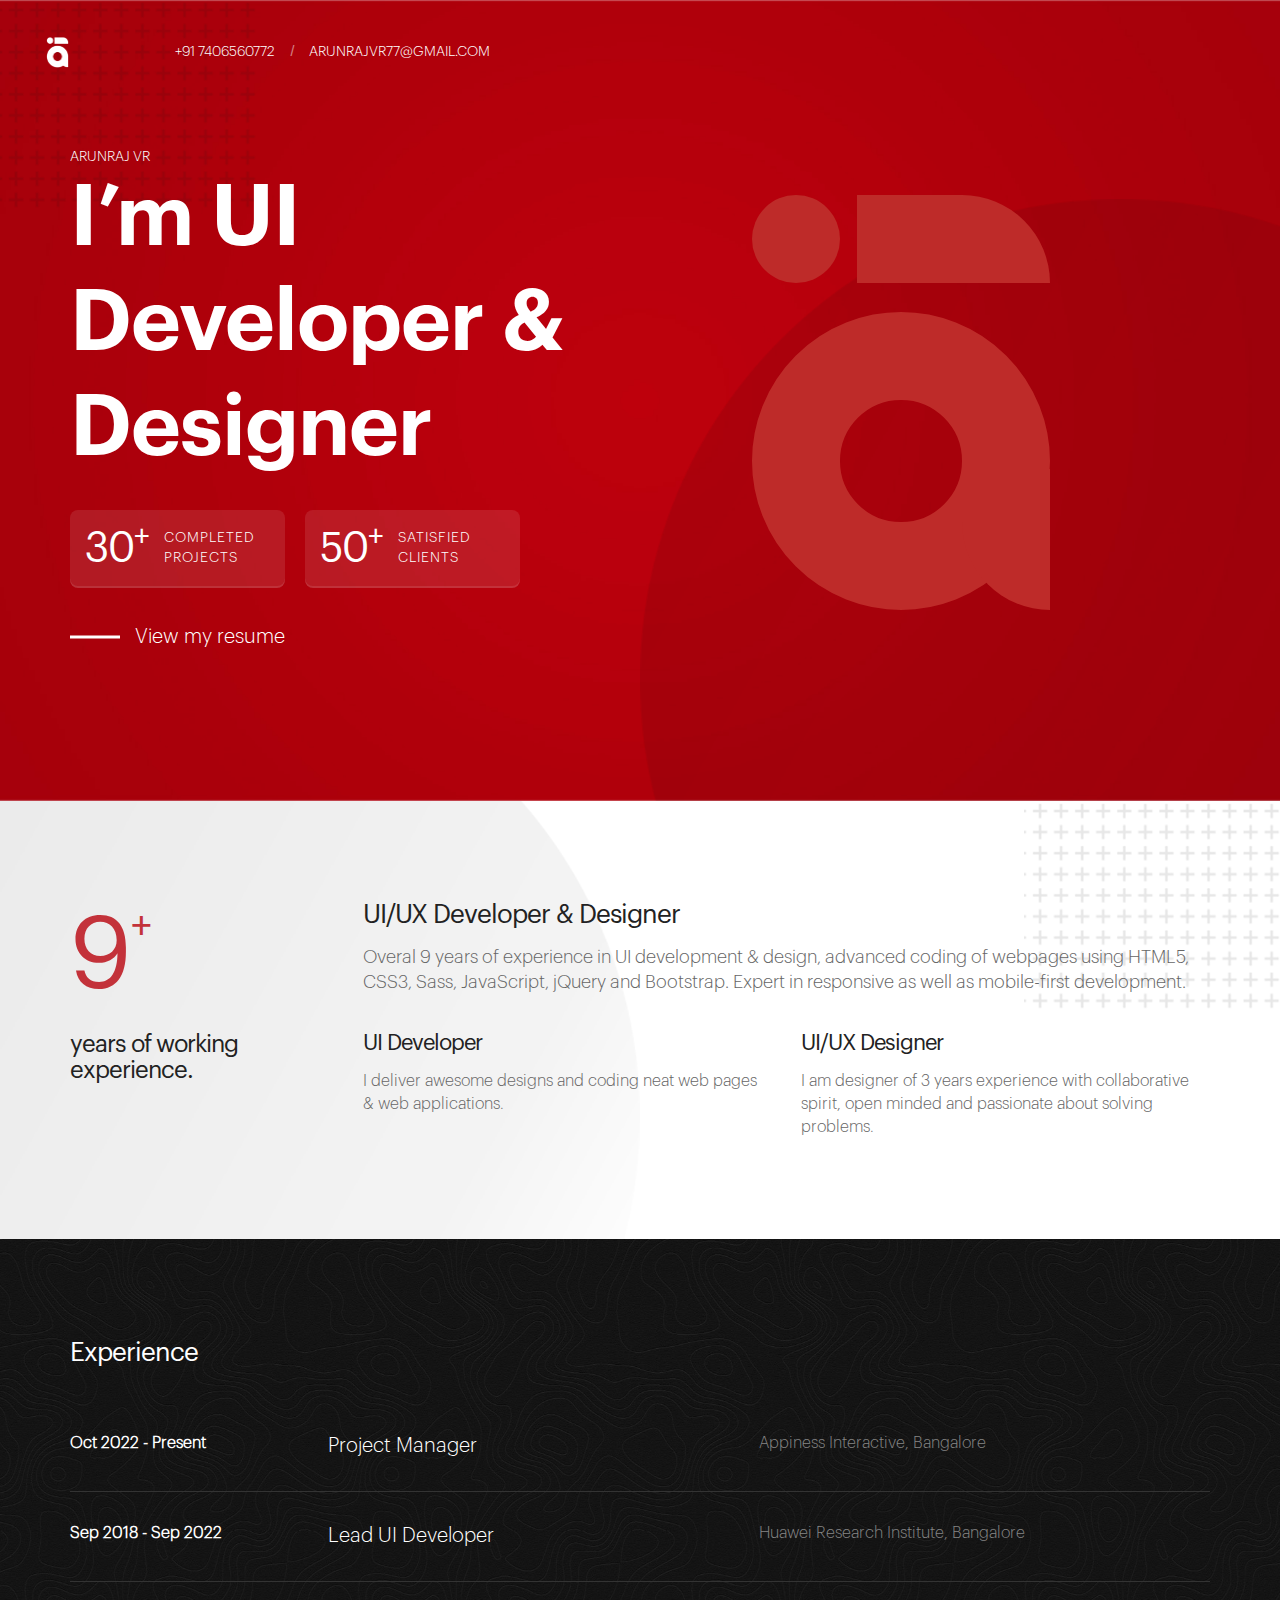
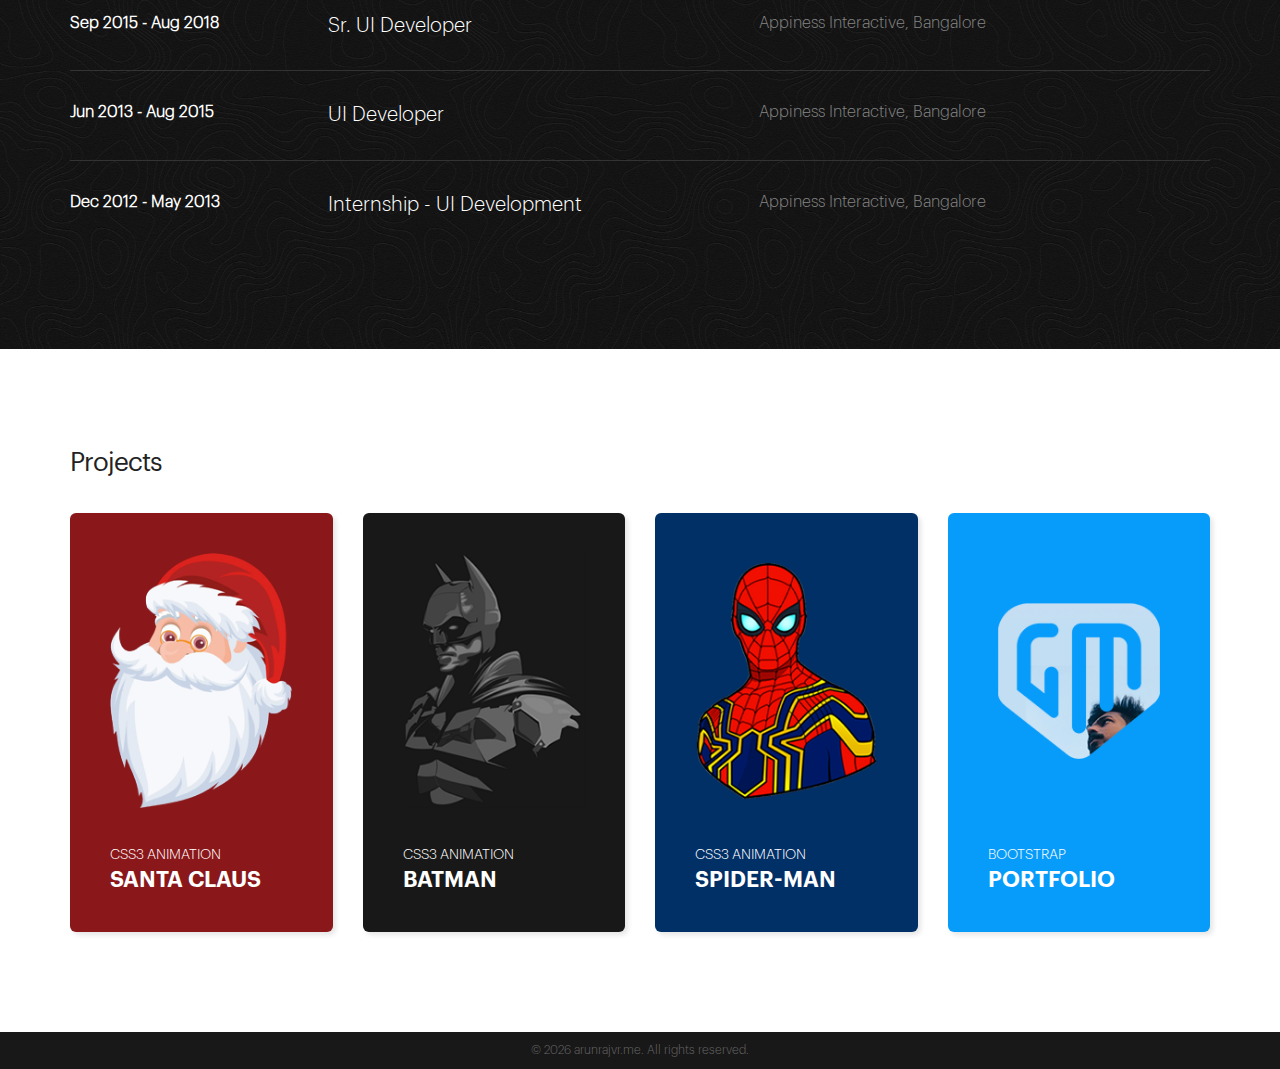
==== index.html @ 7324276c "Update index.html" ====
<!doctype html>
<html>

<head>
    <meta charset="utf-8">
    <title>i'm arunraj.</title>
    <meta name="viewport" content="width=device-width, initial-scale=1, user-scalable=no">
    <link href='css/master.css' rel='stylesheet' type='text/css'>
    <meta name="theme-color" content="#222" />
    <!-- Favicons-->
    <link rel="apple-touch-icon-precomposed" href="images/favicon.png">
    <link rel="icon" href="images/favicon.png" sizes="32x32">
</head>

<body data-anm=".anm">
    <header>
        <div class="aj-navbar">
            <div class="logo">
                <img src="images/logo-white.png" alt="">
            </div>
            <div class="aj-contact">
                <ul>
                    <li><a href="tel:+91 7406560772">+91 7406560772</a></li>
                    <li class="sep">/</li>
                    <li><a href="mailto:arunrajvr77@gmail.com">arunrajvr77@gmail.com</a></li>
                </ul>
            </div>
            <div class="aj-burger"></div>
        </div>
    </header>
    <div class="main-banner">
        <div class="pattern wow slideInLeft"></div>
        <div class="circle-pattern wow slideInRight"></div>
        <div class="container">
            <div class="row">
                <div class="col-lg-7 col-md-7 col-sm-12 col-xs-12">
                    <div class="banner-content">
                        <h5>Arunraj VR</h5>
                        <h1>I’m UI Developer & Designer</h1>
                    </div>
                    <div class="banner-project-details">
                        <div class="count-holder">
                            <span class="count">30<sup>+</sup></span>
                            <span class="count-label">Completed Projects</span>
                        </div>
                        <div class="count-holder">
                            <span class="count">50<sup>+</sup></span>
                            <span class="count-label">Satisfied Clients</span>
                        </div>
                    </div>
                    <div class="download-resume">
                        <a class="transition-fast" target="_blank" href="./images/Arunraj_UI-Developer.pdf">View my resume</a>
                    </div>
                </div>
                <div class="col-lg-5 col-md-5 col-sm-12 col-xs-12">
                    <div class="a-logo-holder anm" data-speed-x="-1" data-speed-y="1" data-speed-scale="1" data-speed-rotate="5">
                        <div class="j">
                          <div class="j-line"></div>
                          <div class="dot"></div>
                        </div>
                        <div class="a">
                          <div class="circle"></div>
                          <div class="a-line"></div>
                        </div>
                      </div>
                </div>
            </div>
        </div>
    </div>
    <section class="common-section bg-white">
        <div class="pattern wow slideInRight right"></div>
        <div class="circle-pattern wow slideInLeft left"></div>
        <div class="container">
            <div class="row">
                <div class="col-lg-3 col-md-3 col-sm-12 col-xs-12">
                    <div class="aj-experiance-holder">
                        <h3><span class="years-count">9<sup>+</sup></span> years of working experience.</h3>
                    </div>
                </div>
                <div class="col-lg-9 col-md-9 col-sm-12 col-xs-12">
                    <div class="aj-experiance-details">
                        <div class="content-holder">
                            <div class="section-title">
                                <h2>UI/UX Developer & Designer</h2>
                                <p>Overal 9 years of experience in UI development & design, advanced coding of webpages
                                    using HTML5, CSS3, Sass, JavaScript, jQuery and Bootstrap. Expert in responsive as
                                    well as mobile-first development.</p>
                            </div>
                            <div class="row">
                                <div class="col-lg-6 col-md-6 col-sm-12 col-xs-12 hidden-sm hidden-xs">
                                    <div class="sub-section">
                                        <div class="title">
                                            <h3>UI Developer</h3>
                                            <p>I deliver awesome designs and coding neat web pages & web applications.</p>
                                        </div>
                                    </div>
                                </div>
                                <div class="col-lg-6 col-md-6 col-sm-12 col-xs-12 hidden-sm hidden-xs">
                                    <div class="sub-section">
                                        <div class="title">
                                            <h3>UI/UX Designer</h3>
                                            <p>I am designer of 3 years experience with collaborative spirit, open
                                                minded and passionate about solving problems.</p>
                                        </div>
                                    </div>
                                </div>
                            </div>
                        </div>
                    </div>
                </div>
            </div>
        </div>
    </section>
    <section class="common-section bg-black">
        <div class="container">
            <div class="content-holder">
                <div class="section-title">
                    <h2>Experience</h2>
                </div>
                <div class="experience-table-holder">
                    <table class="table">
                        <tbody>
                            <tr>
                                <th class="year">Oct 2022 - Present</th>
                                <td class="role">Project Manager</td>
                                <td class="company">Appiness Interactive, Bangalore</td>
                            </tr>
                            <tr>
                                <th class="year">Sep 2018 - Sep 2022</th>
                                <td class="role">Lead UI Developer</td>
                                <td class="company">Huawei Research Institute, Bangalore</td>
                            </tr>
                            <tr>
                                <th class="year">Sep 2015 - Aug 2018</th>
                                <td class="role">Sr. UI Developer</td>
                                <td class="company">Appiness Interactive, Bangalore</td>
                            </tr>
                            <tr>
                                <th class="year">Jun 2013 - Aug 2015</th>
                                <td class="role">UI Developer</td>
                                <td class="company">Appiness Interactive, Bangalore</td>
                            </tr>
                            <tr>
                                <th class="year">Dec 2012 - May 2013</th>
                                <td class="role">Internship - UI Development</td>
                                <td class="company">Appiness Interactive, Bangalore</td>
                            </tr>
                        </tbody>
                    </table>
                </div>
            </div>
        </div>
    </section>
    <section class="common-section bg-white">
        <div class="pattern wow slideInLeft left"></div>
        <div class="circle-pattern wow slideInRight right"></div>
        <div class="container">
            <div class="aj-project-details">
                <div class="content-holder">
                    <div class="section-title">
                        <h2>Projects</h2>
                    </div>
                    <div class="row">
                        <div class="col-lg-3 col-md-3 col-sm-12 col-xs-12">
                            <a href="projects/santa/index.html" target="_blank">
                                <div class="project-card bg-dark-red transition-fast">
                                    <div class="project-image">
                                        <img src="images/santa.png" alt="">
                                    </div>
                                    <div class="content">
                                        <h6>CSS3 Animation</h6>
                                        <h3>Santa Claus</h3>
                                    </div>
                                </div>
                            </a>
                        </div>
                        <div class="col-lg-3 col-md-3 col-sm-12 col-xs-12">
                                <a href="projects/batman/index.html" target="_blank">
                            <div class="project-card bg-dark-grey transition-fast">
                                <div class="project-image">
                                    <img src="images/batman.png" alt="">
                                </div>
                                <div class="content">
                                    <h6>CSS3 Animation</h6>
                                    <h3>Batman</h3>
                                </div>
                            </div>
                                </a>
                        </div>
                        <div class="col-lg-3 col-md-3 col-sm-12 col-xs-12">
                                <a href="projects/spiderman/index.html" target="_blank">
                            <div class="project-card bg-dark-blue transition-fast">
                                <div class="project-image">
                                    <img src="images/spider-man.png" alt="">
                                </div>
                                <div class="content">
                                    <h6>CSS3 Animation</h6>
                                    <h3>Spider-Man</h3>
                                </div>
                            </div>
                                </a>
                        </div>
                        <div class="col-lg-3 col-md-3 col-sm-12 col-xs-12">
                                <a href="projects/MG/index.html" target="_blank">
                            <div class="project-card bg-indigo transition-fast">
                                <div class="project-image">
                                    <img src="images/mg.png" alt="">
                                </div>
                                <div class="content">
                                    <h6>Bootstrap</h6>
                                    <h3>Portfolio</h3>
                                </div>
                            </div>
                                </a>
                        </div>
                    </div>
                </div>
            </div>
        </div>
    </section>
    <footer>
        <div class="copyright-holder">
            <p>© <script type="text/javascript">
                document.write((new Date()).getFullYear());
            </script> arunrajvr.me. All rights reserved.</p>
        </div>
    </footer>
</body>
<script src="https://ajax.googleapis.com/ajax/libs/jquery/2.1.3/jquery.min.js"></script>
<script src="plugin/bootstrap/javascripts/bootstrap.min.js"></script>
<script src="plugin/animate/js/wow.min.js"></script>
<script>
    $(window).load(function () {
        var viewportWidth = $(window).width();
        if (viewportWidth > 767) {
            new WOW().init();
        }
    });

    !function(){"use strict";function g(){}function i(a){var b={};return b.x=a.clientX-window.innerWidth/2||0,b.y=a.clientY-window.innerHeight/2||0,b.fi=Math.atan(0===b.x?1/0:-b.y/b.x)+(b.x<0?Math.PI:-b.y<0?2*Math.PI:0),b.s=45*Math.sin(2*b.fi)/100,b.x/=100,b.y/=100,b.r=2*(Math.sqrt(Math.pow(b.x,2)+Math.pow(b.y,2))/Math.sqrt(Math.pow(window.innerWidth,2)+Math.pow(window.innerHeight,2))),b}function j(a){for(var b={},c=0;c<e.length;c++)b[e[c]]=+a.getAttribute("data-speed-"+e[c])||0;return b}function k(a,b){var c={};return c.x=a.x*b.x+"px",c.y=a.y*b.y+"px",c.scale=1+a.r*b.scale,c.opacity=1-a.r*Math.abs(b.opacity),c.rotate=100*-a.s*a.r*b.rotate+"deg",c}function l(a,c){if(b)a.style.marginLeft=c.x,a.style.marginTop=c.y;else{for(var d in f)f.hasOwnProperty(d)&&(a.style[d]=[f[d],"(",c.x+","+c.y,"translate"===f[d]?"":",0",") scale(",c.scale,") rotate(",c.rotate,")"].join(""));a.style.opacity=c.opacity,a.style.MozOpacity=c.opacity}}function m(a){if(!d){a="touchmove"===a.type?a.changedTouches[0]:a;for(var b,c,g,e=i(a),f=0;f<h.length;f++)g=h[f],b=j(g),c=k(e,b),l(g,c)}}var a=document.body.getAttribute("data-anm");if(a){var d,b=/MSIE.\d+\./gi.test(navigator.userAgent)&&+navigator.userAgent.replace(/.*MSIE.(\d+)\..*/gi,"$1")<9,c="ontouchstart"in window||"onmsgesturechange"in window?"touchmove":"mousemove",e=["x","y","scale","opacity","rotate"],f={webkitTransform:"translate3d",MozTransform:"translate3d",msTransform:"translate3d",OTransform:"translate",transform:"translate3d"},h=g.elements=document.querySelectorAll(a);g.on=function(){d=!1},g.off=function(){d=!0},g.toggle=function(){d=!d},m({}),window.addEventListener?window.addEventListener(c,m,!1):window.attachEvent("onmousemove",function(){m.call(window,window.event)}),"function"==typeof define&&define.amd?define([],function(){return g}):"undefined"!=typeof module&&module.exports?module.exports=g:this.anm=g}}.call(this);
</script>

</html>

</html>
---- css/master.css ----
@charset "UTF-8";
/* MG sass Document */
/*!
 * Bootstrap v3.3.7 (http://getbootstrap.com)
 * Copyright 2011-2016 Twitter, Inc.
 * Licensed under MIT (https://github.com/twbs/bootstrap/blob/master/LICENSE)
 */
/*! normalize.css v3.0.3 | MIT License | github.com/necolas/normalize.css */
@import url(../plugin/animate/css/animate.css);
@import url(../fonts/circular-font/stylesheet.css);
@import url(../plugin/owl-carosel/css/owl.carousel.min.css);
@import url(../plugin/owl-carosel/css/owl.theme.default.min.css);
html {
  font-family: sans-serif;
  -ms-text-size-adjust: 100%;
  -webkit-text-size-adjust: 100%; }

body {
  margin: 0; }

article,
aside,
details,
figcaption,
figure,
footer,
header,
hgroup,
main,
menu,
nav,
section,
summary {
  display: block; }

audio,
canvas,
progress,
video {
  display: inline-block;
  vertical-align: baseline; }

audio:not([controls]) {
  display: none;
  height: 0; }

[hidden],
template {
  display: none; }

a {
  background-color: transparent; }

a:active,
a:hover {
  outline: 0; }

abbr[title] {
  border-bottom: 1px dotted; }

b,
strong {
  font-weight: bold; }

dfn {
  font-style: italic; }

h1 {
  font-size: 2em;
  margin: 0.67em 0; }

mark {
  background: #ff0;
  color: #000; }

small {
  font-size: 80%; }

sub,
sup {
  font-size: 75%;
  line-height: 0;
  position: relative;
  vertical-align: baseline; }

sup {
  top: -0.5em; }

sub {
  bottom: -0.25em; }

img {
  border: 0; }

svg:not(:root) {
  overflow: hidden; }

figure {
  margin: 1em 40px; }

hr {
  box-sizing: content-box;
  height: 0; }

pre {
  overflow: auto; }

code,
kbd,
pre,
samp {
  font-family: monospace, monospace;
  font-size: 1em; }

button,
input,
optgroup,
select,
textarea {
  color: inherit;
  font: inherit;
  margin: 0; }

button {
  overflow: visible; }

button,
select {
  text-transform: none; }

button,
html input[type="button"],
input[type="reset"],
input[type="submit"] {
  -webkit-appearance: button;
  cursor: pointer; }

button[disabled],
html input[disabled] {
  cursor: default; }

button::-moz-focus-inner,
input::-moz-focus-inner {
  border: 0;
  padding: 0; }

input {
  line-height: normal; }

input[type="checkbox"],
input[type="radio"] {
  box-sizing: border-box;
  padding: 0; }

input[type="number"]::-webkit-inner-spin-button,
input[type="number"]::-webkit-outer-spin-button {
  height: auto; }

input[type="search"] {
  -webkit-appearance: textfield;
  box-sizing: content-box; }

input[type="search"]::-webkit-search-cancel-button,
input[type="search"]::-webkit-search-decoration {
  -webkit-appearance: none; }

fieldset {
  border: 1px solid #c0c0c0;
  margin: 0 2px;
  padding: 0.35em 0.625em 0.75em; }

legend {
  border: 0;
  padding: 0; }

textarea {
  overflow: auto; }

optgroup {
  font-weight: bold; }

table {
  border-collapse: collapse;
  border-spacing: 0; }

td,
th {
  padding: 0; }

/*! Source: https://github.com/h5bp/html5-boilerplate/blob/master/src/css/main.css */
@media print {
  *,
  *:before,
  *:after {
    background: transparent !important;
    color: #000 !important;
    box-shadow: none !important;
    text-shadow: none !important; }

  a,
  a:visited {
    text-decoration: underline; }

  a[href]:after {
    content: " (" attr(href) ")"; }

  abbr[title]:after {
    content: " (" attr(title) ")"; }

  a[href^="#"]:after,
  a[href^="javascript:"]:after {
    content: ""; }

  pre,
  blockquote {
    border: 1px solid #999;
    page-break-inside: avoid; }

  thead {
    display: table-header-group; }

  tr,
  img {
    page-break-inside: avoid; }

  img {
    max-width: 100% !important; }

  p,
  h2,
  h3 {
    orphans: 3;
    widows: 3; }

  h2,
  h3 {
    page-break-after: avoid; }

  .navbar {
    display: none; }

  .btn > .caret,
  .dropup > .btn > .caret {
    border-top-color: #000 !important; }

  .label {
    border: 1px solid #000; }

  .table {
    border-collapse: collapse !important; }
    .table td,
    .table th {
      background-color: #fff !important; }

  .table-bordered th,
  .table-bordered td {
    border: 1px solid #ddd !important; } }
@font-face {
  font-family: 'Glyphicons Halflings';
  src: url("../fonts/bootstrap/glyphicons-halflings-regular.eot");
  src: url("../fonts/bootstrap/glyphicons-halflings-regular.eot?#iefix") format("embedded-opentype"), url("../fonts/bootstrap/glyphicons-halflings-regular.woff2") format("woff2"), url("../fonts/bootstrap/glyphicons-halflings-regular.woff") format("woff"), url("../fonts/bootstrap/glyphicons-halflings-regular.ttf") format("truetype"), url("../fonts/bootstrap/glyphicons-halflings-regular.svg#glyphicons_halflingsregular") format("svg"); }
.glyphicon {
  position: relative;
  top: 1px;
  display: inline-block;
  font-family: 'Glyphicons Halflings';
  font-style: normal;
  font-weight: normal;
  line-height: 1;
  -webkit-font-smoothing: antialiased;
  -moz-osx-font-smoothing: grayscale; }

.glyphicon-asterisk:before {
  content: "\002a"; }

.glyphicon-plus:before {
  content: "\002b"; }

.glyphicon-euro:before,
.glyphicon-eur:before {
  content: "\20ac"; }

.glyphicon-minus:before {
  content: "\2212"; }

.glyphicon-cloud:before {
  content: "\2601"; }

.glyphicon-envelope:before {
  content: "\2709"; }

.glyphicon-pencil:before {
  content: "\270f"; }

.glyphicon-glass:before {
  content: "\e001"; }

.glyphicon-music:before {
  content: "\e002"; }

.glyphicon-search:before {
  content: "\e003"; }

.glyphicon-heart:before {
  content: "\e005"; }

.glyphicon-star:before {
  content: "\e006"; }

.glyphicon-star-empty:before {
  content: "\e007"; }

.glyphicon-user:before {
  content: "\e008"; }

.glyphicon-film:before {
  content: "\e009"; }

.glyphicon-th-large:before {
  content: "\e010"; }

.glyphicon-th:before {
  content: "\e011"; }

.glyphicon-th-list:before {
  content: "\e012"; }

.glyphicon-ok:before {
  content: "\e013"; }

.glyphicon-remove:before {
  content: "\e014"; }

.glyphicon-zoom-in:before {
  content: "\e015"; }

.glyphicon-zoom-out:before {
  content: "\e016"; }

.glyphicon-off:before {
  content: "\e017"; }

.glyphicon-signal:before {
  content: "\e018"; }

.glyphicon-cog:before {
  content: "\e019"; }

.glyphicon-trash:before {
  content: "\e020"; }

.glyphicon-home:before {
  content: "\e021"; }

.glyphicon-file:before {
  content: "\e022"; }

.glyphicon-time:before {
  content: "\e023"; }

.glyphicon-road:before {
  content: "\e024"; }

.glyphicon-download-alt:before {
  content: "\e025"; }

.glyphicon-download:before {
  content: "\e026"; }

.glyphicon-upload:before {
  content: "\e027"; }

.glyphicon-inbox:before {
  content: "\e028"; }

.glyphicon-play-circle:before {
  content: "\e029"; }

.glyphicon-repeat:before {
  content: "\e030"; }

.glyphicon-refresh:before {
  content: "\e031"; }

.glyphicon-list-alt:before {
  content: "\e032"; }

.glyphicon-lock:before {
  content: "\e033"; }

.glyphicon-flag:before {
  content: "\e034"; }

.glyphicon-headphones:before {
  content: "\e035"; }

.glyphicon-volume-off:before {
  content: "\e036"; }

.glyphicon-volume-down:before {
  content: "\e037"; }

.glyphicon-volume-up:before {
  content: "\e038"; }

.glyphicon-qrcode:before {
  content: "\e039"; }

.glyphicon-barcode:before {
  content: "\e040"; }

.glyphicon-tag:before {
  content: "\e041"; }

.glyphicon-tags:before {
  content: "\e042"; }

.glyphicon-book:before {
  content: "\e043"; }

.glyphicon-bookmark:before {
  content: "\e044"; }

.glyphicon-print:before {
  content: "\e045"; }

.glyphicon-camera:before {
  content: "\e046"; }

.glyphicon-font:before {
  content: "\e047"; }

.glyphicon-bold:before {
  content: "\e048"; }

.glyphicon-italic:before {
  content: "\e049"; }

.glyphicon-text-height:before {
  content: "\e050"; }

.glyphicon-text-width:before {
  content: "\e051"; }

.glyphicon-align-left:before {
  content: "\e052"; }

.glyphicon-align-center:before {
  content: "\e053"; }

.glyphicon-align-right:before {
  content: "\e054"; }

.glyphicon-align-justify:before {
  content: "\e055"; }

.glyphicon-list:before {
  content: "\e056"; }

.glyphicon-indent-left:before {
  content: "\e057"; }

.glyphicon-indent-right:before {
  content: "\e058"; }

.glyphicon-facetime-video:before {
  content: "\e059"; }

.glyphicon-picture:before {
  content: "\e060"; }

.glyphicon-map-marker:before {
  content: "\e062"; }

.glyphicon-adjust:before {
  content: "\e063"; }

.glyphicon-tint:before {
  content: "\e064"; }

.glyphicon-edit:before {
  content: "\e065"; }

.glyphicon-share:before {
  content: "\e066"; }

.glyphicon-check:before {
  content: "\e067"; }

.glyphicon-move:before {
  content: "\e068"; }

.glyphicon-step-backward:before {
  content: "\e069"; }

.glyphicon-fast-backward:before {
  content: "\e070"; }

.glyphicon-backward:before {
  content: "\e071"; }

.glyphicon-play:before {
  content: "\e072"; }

.glyphicon-pause:before {
  content: "\e073"; }

.glyphicon-stop:before {
  content: "\e074"; }

.glyphicon-forward:before {
  content: "\e075"; }

.glyphicon-fast-forward:before {
  content: "\e076"; }

.glyphicon-step-forward:before {
  content: "\e077"; }

.glyphicon-eject:before {
  content: "\e078"; }

.glyphicon-chevron-left:before {
  content: "\e079"; }

.glyphicon-chevron-right:before {
  content: "\e080"; }

.glyphicon-plus-sign:before {
  content: "\e081"; }

.glyphicon-minus-sign:before {
  content: "\e082"; }

.glyphicon-remove-sign:before {
  content: "\e083"; }

.glyphicon-ok-sign:before {
  content: "\e084"; }

.glyphicon-question-sign:before {
  content: "\e085"; }

.glyphicon-info-sign:before {
  content: "\e086"; }

.glyphicon-screenshot:before {
  content: "\e087"; }

.glyphicon-remove-circle:before {
  content: "\e088"; }

.glyphicon-ok-circle:before {
  content: "\e089"; }

.glyphicon-ban-circle:before {
  content: "\e090"; }

.glyphicon-arrow-left:before {
  content: "\e091"; }

.glyphicon-arrow-right:before {
  content: "\e092"; }

.glyphicon-arrow-up:before {
  content: "\e093"; }

.glyphicon-arrow-down:before {
  content: "\e094"; }

.glyphicon-share-alt:before {
  content: "\e095"; }

.glyphicon-resize-full:before {
  content: "\e096"; }

.glyphicon-resize-small:before {
  content: "\e097"; }

.glyphicon-exclamation-sign:before {
  content: "\e101"; }

.glyphicon-gift:before {
  content: "\e102"; }

.glyphicon-leaf:before {
  content: "\e103"; }

.glyphicon-fire:before {
  content: "\e104"; }

.glyphicon-eye-open:before {
  content: "\e105"; }

.glyphicon-eye-close:before {
  content: "\e106"; }

.glyphicon-warning-sign:before {
  content: "\e107"; }

.glyphicon-plane:before {
  content: "\e108"; }

.glyphicon-calendar:before {
  content: "\e109"; }

.glyphicon-random:before {
  content: "\e110"; }

.glyphicon-comment:before {
  content: "\e111"; }

.glyphicon-magnet:before {
  content: "\e112"; }

.glyphicon-chevron-up:before {
  content: "\e113"; }

.glyphicon-chevron-down:before {
  content: "\e114"; }

.glyphicon-retweet:before {
  content: "\e115"; }

.glyphicon-shopping-cart:before {
  content: "\e116"; }

.glyphicon-folder-close:before {
  content: "\e117"; }

.glyphicon-folder-open:before {
  content: "\e118"; }

.glyphicon-resize-vertical:before {
  content: "\e119"; }

.glyphicon-resize-horizontal:before {
  content: "\e120"; }

.glyphicon-hdd:before {
  content: "\e121"; }

.glyphicon-bullhorn:before {
  content: "\e122"; }

.glyphicon-bell:before {
  content: "\e123"; }

.glyphicon-certificate:before {
  content: "\e124"; }

.glyphicon-thumbs-up:before {
  content: "\e125"; }

.glyphicon-thumbs-down:before {
  content: "\e126"; }

.glyphicon-hand-right:before {
  content: "\e127"; }

.glyphicon-hand-left:before {
  content: "\e128"; }

.glyphicon-hand-up:before {
  content: "\e129"; }

.glyphicon-hand-down:before {
  content: "\e130"; }

.glyphicon-circle-arrow-right:before {
  content: "\e131"; }

.glyphicon-circle-arrow-left:before {
  content: "\e132"; }

.glyphicon-circle-arrow-up:before {
  content: "\e133"; }

.glyphicon-circle-arrow-down:before {
  content: "\e134"; }

.glyphicon-globe:before {
  content: "\e135"; }

.glyphicon-wrench:before {
  content: "\e136"; }

.glyphicon-tasks:before {
  content: "\e137"; }

.glyphicon-filter:before {
  content: "\e138"; }

.glyphicon-briefcase:before {
  content: "\e139"; }

.glyphicon-fullscreen:before {
  content: "\e140"; }

.glyphicon-dashboard:before {
  content: "\e141"; }

.glyphicon-paperclip:before {
  content: "\e142"; }

.glyphicon-heart-empty:before {
  content: "\e143"; }

.glyphicon-link:before {
  content: "\e144"; }

.glyphicon-phone:before {
  content: "\e145"; }

.glyphicon-pushpin:before {
  content: "\e146"; }

.glyphicon-usd:before {
  content: "\e148"; }

.glyphicon-gbp:before {
  content: "\e149"; }

.glyphicon-sort:before {
  content: "\e150"; }

.glyphicon-sort-by-alphabet:before {
  content: "\e151"; }

.glyphicon-sort-by-alphabet-alt:before {
  content: "\e152"; }

.glyphicon-sort-by-order:before {
  content: "\e153"; }

.glyphicon-sort-by-order-alt:before {
  content: "\e154"; }

.glyphicon-sort-by-attributes:before {
  content: "\e155"; }

.glyphicon-sort-by-attributes-alt:before {
  content: "\e156"; }

.glyphicon-unchecked:before {
  content: "\e157"; }

.glyphicon-expand:before {
  content: "\e158"; }

.glyphicon-collapse-down:before {
  content: "\e159"; }

.glyphicon-collapse-up:before {
  content: "\e160"; }

.glyphicon-log-in:before {
  content: "\e161"; }

.glyphicon-flash:before {
  content: "\e162"; }

.glyphicon-log-out:before {
  content: "\e163"; }

.glyphicon-new-window:before {
  content: "\e164"; }

.glyphicon-record:before {
  content: "\e165"; }

.glyphicon-save:before {
  content: "\e166"; }

.glyphicon-open:before {
  content: "\e167"; }

.glyphicon-saved:before {
  content: "\e168"; }

.glyphicon-import:before {
  content: "\e169"; }

.glyphicon-export:before {
  content: "\e170"; }

.glyphicon-send:before {
  content: "\e171"; }

.glyphicon-floppy-disk:before {
  content: "\e172"; }

.glyphicon-floppy-saved:before {
  content: "\e173"; }

.glyphicon-floppy-remove:before {
  content: "\e174"; }

.glyphicon-floppy-save:before {
  content: "\e175"; }

.glyphicon-floppy-open:before {
  content: "\e176"; }

.glyphicon-credit-card:before {
  content: "\e177"; }

.glyphicon-transfer:before {
  content: "\e178"; }

.glyphicon-cutlery:before {
  content: "\e179"; }

.glyphicon-header:before {
  content: "\e180"; }

.glyphicon-compressed:before {
  content: "\e181"; }

.glyphicon-earphone:before {
  content: "\e182"; }

.glyphicon-phone-alt:before {
  content: "\e183"; }

.glyphicon-tower:before {
  content: "\e184"; }

.glyphicon-stats:before {
  content: "\e185"; }

.glyphicon-sd-video:before {
  content: "\e186"; }

.glyphicon-hd-video:before {
  content: "\e187"; }

.glyphicon-subtitles:before {
  content: "\e188"; }

.glyphicon-sound-stereo:before {
  content: "\e189"; }

.glyphicon-sound-dolby:before {
  content: "\e190"; }

.glyphicon-sound-5-1:before {
  content: "\e191"; }

.glyphicon-sound-6-1:before {
  content: "\e192"; }

.glyphicon-sound-7-1:before {
  content: "\e193"; }

.glyphicon-copyright-mark:before {
  content: "\e194"; }

.glyphicon-registration-mark:before {
  content: "\e195"; }

.glyphicon-cloud-download:before {
  content: "\e197"; }

.glyphicon-cloud-upload:before {
  content: "\e198"; }

.glyphicon-tree-conifer:before {
  content: "\e199"; }

.glyphicon-tree-deciduous:before {
  content: "\e200"; }

.glyphicon-cd:before {
  content: "\e201"; }

.glyphicon-save-file:before {
  content: "\e202"; }

.glyphicon-open-file:before {
  content: "\e203"; }

.glyphicon-level-up:before {
  content: "\e204"; }

.glyphicon-copy:before {
  content: "\e205"; }

.glyphicon-paste:before {
  content: "\e206"; }

.glyphicon-alert:before {
  content: "\e209"; }

.glyphicon-equalizer:before {
  content: "\e210"; }

.glyphicon-king:before {
  content: "\e211"; }

.glyphicon-queen:before {
  content: "\e212"; }

.glyphicon-pawn:before {
  content: "\e213"; }

.glyphicon-bishop:before {
  content: "\e214"; }

.glyphicon-knight:before {
  content: "\e215"; }

.glyphicon-baby-formula:before {
  content: "\e216"; }

.glyphicon-tent:before {
  content: "\26fa"; }

.glyphicon-blackboard:before {
  content: "\e218"; }

.glyphicon-bed:before {
  content: "\e219"; }

.glyphicon-apple:before {
  content: "\f8ff"; }

.glyphicon-erase:before {
  content: "\e221"; }

.glyphicon-hourglass:before {
  content: "\231b"; }

.glyphicon-lamp:before {
  content: "\e223"; }

.glyphicon-duplicate:before {
  content: "\e224"; }

.glyphicon-piggy-bank:before {
  content: "\e225"; }

.glyphicon-scissors:before {
  content: "\e226"; }

.glyphicon-bitcoin:before {
  content: "\e227"; }

.glyphicon-btc:before {
  content: "\e227"; }

.glyphicon-xbt:before {
  content: "\e227"; }

.glyphicon-yen:before {
  content: "\00a5"; }

.glyphicon-jpy:before {
  content: "\00a5"; }

.glyphicon-ruble:before {
  content: "\20bd"; }

.glyphicon-rub:before {
  content: "\20bd"; }

.glyphicon-scale:before {
  content: "\e230"; }

.glyphicon-ice-lolly:before {
  content: "\e231"; }

.glyphicon-ice-lolly-tasted:before {
  content: "\e232"; }

.glyphicon-education:before {
  content: "\e233"; }

.glyphicon-option-horizontal:before {
  content: "\e234"; }

.glyphicon-option-vertical:before {
  content: "\e235"; }

.glyphicon-menu-hamburger:before {
  content: "\e236"; }

.glyphicon-modal-window:before {
  content: "\e237"; }

.glyphicon-oil:before {
  content: "\e238"; }

.glyphicon-grain:before {
  content: "\e239"; }

.glyphicon-sunglasses:before {
  content: "\e240"; }

.glyphicon-text-size:before {
  content: "\e241"; }

.glyphicon-text-color:before {
  content: "\e242"; }

.glyphicon-text-background:before {
  content: "\e243"; }

.glyphicon-object-align-top:before {
  content: "\e244"; }

.glyphicon-object-align-bottom:before {
  content: "\e245"; }

.glyphicon-object-align-horizontal:before {
  content: "\e246"; }

.glyphicon-object-align-left:before {
  content: "\e247"; }

.glyphicon-object-align-vertical:before {
  content: "\e248"; }

.glyphicon-object-align-right:before {
  content: "\e249"; }

.glyphicon-triangle-right:before {
  content: "\e250"; }

.glyphicon-triangle-left:before {
  content: "\e251"; }

.glyphicon-triangle-bottom:before {
  content: "\e252"; }

.glyphicon-triangle-top:before {
  content: "\e253"; }

.glyphicon-console:before {
  content: "\e254"; }

.glyphicon-superscript:before {
  content: "\e255"; }

.glyphicon-subscript:before {
  content: "\e256"; }

.glyphicon-menu-left:before {
  content: "\e257"; }

.glyphicon-menu-right:before {
  content: "\e258"; }

.glyphicon-menu-down:before {
  content: "\e259"; }

.glyphicon-menu-up:before {
  content: "\e260"; }

* {
  -webkit-box-sizing: border-box;
  -moz-box-sizing: border-box;
  box-sizing: border-box; }

*:before,
*:after {
  -webkit-box-sizing: border-box;
  -moz-box-sizing: border-box;
  box-sizing: border-box; }

html {
  font-size: 10px;
  -webkit-tap-highlight-color: transparent; }

body {
  font-family: "Helvetica Neue", Helvetica, Arial, sans-serif;
  font-size: 14px;
  line-height: 1.42857;
  color: #333333;
  background-color: #fff; }

input,
button,
select,
textarea {
  font-family: inherit;
  font-size: inherit;
  line-height: inherit; }

a {
  color: #337ab7;
  text-decoration: none; }
  a:hover, a:focus {
    color: #23527c;
    text-decoration: underline; }
  a:focus {
    outline: 5px auto -webkit-focus-ring-color;
    outline-offset: -2px; }

figure {
  margin: 0; }

img {
  vertical-align: middle; }

.img-responsive {
  display: block;
  max-width: 100%;
  height: auto; }

.img-rounded {
  border-radius: 6px; }

.img-thumbnail {
  padding: 4px;
  line-height: 1.42857;
  background-color: #fff;
  border: 1px solid #ddd;
  border-radius: 4px;
  -webkit-transition: all 0.2s ease-in-out;
  -o-transition: all 0.2s ease-in-out;
  transition: all 0.2s ease-in-out;
  display: inline-block;
  max-width: 100%;
  height: auto; }

.img-circle {
  border-radius: 50%; }

hr {
  margin-top: 20px;
  margin-bottom: 20px;
  border: 0;
  border-top: 1px solid #eeeeee; }

.sr-only {
  position: absolute;
  width: 1px;
  height: 1px;
  margin: -1px;
  padding: 0;
  overflow: hidden;
  clip: rect(0, 0, 0, 0);
  border: 0; }

.sr-only-focusable:active, .sr-only-focusable:focus {
  position: static;
  width: auto;
  height: auto;
  margin: 0;
  overflow: visible;
  clip: auto; }

[role="button"] {
  cursor: pointer; }

h1, h2, h3, h4, h5, h6,
.h1, .h2, .h3, .h4, .h5, .h6 {
  font-family: inherit;
  font-weight: 500;
  line-height: 1.1;
  color: inherit; }
  h1 small,
  h1 .small, h2 small,
  h2 .small, h3 small,
  h3 .small, h4 small,
  h4 .small, h5 small,
  h5 .small, h6 small,
  h6 .small,
  .h1 small,
  .h1 .small, .h2 small,
  .h2 .small, .h3 small,
  .h3 .small, .h4 small,
  .h4 .small, .h5 small,
  .h5 .small, .h6 small,
  .h6 .small {
    font-weight: normal;
    line-height: 1;
    color: #777777; }

h1, .h1,
h2, .h2,
h3, .h3 {
  margin-top: 20px;
  margin-bottom: 10px; }
  h1 small,
  h1 .small, .h1 small,
  .h1 .small,
  h2 small,
  h2 .small, .h2 small,
  .h2 .small,
  h3 small,
  h3 .small, .h3 small,
  .h3 .small {
    font-size: 65%; }

h4, .h4,
h5, .h5,
h6, .h6 {
  margin-top: 10px;
  margin-bottom: 10px; }
  h4 small,
  h4 .small, .h4 small,
  .h4 .small,
  h5 small,
  h5 .small, .h5 small,
  .h5 .small,
  h6 small,
  h6 .small, .h6 small,
  .h6 .small {
    font-size: 75%; }

h1, .h1 {
  font-size: 36px; }

h2, .h2 {
  font-size: 30px; }

h3, .h3 {
  font-size: 24px; }

h4, .h4 {
  font-size: 18px; }

h5, .h5 {
  font-size: 14px; }

h6, .h6 {
  font-size: 12px; }

p {
  margin: 0 0 10px; }

.lead {
  margin-bottom: 20px;
  font-size: 16px;
  font-weight: 300;
  line-height: 1.4; }
  @media (min-width: 768px) {
    .lead {
      font-size: 21px; } }

small,
.small {
  font-size: 85%; }

mark,
.mark {
  background-color: #fcf8e3;
  padding: .2em; }

.text-left {
  text-align: left; }

.text-right {
  text-align: right; }

.text-center {
  text-align: center; }

.text-justify {
  text-align: justify; }

.text-nowrap {
  white-space: nowrap; }

.text-lowercase {
  text-transform: lowercase; }

.text-uppercase, .initialism {
  text-transform: uppercase; }

.text-capitalize {
  text-transform: capitalize; }

.text-muted {
  color: #777777; }

.text-primary {
  color: #337ab7; }

a.text-primary:hover,
a.text-primary:focus {
  color: #286090; }

.text-success {
  color: #3c763d; }

a.text-success:hover,
a.text-success:focus {
  color: #2b542c; }

.text-info {
  color: #31708f; }

a.text-info:hover,
a.text-info:focus {
  color: #245269; }

.text-warning {
  color: #8a6d3b; }

a.text-warning:hover,
a.text-warning:focus {
  color: #66512c; }

.text-danger {
  color: #a94442; }

a.text-danger:hover,
a.text-danger:focus {
  color: #843534; }

.bg-primary {
  color: #fff; }

.bg-primary {
  background-color: #337ab7; }

a.bg-primary:hover,
a.bg-primary:focus {
  background-color: #286090; }

.bg-success {
  background-color: #dff0d8; }

a.bg-success:hover,
a.bg-success:focus {
  background-color: #c1e2b3; }

.bg-info {
  background-color: #d9edf7; }

a.bg-info:hover,
a.bg-info:focus {
  background-color: #afd9ee; }

.bg-warning {
  background-color: #fcf8e3; }

a.bg-warning:hover,
a.bg-warning:focus {
  background-color: #f7ecb5; }

.bg-danger {
  background-color: #f2dede; }

a.bg-danger:hover,
a.bg-danger:focus {
  background-color: #e4b9b9; }

.page-header {
  padding-bottom: 9px;
  margin: 40px 0 20px;
  border-bottom: 1px solid #eeeeee; }

ul,
ol {
  margin-top: 0;
  margin-bottom: 10px; }
  ul ul,
  ul ol,
  ol ul,
  ol ol {
    margin-bottom: 0; }

.list-unstyled {
  padding-left: 0;
  list-style: none; }

.list-inline {
  padding-left: 0;
  list-style: none;
  margin-left: -5px; }
  .list-inline > li {
    display: inline-block;
    padding-left: 5px;
    padding-right: 5px; }

dl {
  margin-top: 0;
  margin-bottom: 20px; }

dt,
dd {
  line-height: 1.42857; }

dt {
  font-weight: bold; }

dd {
  margin-left: 0; }

.dl-horizontal dd:before, .dl-horizontal dd:after {
  content: " ";
  display: table; }
.dl-horizontal dd:after {
  clear: both; }
@media (min-width: 768px) {
  .dl-horizontal dt {
    float: left;
    width: 160px;
    clear: left;
    text-align: right;
    overflow: hidden;
    text-overflow: ellipsis;
    white-space: nowrap; }
  .dl-horizontal dd {
    margin-left: 180px; } }

abbr[title],
abbr[data-original-title] {
  cursor: help;
  border-bottom: 1px dotted #777777; }

.initialism {
  font-size: 90%; }

blockquote {
  padding: 10px 20px;
  margin: 0 0 20px;
  font-size: 17.5px;
  border-left: 5px solid #eeeeee; }
  blockquote p:last-child,
  blockquote ul:last-child,
  blockquote ol:last-child {
    margin-bottom: 0; }
  blockquote footer,
  blockquote small,
  blockquote .small {
    display: block;
    font-size: 80%;
    line-height: 1.42857;
    color: #777777; }
    blockquote footer:before,
    blockquote small:before,
    blockquote .small:before {
      content: '\2014 \00A0'; }

.blockquote-reverse,
blockquote.pull-right {
  padding-right: 15px;
  padding-left: 0;
  border-right: 5px solid #eeeeee;
  border-left: 0;
  text-align: right; }
  .blockquote-reverse footer:before,
  .blockquote-reverse small:before,
  .blockquote-reverse .small:before,
  blockquote.pull-right footer:before,
  blockquote.pull-right small:before,
  blockquote.pull-right .small:before {
    content: ''; }
  .blockquote-reverse footer:after,
  .blockquote-reverse small:after,
  .blockquote-reverse .small:after,
  blockquote.pull-right footer:after,
  blockquote.pull-right small:after,
  blockquote.pull-right .small:after {
    content: '\00A0 \2014'; }

address {
  margin-bottom: 20px;
  font-style: normal;
  line-height: 1.42857; }

code,
kbd,
pre,
samp {
  font-family: Menlo, Monaco, Consolas, "Courier New", monospace; }

code {
  padding: 2px 4px;
  font-size: 90%;
  color: #c7254e;
  background-color: #f9f2f4;
  border-radius: 4px; }

kbd {
  padding: 2px 4px;
  font-size: 90%;
  color: #fff;
  background-color: #333;
  border-radius: 3px;
  box-shadow: inset 0 -1px 0 rgba(0, 0, 0, 0.25); }
  kbd kbd {
    padding: 0;
    font-size: 100%;
    font-weight: bold;
    box-shadow: none; }

pre {
  display: block;
  padding: 9.5px;
  margin: 0 0 10px;
  font-size: 13px;
  line-height: 1.42857;
  word-break: break-all;
  word-wrap: break-word;
  color: #333333;
  background-color: #f5f5f5;
  border: 1px solid #ccc;
  border-radius: 4px; }
  pre code {
    padding: 0;
    font-size: inherit;
    color: inherit;
    white-space: pre-wrap;
    background-color: transparent;
    border-radius: 0; }

.pre-scrollable {
  max-height: 340px;
  overflow-y: scroll; }

.container {
  margin-right: auto;
  margin-left: auto;
  padding-left: 15px;
  padding-right: 15px; }
  .container:before, .container:after {
    content: " ";
    display: table; }
  .container:after {
    clear: both; }
  @media (min-width: 768px) {
    .container {
      width: 750px; } }
  @media (min-width: 992px) {
    .container {
      width: 970px; } }
  @media (min-width: 1200px) {
    .container {
      width: 1170px; } }

.container-fluid {
  margin-right: auto;
  margin-left: auto;
  padding-left: 15px;
  padding-right: 15px; }
  .container-fluid:before, .container-fluid:after {
    content: " ";
    display: table; }
  .container-fluid:after {
    clear: both; }

.row {
  margin-left: -15px;
  margin-right: -15px; }
  .row:before, .row:after {
    content: " ";
    display: table; }
  .row:after {
    clear: both; }

.col-xs-1, .col-sm-1, .col-md-1, .col-lg-1, .col-xs-2, .col-sm-2, .col-md-2, .col-lg-2, .col-xs-3, .col-sm-3, .col-md-3, .col-lg-3, .col-xs-4, .col-sm-4, .col-md-4, .col-lg-4, .col-xs-5, .col-sm-5, .col-md-5, .col-lg-5, .col-xs-6, .col-sm-6, .col-md-6, .col-lg-6, .col-xs-7, .col-sm-7, .col-md-7, .col-lg-7, .col-xs-8, .col-sm-8, .col-md-8, .col-lg-8, .col-xs-9, .col-sm-9, .col-md-9, .col-lg-9, .col-xs-10, .col-sm-10, .col-md-10, .col-lg-10, .col-xs-11, .col-sm-11, .col-md-11, .col-lg-11, .col-xs-12, .col-sm-12, .col-md-12, .col-lg-12 {
  position: relative;
  min-height: 1px;
  padding-left: 15px;
  padding-right: 15px; }

.col-xs-1, .col-xs-2, .col-xs-3, .col-xs-4, .col-xs-5, .col-xs-6, .col-xs-7, .col-xs-8, .col-xs-9, .col-xs-10, .col-xs-11, .col-xs-12 {
  float: left; }

.col-xs-1 {
  width: 8.33333%; }

.col-xs-2 {
  width: 16.66667%; }

.col-xs-3 {
  width: 25%; }

.col-xs-4 {
  width: 33.33333%; }

.col-xs-5 {
  width: 41.66667%; }

.col-xs-6 {
  width: 50%; }

.col-xs-7 {
  width: 58.33333%; }

.col-xs-8 {
  width: 66.66667%; }

.col-xs-9 {
  width: 75%; }

.col-xs-10 {
  width: 83.33333%; }

.col-xs-11 {
  width: 91.66667%; }

.col-xs-12 {
  width: 100%; }

.col-xs-pull-0 {
  right: auto; }

.col-xs-pull-1 {
  right: 8.33333%; }

.col-xs-pull-2 {
  right: 16.66667%; }

.col-xs-pull-3 {
  right: 25%; }

.col-xs-pull-4 {
  right: 33.33333%; }

.col-xs-pull-5 {
  right: 41.66667%; }

.col-xs-pull-6 {
  right: 50%; }

.col-xs-pull-7 {
  right: 58.33333%; }

.col-xs-pull-8 {
  right: 66.66667%; }

.col-xs-pull-9 {
  right: 75%; }

.col-xs-pull-10 {
  right: 83.33333%; }

.col-xs-pull-11 {
  right: 91.66667%; }

.col-xs-pull-12 {
  right: 100%; }

.col-xs-push-0 {
  left: auto; }

.col-xs-push-1 {
  left: 8.33333%; }

.col-xs-push-2 {
  left: 16.66667%; }

.col-xs-push-3 {
  left: 25%; }

.col-xs-push-4 {
  left: 33.33333%; }

.col-xs-push-5 {
  left: 41.66667%; }

.col-xs-push-6 {
  left: 50%; }

.col-xs-push-7 {
  left: 58.33333%; }

.col-xs-push-8 {
  left: 66.66667%; }

.col-xs-push-9 {
  left: 75%; }

.col-xs-push-10 {
  left: 83.33333%; }

.col-xs-push-11 {
  left: 91.66667%; }

.col-xs-push-12 {
  left: 100%; }

.col-xs-offset-0 {
  margin-left: 0%; }

.col-xs-offset-1 {
  margin-left: 8.33333%; }

.col-xs-offset-2 {
  margin-left: 16.66667%; }

.col-xs-offset-3 {
  margin-left: 25%; }

.col-xs-offset-4 {
  margin-left: 33.33333%; }

.col-xs-offset-5 {
  margin-left: 41.66667%; }

.col-xs-offset-6 {
  margin-left: 50%; }

.col-xs-offset-7 {
  margin-left: 58.33333%; }

.col-xs-offset-8 {
  margin-left: 66.66667%; }

.col-xs-offset-9 {
  margin-left: 75%; }

.col-xs-offset-10 {
  margin-left: 83.33333%; }

.col-xs-offset-11 {
  margin-left: 91.66667%; }

.col-xs-offset-12 {
  margin-left: 100%; }

@media (min-width: 768px) {
  .col-sm-1, .col-sm-2, .col-sm-3, .col-sm-4, .col-sm-5, .col-sm-6, .col-sm-7, .col-sm-8, .col-sm-9, .col-sm-10, .col-sm-11, .col-sm-12 {
    float: left; }

  .col-sm-1 {
    width: 8.33333%; }

  .col-sm-2 {
    width: 16.66667%; }

  .col-sm-3 {
    width: 25%; }

  .col-sm-4 {
    width: 33.33333%; }

  .col-sm-5 {
    width: 41.66667%; }

  .col-sm-6 {
    width: 50%; }

  .col-sm-7 {
    width: 58.33333%; }

  .col-sm-8 {
    width: 66.66667%; }

  .col-sm-9 {
    width: 75%; }

  .col-sm-10 {
    width: 83.33333%; }

  .col-sm-11 {
    width: 91.66667%; }

  .col-sm-12 {
    width: 100%; }

  .col-sm-pull-0 {
    right: auto; }

  .col-sm-pull-1 {
    right: 8.33333%; }

  .col-sm-pull-2 {
    right: 16.66667%; }

  .col-sm-pull-3 {
    right: 25%; }

  .col-sm-pull-4 {
    right: 33.33333%; }

  .col-sm-pull-5 {
    right: 41.66667%; }

  .col-sm-pull-6 {
    right: 50%; }

  .col-sm-pull-7 {
    right: 58.33333%; }

  .col-sm-pull-8 {
    right: 66.66667%; }

  .col-sm-pull-9 {
    right: 75%; }

  .col-sm-pull-10 {
    right: 83.33333%; }

  .col-sm-pull-11 {
    right: 91.66667%; }

  .col-sm-pull-12 {
    right: 100%; }

  .col-sm-push-0 {
    left: auto; }

  .col-sm-push-1 {
    left: 8.33333%; }

  .col-sm-push-2 {
    left: 16.66667%; }

  .col-sm-push-3 {
    left: 25%; }

  .col-sm-push-4 {
    left: 33.33333%; }

  .col-sm-push-5 {
    left: 41.66667%; }

  .col-sm-push-6 {
    left: 50%; }

  .col-sm-push-7 {
    left: 58.33333%; }

  .col-sm-push-8 {
    left: 66.66667%; }

  .col-sm-push-9 {
    left: 75%; }

  .col-sm-push-10 {
    left: 83.33333%; }

  .col-sm-push-11 {
    left: 91.66667%; }

  .col-sm-push-12 {
    left: 100%; }

  .col-sm-offset-0 {
    margin-left: 0%; }

  .col-sm-offset-1 {
    margin-left: 8.33333%; }

  .col-sm-offset-2 {
    margin-left: 16.66667%; }

  .col-sm-offset-3 {
    margin-left: 25%; }

  .col-sm-offset-4 {
    margin-left: 33.33333%; }

  .col-sm-offset-5 {
    margin-left: 41.66667%; }

  .col-sm-offset-6 {
    margin-left: 50%; }

  .col-sm-offset-7 {
    margin-left: 58.33333%; }

  .col-sm-offset-8 {
    margin-left: 66.66667%; }

  .col-sm-offset-9 {
    margin-left: 75%; }

  .col-sm-offset-10 {
    margin-left: 83.33333%; }

  .col-sm-offset-11 {
    margin-left: 91.66667%; }

  .col-sm-offset-12 {
    margin-left: 100%; } }
@media (min-width: 992px) {
  .col-md-1, .col-md-2, .col-md-3, .col-md-4, .col-md-5, .col-md-6, .col-md-7, .col-md-8, .col-md-9, .col-md-10, .col-md-11, .col-md-12 {
    float: left; }

  .col-md-1 {
    width: 8.33333%; }

  .col-md-2 {
    width: 16.66667%; }

  .col-md-3 {
    width: 25%; }

  .col-md-4 {
    width: 33.33333%; }

  .col-md-5 {
    width: 41.66667%; }

  .col-md-6 {
    width: 50%; }

  .col-md-7 {
    width: 58.33333%; }

  .col-md-8 {
    width: 66.66667%; }

  .col-md-9 {
    width: 75%; }

  .col-md-10 {
    width: 83.33333%; }

  .col-md-11 {
    width: 91.66667%; }

  .col-md-12 {
    width: 100%; }

  .col-md-pull-0 {
    right: auto; }

  .col-md-pull-1 {
    right: 8.33333%; }

  .col-md-pull-2 {
    right: 16.66667%; }

  .col-md-pull-3 {
    right: 25%; }

  .col-md-pull-4 {
    right: 33.33333%; }

  .col-md-pull-5 {
    right: 41.66667%; }

  .col-md-pull-6 {
    right: 50%; }

  .col-md-pull-7 {
    right: 58.33333%; }

  .col-md-pull-8 {
    right: 66.66667%; }

  .col-md-pull-9 {
    right: 75%; }

  .col-md-pull-10 {
    right: 83.33333%; }

  .col-md-pull-11 {
    right: 91.66667%; }

  .col-md-pull-12 {
    right: 100%; }

  .col-md-push-0 {
    left: auto; }

  .col-md-push-1 {
    left: 8.33333%; }

  .col-md-push-2 {
    left: 16.66667%; }

  .col-md-push-3 {
    left: 25%; }

  .col-md-push-4 {
    left: 33.33333%; }

  .col-md-push-5 {
    left: 41.66667%; }

  .col-md-push-6 {
    left: 50%; }

  .col-md-push-7 {
    left: 58.33333%; }

  .col-md-push-8 {
    left: 66.66667%; }

  .col-md-push-9 {
    left: 75%; }

  .col-md-push-10 {
    left: 83.33333%; }

  .col-md-push-11 {
    left: 91.66667%; }

  .col-md-push-12 {
    left: 100%; }

  .col-md-offset-0 {
    margin-left: 0%; }

  .col-md-offset-1 {
    margin-left: 8.33333%; }

  .col-md-offset-2 {
    margin-left: 16.66667%; }

  .col-md-offset-3 {
    margin-left: 25%; }

  .col-md-offset-4 {
    margin-left: 33.33333%; }

  .col-md-offset-5 {
    margin-left: 41.66667%; }

  .col-md-offset-6 {
    margin-left: 50%; }

  .col-md-offset-7 {
    margin-left: 58.33333%; }

  .col-md-offset-8 {
    margin-left: 66.66667%; }

  .col-md-offset-9 {
    margin-left: 75%; }

  .col-md-offset-10 {
    margin-left: 83.33333%; }

  .col-md-offset-11 {
    margin-left: 91.66667%; }

  .col-md-offset-12 {
    margin-left: 100%; } }
@media (min-width: 1200px) {
  .col-lg-1, .col-lg-2, .col-lg-3, .col-lg-4, .col-lg-5, .col-lg-6, .col-lg-7, .col-lg-8, .col-lg-9, .col-lg-10, .col-lg-11, .col-lg-12 {
    float: left; }

  .col-lg-1 {
    width: 8.33333%; }

  .col-lg-2 {
    width: 16.66667%; }

  .col-lg-3 {
    width: 25%; }

  .col-lg-4 {
    width: 33.33333%; }

  .col-lg-5 {
    width: 41.66667%; }

  .col-lg-6 {
    width: 50%; }

  .col-lg-7 {
    width: 58.33333%; }

  .col-lg-8 {
    width: 66.66667%; }

  .col-lg-9 {
    width: 75%; }

  .col-lg-10 {
    width: 83.33333%; }

  .col-lg-11 {
    width: 91.66667%; }

  .col-lg-12 {
    width: 100%; }

  .col-lg-pull-0 {
    right: auto; }

  .col-lg-pull-1 {
    right: 8.33333%; }

  .col-lg-pull-2 {
    right: 16.66667%; }

  .col-lg-pull-3 {
    right: 25%; }

  .col-lg-pull-4 {
    right: 33.33333%; }

  .col-lg-pull-5 {
    right: 41.66667%; }

  .col-lg-pull-6 {
    right: 50%; }

  .col-lg-pull-7 {
    right: 58.33333%; }

  .col-lg-pull-8 {
    right: 66.66667%; }

  .col-lg-pull-9 {
    right: 75%; }

  .col-lg-pull-10 {
    right: 83.33333%; }

  .col-lg-pull-11 {
    right: 91.66667%; }

  .col-lg-pull-12 {
    right: 100%; }

  .col-lg-push-0 {
    left: auto; }

  .col-lg-push-1 {
    left: 8.33333%; }

  .col-lg-push-2 {
    left: 16.66667%; }

  .col-lg-push-3 {
    left: 25%; }

  .col-lg-push-4 {
    left: 33.33333%; }

  .col-lg-push-5 {
    left: 41.66667%; }

  .col-lg-push-6 {
    left: 50%; }

  .col-lg-push-7 {
    left: 58.33333%; }

  .col-lg-push-8 {
    left: 66.66667%; }

  .col-lg-push-9 {
    left: 75%; }

  .col-lg-push-10 {
    left: 83.33333%; }

  .col-lg-push-11 {
    left: 91.66667%; }

  .col-lg-push-12 {
    left: 100%; }

  .col-lg-offset-0 {
    margin-left: 0%; }

  .col-lg-offset-1 {
    margin-left: 8.33333%; }

  .col-lg-offset-2 {
    margin-left: 16.66667%; }

  .col-lg-offset-3 {
    margin-left: 25%; }

  .col-lg-offset-4 {
    margin-left: 33.33333%; }

  .col-lg-offset-5 {
    margin-left: 41.66667%; }

  .col-lg-offset-6 {
    margin-left: 50%; }

  .col-lg-offset-7 {
    margin-left: 58.33333%; }

  .col-lg-offset-8 {
    margin-left: 66.66667%; }

  .col-lg-offset-9 {
    margin-left: 75%; }

  .col-lg-offset-10 {
    margin-left: 83.33333%; }

  .col-lg-offset-11 {
    margin-left: 91.66667%; }

  .col-lg-offset-12 {
    margin-left: 100%; } }
table {
  background-color: transparent; }

caption {
  padding-top: 8px;
  padding-bottom: 8px;
  color: #777777;
  text-align: left; }

th {
  text-align: left; }

.table {
  width: 100%;
  max-width: 100%;
  margin-bottom: 20px; }
  .table > thead > tr > th,
  .table > thead > tr > td,
  .table > tbody > tr > th,
  .table > tbody > tr > td,
  .table > tfoot > tr > th,
  .table > tfoot > tr > td {
    padding: 8px;
    line-height: 1.42857;
    vertical-align: top;
    border-top: 1px solid #ddd; }
  .table > thead > tr > th {
    vertical-align: bottom;
    border-bottom: 2px solid #ddd; }
  .table > caption + thead > tr:first-child > th,
  .table > caption + thead > tr:first-child > td,
  .table > colgroup + thead > tr:first-child > th,
  .table > colgroup + thead > tr:first-child > td,
  .table > thead:first-child > tr:first-child > th,
  .table > thead:first-child > tr:first-child > td {
    border-top: 0; }
  .table > tbody + tbody {
    border-top: 2px solid #ddd; }
  .table .table {
    background-color: #fff; }

.table-condensed > thead > tr > th,
.table-condensed > thead > tr > td,
.table-condensed > tbody > tr > th,
.table-condensed > tbody > tr > td,
.table-condensed > tfoot > tr > th,
.table-condensed > tfoot > tr > td {
  padding: 5px; }

.table-bordered {
  border: 1px solid #ddd; }
  .table-bordered > thead > tr > th,
  .table-bordered > thead > tr > td,
  .table-bordered > tbody > tr > th,
  .table-bordered > tbody > tr > td,
  .table-bordered > tfoot > tr > th,
  .table-bordered > tfoot > tr > td {
    border: 1px solid #ddd; }
  .table-bordered > thead > tr > th,
  .table-bordered > thead > tr > td {
    border-bottom-width: 2px; }

.table-striped > tbody > tr:nth-of-type(odd) {
  background-color: #f9f9f9; }

.table-hover > tbody > tr:hover {
  background-color: #f5f5f5; }

table col[class*="col-"] {
  position: static;
  float: none;
  display: table-column; }

table td[class*="col-"],
table th[class*="col-"] {
  position: static;
  float: none;
  display: table-cell; }

.table > thead > tr > td.active,
.table > thead > tr > th.active, .table > thead > tr.active > td, .table > thead > tr.active > th,
.table > tbody > tr > td.active,
.table > tbody > tr > th.active,
.table > tbody > tr.active > td,
.table > tbody > tr.active > th,
.table > tfoot > tr > td.active,
.table > tfoot > tr > th.active,
.table > tfoot > tr.active > td,
.table > tfoot > tr.active > th {
  background-color: #f5f5f5; }

.table-hover > tbody > tr > td.active:hover,
.table-hover > tbody > tr > th.active:hover, .table-hover > tbody > tr.active:hover > td, .table-hover > tbody > tr:hover > .active, .table-hover > tbody > tr.active:hover > th {
  background-color: #e8e8e8; }

.table > thead > tr > td.success,
.table > thead > tr > th.success, .table > thead > tr.success > td, .table > thead > tr.success > th,
.table > tbody > tr > td.success,
.table > tbody > tr > th.success,
.table > tbody > tr.success > td,
.table > tbody > tr.success > th,
.table > tfoot > tr > td.success,
.table > tfoot > tr > th.success,
.table > tfoot > tr.success > td,
.table > tfoot > tr.success > th {
  background-color: #dff0d8; }

.table-hover > tbody > tr > td.success:hover,
.table-hover > tbody > tr > th.success:hover, .table-hover > tbody > tr.success:hover > td, .table-hover > tbody > tr:hover > .success, .table-hover > tbody > tr.success:hover > th {
  background-color: #d0e9c6; }

.table > thead > tr > td.info,
.table > thead > tr > th.info, .table > thead > tr.info > td, .table > thead > tr.info > th,
.table > tbody > tr > td.info,
.table > tbody > tr > th.info,
.table > tbody > tr.info > td,
.table > tbody > tr.info > th,
.table > tfoot > tr > td.info,
.table > tfoot > tr > th.info,
.table > tfoot > tr.info > td,
.table > tfoot > tr.info > th {
  background-color: #d9edf7; }

.table-hover > tbody > tr > td.info:hover,
.table-hover > tbody > tr > th.info:hover, .table-hover > tbody > tr.info:hover > td, .table-hover > tbody > tr:hover > .info, .table-hover > tbody > tr.info:hover > th {
  background-color: #c4e3f3; }

.table > thead > tr > td.warning,
.table > thead > tr > th.warning, .table > thead > tr.warning > td, .table > thead > tr.warning > th,
.table > tbody > tr > td.warning,
.table > tbody > tr > th.warning,
.table > tbody > tr.warning > td,
.table > tbody > tr.warning > th,
.table > tfoot > tr > td.warning,
.table > tfoot > tr > th.warning,
.table > tfoot > tr.warning > td,
.table > tfoot > tr.warning > th {
  background-color: #fcf8e3; }

.table-hover > tbody > tr > td.warning:hover,
.table-hover > tbody > tr > th.warning:hover, .table-hover > tbody > tr.warning:hover > td, .table-hover > tbody > tr:hover > .warning, .table-hover > tbody > tr.warning:hover > th {
  background-color: #faf2cc; }

.table > thead > tr > td.danger,
.table > thead > tr > th.danger, .table > thead > tr.danger > td, .table > thead > tr.danger > th,
.table > tbody > tr > td.danger,
.table > tbody > tr > th.danger,
.table > tbody > tr.danger > td,
.table > tbody > tr.danger > th,
.table > tfoot > tr > td.danger,
.table > tfoot > tr > th.danger,
.table > tfoot > tr.danger > td,
.table > tfoot > tr.danger > th {
  background-color: #f2dede; }

.table-hover > tbody > tr > td.danger:hover,
.table-hover > tbody > tr > th.danger:hover, .table-hover > tbody > tr.danger:hover > td, .table-hover > tbody > tr:hover > .danger, .table-hover > tbody > tr.danger:hover > th {
  background-color: #ebcccc; }

.table-responsive {
  overflow-x: auto;
  min-height: 0.01%; }
  @media screen and (max-width: 767px) {
    .table-responsive {
      width: 100%;
      margin-bottom: 15px;
      overflow-y: hidden;
      -ms-overflow-style: -ms-autohiding-scrollbar;
      border: 1px solid #ddd; }
      .table-responsive > .table {
        margin-bottom: 0; }
        .table-responsive > .table > thead > tr > th,
        .table-responsive > .table > thead > tr > td,
        .table-responsive > .table > tbody > tr > th,
        .table-responsive > .table > tbody > tr > td,
        .table-responsive > .table > tfoot > tr > th,
        .table-responsive > .table > tfoot > tr > td {
          white-space: nowrap; }
      .table-responsive > .table-bordered {
        border: 0; }
        .table-responsive > .table-bordered > thead > tr > th:first-child,
        .table-responsive > .table-bordered > thead > tr > td:first-child,
        .table-responsive > .table-bordered > tbody > tr > th:first-child,
        .table-responsive > .table-bordered > tbody > tr > td:first-child,
        .table-responsive > .table-bordered > tfoot > tr > th:first-child,
        .table-responsive > .table-bordered > tfoot > tr > td:first-child {
          border-left: 0; }
        .table-responsive > .table-bordered > thead > tr > th:last-child,
        .table-responsive > .table-bordered > thead > tr > td:last-child,
        .table-responsive > .table-bordered > tbody > tr > th:last-child,
        .table-responsive > .table-bordered > tbody > tr > td:last-child,
        .table-responsive > .table-bordered > tfoot > tr > th:last-child,
        .table-responsive > .table-bordered > tfoot > tr > td:last-child {
          border-right: 0; }
        .table-responsive > .table-bordered > tbody > tr:last-child > th,
        .table-responsive > .table-bordered > tbody > tr:last-child > td,
        .table-responsive > .table-bordered > tfoot > tr:last-child > th,
        .table-responsive > .table-bordered > tfoot > tr:last-child > td {
          border-bottom: 0; } }

fieldset {
  padding: 0;
  margin: 0;
  border: 0;
  min-width: 0; }

legend {
  display: block;
  width: 100%;
  padding: 0;
  margin-bottom: 20px;
  font-size: 21px;
  line-height: inherit;
  color: #333333;
  border: 0;
  border-bottom: 1px solid #e5e5e5; }

label {
  display: inline-block;
  max-width: 100%;
  margin-bottom: 5px;
  font-weight: bold; }

input[type="search"] {
  -webkit-box-sizing: border-box;
  -moz-box-sizing: border-box;
  box-sizing: border-box; }

input[type="radio"],
input[type="checkbox"] {
  margin: 4px 0 0;
  margin-top: 1px \9;
  line-height: normal; }

input[type="file"] {
  display: block; }

input[type="range"] {
  display: block;
  width: 100%; }

select[multiple],
select[size] {
  height: auto; }

input[type="file"]:focus,
input[type="radio"]:focus,
input[type="checkbox"]:focus {
  outline: 5px auto -webkit-focus-ring-color;
  outline-offset: -2px; }

output {
  display: block;
  padding-top: 7px;
  font-size: 14px;
  line-height: 1.42857;
  color: #555555; }

.form-control {
  display: block;
  width: 100%;
  height: 34px;
  padding: 6px 12px;
  font-size: 14px;
  line-height: 1.42857;
  color: #555555;
  background-color: #fff;
  background-image: none;
  border: 1px solid #ccc;
  border-radius: 4px;
  -webkit-box-shadow: inset 0 1px 1px rgba(0, 0, 0, 0.075);
  box-shadow: inset 0 1px 1px rgba(0, 0, 0, 0.075);
  -webkit-transition: border-color ease-in-out 0.15s, box-shadow ease-in-out 0.15s;
  -o-transition: border-color ease-in-out 0.15s, box-shadow ease-in-out 0.15s;
  transition: border-color ease-in-out 0.15s, box-shadow ease-in-out 0.15s; }
  .form-control:focus {
    border-color: #66afe9;
    outline: 0;
    -webkit-box-shadow: inset 0 1px 1px rgba(0, 0, 0, 0.075), 0 0 8px rgba(102, 175, 233, 0.6);
    box-shadow: inset 0 1px 1px rgba(0, 0, 0, 0.075), 0 0 8px rgba(102, 175, 233, 0.6); }
  .form-control::-moz-placeholder {
    color: #999;
    opacity: 1; }
  .form-control:-ms-input-placeholder {
    color: #999; }
  .form-control::-webkit-input-placeholder {
    color: #999; }
  .form-control::-ms-expand {
    border: 0;
    background-color: transparent; }
  .form-control[disabled], .form-control[readonly], fieldset[disabled] .form-control {
    background-color: #eeeeee;
    opacity: 1; }
  .form-control[disabled], fieldset[disabled] .form-control {
    cursor: not-allowed; }

textarea.form-control {
  height: auto; }

input[type="search"] {
  -webkit-appearance: none; }

@media screen and (-webkit-min-device-pixel-ratio: 0) {
  input[type="date"].form-control,
  input[type="time"].form-control,
  input[type="datetime-local"].form-control,
  input[type="month"].form-control {
    line-height: 34px; }
  input[type="date"].input-sm, .input-group-sm > input[type="date"].form-control,
  .input-group-sm > input[type="date"].input-group-addon,
  .input-group-sm > .input-group-btn > input[type="date"].btn, .input-group-sm input[type="date"],
  input[type="time"].input-sm,
  .input-group-sm > input[type="time"].form-control,
  .input-group-sm > input[type="time"].input-group-addon,
  .input-group-sm > .input-group-btn > input[type="time"].btn, .input-group-sm
  input[type="time"],
  input[type="datetime-local"].input-sm,
  .input-group-sm > input[type="datetime-local"].form-control,
  .input-group-sm > input[type="datetime-local"].input-group-addon,
  .input-group-sm > .input-group-btn > input[type="datetime-local"].btn, .input-group-sm
  input[type="datetime-local"],
  input[type="month"].input-sm,
  .input-group-sm > input[type="month"].form-control,
  .input-group-sm > input[type="month"].input-group-addon,
  .input-group-sm > .input-group-btn > input[type="month"].btn, .input-group-sm
  input[type="month"] {
    line-height: 30px; }
  input[type="date"].input-lg, .input-group-lg > input[type="date"].form-control,
  .input-group-lg > input[type="date"].input-group-addon,
  .input-group-lg > .input-group-btn > input[type="date"].btn, .input-group-lg input[type="date"],
  input[type="time"].input-lg,
  .input-group-lg > input[type="time"].form-control,
  .input-group-lg > input[type="time"].input-group-addon,
  .input-group-lg > .input-group-btn > input[type="time"].btn, .input-group-lg
  input[type="time"],
  input[type="datetime-local"].input-lg,
  .input-group-lg > input[type="datetime-local"].form-control,
  .input-group-lg > input[type="datetime-local"].input-group-addon,
  .input-group-lg > .input-group-btn > input[type="datetime-local"].btn, .input-group-lg
  input[type="datetime-local"],
  input[type="month"].input-lg,
  .input-group-lg > input[type="month"].form-control,
  .input-group-lg > input[type="month"].input-group-addon,
  .input-group-lg > .input-group-btn > input[type="month"].btn, .input-group-lg
  input[type="month"] {
    line-height: 46px; } }
.form-group {
  margin-bottom: 15px; }

.radio,
.checkbox {
  position: relative;
  display: block;
  margin-top: 10px;
  margin-bottom: 10px; }
  .radio label,
  .checkbox label {
    min-height: 20px;
    padding-left: 20px;
    margin-bottom: 0;
    font-weight: normal;
    cursor: pointer; }

.radio input[type="radio"],
.radio-inline input[type="radio"],
.checkbox input[type="checkbox"],
.checkbox-inline input[type="checkbox"] {
  position: absolute;
  margin-left: -20px;
  margin-top: 4px \9; }

.radio + .radio,
.checkbox + .checkbox {
  margin-top: -5px; }

.radio-inline,
.checkbox-inline {
  position: relative;
  display: inline-block;
  padding-left: 20px;
  margin-bottom: 0;
  vertical-align: middle;
  font-weight: normal;
  cursor: pointer; }

.radio-inline + .radio-inline,
.checkbox-inline + .checkbox-inline {
  margin-top: 0;
  margin-left: 10px; }

input[type="radio"][disabled], input[type="radio"].disabled, fieldset[disabled] input[type="radio"],
input[type="checkbox"][disabled],
input[type="checkbox"].disabled, fieldset[disabled]
input[type="checkbox"] {
  cursor: not-allowed; }

.radio-inline.disabled, fieldset[disabled] .radio-inline,
.checkbox-inline.disabled, fieldset[disabled]
.checkbox-inline {
  cursor: not-allowed; }

.radio.disabled label, fieldset[disabled] .radio label,
.checkbox.disabled label, fieldset[disabled]
.checkbox label {
  cursor: not-allowed; }

.form-control-static {
  padding-top: 7px;
  padding-bottom: 7px;
  margin-bottom: 0;
  min-height: 34px; }
  .form-control-static.input-lg, .input-group-lg > .form-control-static.form-control,
  .input-group-lg > .form-control-static.input-group-addon,
  .input-group-lg > .input-group-btn > .form-control-static.btn, .form-control-static.input-sm, .input-group-sm > .form-control-static.form-control,
  .input-group-sm > .form-control-static.input-group-addon,
  .input-group-sm > .input-group-btn > .form-control-static.btn {
    padding-left: 0;
    padding-right: 0; }

.input-sm, .input-group-sm > .form-control,
.input-group-sm > .input-group-addon,
.input-group-sm > .input-group-btn > .btn {
  height: 30px;
  padding: 5px 10px;
  font-size: 12px;
  line-height: 1.5;
  border-radius: 3px; }

select.input-sm, .input-group-sm > select.form-control,
.input-group-sm > select.input-group-addon,
.input-group-sm > .input-group-btn > select.btn {
  height: 30px;
  line-height: 30px; }

textarea.input-sm, .input-group-sm > textarea.form-control,
.input-group-sm > textarea.input-group-addon,
.input-group-sm > .input-group-btn > textarea.btn,
select[multiple].input-sm,
.input-group-sm > select[multiple].form-control,
.input-group-sm > select[multiple].input-group-addon,
.input-group-sm > .input-group-btn > select[multiple].btn {
  height: auto; }

.form-group-sm .form-control {
  height: 30px;
  padding: 5px 10px;
  font-size: 12px;
  line-height: 1.5;
  border-radius: 3px; }
.form-group-sm select.form-control {
  height: 30px;
  line-height: 30px; }
.form-group-sm textarea.form-control,
.form-group-sm select[multiple].form-control {
  height: auto; }
.form-group-sm .form-control-static {
  height: 30px;
  min-height: 32px;
  padding: 6px 10px;
  font-size: 12px;
  line-height: 1.5; }

.input-lg, .input-group-lg > .form-control,
.input-group-lg > .input-group-addon,
.input-group-lg > .input-group-btn > .btn {
  height: 46px;
  padding: 10px 16px;
  font-size: 18px;
  line-height: 1.33333;
  border-radius: 6px; }

select.input-lg, .input-group-lg > select.form-control,
.input-group-lg > select.input-group-addon,
.input-group-lg > .input-group-btn > select.btn {
  height: 46px;
  line-height: 46px; }

textarea.input-lg, .input-group-lg > textarea.form-control,
.input-group-lg > textarea.input-group-addon,
.input-group-lg > .input-group-btn > textarea.btn,
select[multiple].input-lg,
.input-group-lg > select[multiple].form-control,
.input-group-lg > select[multiple].input-group-addon,
.input-group-lg > .input-group-btn > select[multiple].btn {
  height: auto; }

.form-group-lg .form-control {
  height: 46px;
  padding: 10px 16px;
  font-size: 18px;
  line-height: 1.33333;
  border-radius: 6px; }
.form-group-lg select.form-control {
  height: 46px;
  line-height: 46px; }
.form-group-lg textarea.form-control,
.form-group-lg select[multiple].form-control {
  height: auto; }
.form-group-lg .form-control-static {
  height: 46px;
  min-height: 38px;
  padding: 11px 16px;
  font-size: 18px;
  line-height: 1.33333; }

.has-feedback {
  position: relative; }
  .has-feedback .form-control {
    padding-right: 42.5px; }

.form-control-feedback {
  position: absolute;
  top: 0;
  right: 0;
  z-index: 2;
  display: block;
  width: 34px;
  height: 34px;
  line-height: 34px;
  text-align: center;
  pointer-events: none; }

.input-lg + .form-control-feedback, .input-group-lg > .form-control + .form-control-feedback,
.input-group-lg > .input-group-addon + .form-control-feedback,
.input-group-lg > .input-group-btn > .btn + .form-control-feedback,
.input-group-lg + .form-control-feedback,
.form-group-lg .form-control + .form-control-feedback {
  width: 46px;
  height: 46px;
  line-height: 46px; }

.input-sm + .form-control-feedback, .input-group-sm > .form-control + .form-control-feedback,
.input-group-sm > .input-group-addon + .form-control-feedback,
.input-group-sm > .input-group-btn > .btn + .form-control-feedback,
.input-group-sm + .form-control-feedback,
.form-group-sm .form-control + .form-control-feedback {
  width: 30px;
  height: 30px;
  line-height: 30px; }

.has-success .help-block,
.has-success .control-label,
.has-success .radio,
.has-success .checkbox,
.has-success .radio-inline,
.has-success .checkbox-inline, .has-success.radio label, .has-success.checkbox label, .has-success.radio-inline label, .has-success.checkbox-inline label {
  color: #3c763d; }
.has-success .form-control {
  border-color: #3c763d;
  -webkit-box-shadow: inset 0 1px 1px rgba(0, 0, 0, 0.075);
  box-shadow: inset 0 1px 1px rgba(0, 0, 0, 0.075); }
  .has-success .form-control:focus {
    border-color: #2b542c;
    -webkit-box-shadow: inset 0 1px 1px rgba(0, 0, 0, 0.075), 0 0 6px #67b168;
    box-shadow: inset 0 1px 1px rgba(0, 0, 0, 0.075), 0 0 6px #67b168; }
.has-success .input-group-addon {
  color: #3c763d;
  border-color: #3c763d;
  background-color: #dff0d8; }
.has-success .form-control-feedback {
  color: #3c763d; }

.has-warning .help-block,
.has-warning .control-label,
.has-warning .radio,
.has-warning .checkbox,
.has-warning .radio-inline,
.has-warning .checkbox-inline, .has-warning.radio label, .has-warning.checkbox label, .has-warning.radio-inline label, .has-warning.checkbox-inline label {
  color: #8a6d3b; }
.has-warning .form-control {
  border-color: #8a6d3b;
  -webkit-box-shadow: inset 0 1px 1px rgba(0, 0, 0, 0.075);
  box-shadow: inset 0 1px 1px rgba(0, 0, 0, 0.075); }
  .has-warning .form-control:focus {
    border-color: #66512c;
    -webkit-box-shadow: inset 0 1px 1px rgba(0, 0, 0, 0.075), 0 0 6px #c0a16b;
    box-shadow: inset 0 1px 1px rgba(0, 0, 0, 0.075), 0 0 6px #c0a16b; }
.has-warning .input-group-addon {
  color: #8a6d3b;
  border-color: #8a6d3b;
  background-color: #fcf8e3; }
.has-warning .form-control-feedback {
  color: #8a6d3b; }

.has-error .help-block,
.has-error .control-label,
.has-error .radio,
.has-error .checkbox,
.has-error .radio-inline,
.has-error .checkbox-inline, .has-error.radio label, .has-error.checkbox label, .has-error.radio-inline label, .has-error.checkbox-inline label {
  color: #a94442; }
.has-error .form-control {
  border-color: #a94442;
  -webkit-box-shadow: inset 0 1px 1px rgba(0, 0, 0, 0.075);
  box-shadow: inset 0 1px 1px rgba(0, 0, 0, 0.075); }
  .has-error .form-control:focus {
    border-color: #843534;
    -webkit-box-shadow: inset 0 1px 1px rgba(0, 0, 0, 0.075), 0 0 6px #ce8483;
    box-shadow: inset 0 1px 1px rgba(0, 0, 0, 0.075), 0 0 6px #ce8483; }
.has-error .input-group-addon {
  color: #a94442;
  border-color: #a94442;
  background-color: #f2dede; }
.has-error .form-control-feedback {
  color: #a94442; }

.has-feedback label ~ .form-control-feedback {
  top: 25px; }
.has-feedback label.sr-only ~ .form-control-feedback {
  top: 0; }

.help-block {
  display: block;
  margin-top: 5px;
  margin-bottom: 10px;
  color: #737373; }

@media (min-width: 768px) {
  .form-inline .form-group {
    display: inline-block;
    margin-bottom: 0;
    vertical-align: middle; }
  .form-inline .form-control {
    display: inline-block;
    width: auto;
    vertical-align: middle; }
  .form-inline .form-control-static {
    display: inline-block; }
  .form-inline .input-group {
    display: inline-table;
    vertical-align: middle; }
    .form-inline .input-group .input-group-addon,
    .form-inline .input-group .input-group-btn,
    .form-inline .input-group .form-control {
      width: auto; }
  .form-inline .input-group > .form-control {
    width: 100%; }
  .form-inline .control-label {
    margin-bottom: 0;
    vertical-align: middle; }
  .form-inline .radio,
  .form-inline .checkbox {
    display: inline-block;
    margin-top: 0;
    margin-bottom: 0;
    vertical-align: middle; }
    .form-inline .radio label,
    .form-inline .checkbox label {
      padding-left: 0; }
  .form-inline .radio input[type="radio"],
  .form-inline .checkbox input[type="checkbox"] {
    position: relative;
    margin-left: 0; }
  .form-inline .has-feedback .form-control-feedback {
    top: 0; } }

.form-horizontal .radio,
.form-horizontal .checkbox,
.form-horizontal .radio-inline,
.form-horizontal .checkbox-inline {
  margin-top: 0;
  margin-bottom: 0;
  padding-top: 7px; }
.form-horizontal .radio,
.form-horizontal .checkbox {
  min-height: 27px; }
.form-horizontal .form-group {
  margin-left: -15px;
  margin-right: -15px; }
  .form-horizontal .form-group:before, .form-horizontal .form-group:after {
    content: " ";
    display: table; }
  .form-horizontal .form-group:after {
    clear: both; }
@media (min-width: 768px) {
  .form-horizontal .control-label {
    text-align: right;
    margin-bottom: 0;
    padding-top: 7px; } }
.form-horizontal .has-feedback .form-control-feedback {
  right: 15px; }
@media (min-width: 768px) {
  .form-horizontal .form-group-lg .control-label {
    padding-top: 11px;
    font-size: 18px; } }
@media (min-width: 768px) {
  .form-horizontal .form-group-sm .control-label {
    padding-top: 6px;
    font-size: 12px; } }

.btn {
  display: inline-block;
  margin-bottom: 0;
  font-weight: normal;
  text-align: center;
  vertical-align: middle;
  touch-action: manipulation;
  cursor: pointer;
  background-image: none;
  border: 1px solid transparent;
  white-space: nowrap;
  padding: 6px 12px;
  font-size: 14px;
  line-height: 1.42857;
  border-radius: 4px;
  -webkit-user-select: none;
  -moz-user-select: none;
  -ms-user-select: none;
  user-select: none; }
  .btn:focus, .btn.focus, .btn:active:focus, .btn:active.focus, .btn.active:focus, .btn.active.focus {
    outline: 5px auto -webkit-focus-ring-color;
    outline-offset: -2px; }
  .btn:hover, .btn:focus, .btn.focus {
    color: #333;
    text-decoration: none; }
  .btn:active, .btn.active {
    outline: 0;
    background-image: none;
    -webkit-box-shadow: inset 0 3px 5px rgba(0, 0, 0, 0.125);
    box-shadow: inset 0 3px 5px rgba(0, 0, 0, 0.125); }
  .btn.disabled, .btn[disabled], fieldset[disabled] .btn {
    cursor: not-allowed;
    opacity: 0.65;
    filter: alpha(opacity=65);
    -webkit-box-shadow: none;
    box-shadow: none; }

a.btn.disabled, fieldset[disabled] a.btn {
  pointer-events: none; }

.btn-default {
  color: #333;
  background-color: #fff;
  border-color: #ccc; }
  .btn-default:focus, .btn-default.focus {
    color: #333;
    background-color: #e6e6e6;
    border-color: #8c8c8c; }
  .btn-default:hover {
    color: #333;
    background-color: #e6e6e6;
    border-color: #adadad; }
  .btn-default:active, .btn-default.active, .open > .btn-default.dropdown-toggle {
    color: #333;
    background-color: #e6e6e6;
    border-color: #adadad; }
    .btn-default:active:hover, .btn-default:active:focus, .btn-default:active.focus, .btn-default.active:hover, .btn-default.active:focus, .btn-default.active.focus, .open > .btn-default.dropdown-toggle:hover, .open > .btn-default.dropdown-toggle:focus, .open > .btn-default.dropdown-toggle.focus {
      color: #333;
      background-color: #d4d4d4;
      border-color: #8c8c8c; }
  .btn-default:active, .btn-default.active, .open > .btn-default.dropdown-toggle {
    background-image: none; }
  .btn-default.disabled:hover, .btn-default.disabled:focus, .btn-default.disabled.focus, .btn-default[disabled]:hover, .btn-default[disabled]:focus, .btn-default[disabled].focus, fieldset[disabled] .btn-default:hover, fieldset[disabled] .btn-default:focus, fieldset[disabled] .btn-default.focus {
    background-color: #fff;
    border-color: #ccc; }
  .btn-default .badge {
    color: #fff;
    background-color: #333; }

.btn-primary {
  color: #fff;
  background-color: #337ab7;
  border-color: #2e6da4; }
  .btn-primary:focus, .btn-primary.focus {
    color: #fff;
    background-color: #286090;
    border-color: #122b40; }
  .btn-primary:hover {
    color: #fff;
    background-color: #286090;
    border-color: #204d74; }
  .btn-primary:active, .btn-primary.active, .open > .btn-primary.dropdown-toggle {
    color: #fff;
    background-color: #286090;
    border-color: #204d74; }
    .btn-primary:active:hover, .btn-primary:active:focus, .btn-primary:active.focus, .btn-primary.active:hover, .btn-primary.active:focus, .btn-primary.active.focus, .open > .btn-primary.dropdown-toggle:hover, .open > .btn-primary.dropdown-toggle:focus, .open > .btn-primary.dropdown-toggle.focus {
      color: #fff;
      background-color: #204d74;
      border-color: #122b40; }
  .btn-primary:active, .btn-primary.active, .open > .btn-primary.dropdown-toggle {
    background-image: none; }
  .btn-primary.disabled:hover, .btn-primary.disabled:focus, .btn-primary.disabled.focus, .btn-primary[disabled]:hover, .btn-primary[disabled]:focus, .btn-primary[disabled].focus, fieldset[disabled] .btn-primary:hover, fieldset[disabled] .btn-primary:focus, fieldset[disabled] .btn-primary.focus {
    background-color: #337ab7;
    border-color: #2e6da4; }
  .btn-primary .badge {
    color: #337ab7;
    background-color: #fff; }

.btn-success {
  color: #fff;
  background-color: #5cb85c;
  border-color: #4cae4c; }
  .btn-success:focus, .btn-success.focus {
    color: #fff;
    background-color: #449d44;
    border-color: #255625; }
  .btn-success:hover {
    color: #fff;
    background-color: #449d44;
    border-color: #398439; }
  .btn-success:active, .btn-success.active, .open > .btn-success.dropdown-toggle {
    color: #fff;
    background-color: #449d44;
    border-color: #398439; }
    .btn-success:active:hover, .btn-success:active:focus, .btn-success:active.focus, .btn-success.active:hover, .btn-success.active:focus, .btn-success.active.focus, .open > .btn-success.dropdown-toggle:hover, .open > .btn-success.dropdown-toggle:focus, .open > .btn-success.dropdown-toggle.focus {
      color: #fff;
      background-color: #398439;
      border-color: #255625; }
  .btn-success:active, .btn-success.active, .open > .btn-success.dropdown-toggle {
    background-image: none; }
  .btn-success.disabled:hover, .btn-success.disabled:focus, .btn-success.disabled.focus, .btn-success[disabled]:hover, .btn-success[disabled]:focus, .btn-success[disabled].focus, fieldset[disabled] .btn-success:hover, fieldset[disabled] .btn-success:focus, fieldset[disabled] .btn-success.focus {
    background-color: #5cb85c;
    border-color: #4cae4c; }
  .btn-success .badge {
    color: #5cb85c;
    background-color: #fff; }

.btn-info {
  color: #fff;
  background-color: #5bc0de;
  border-color: #46b8da; }
  .btn-info:focus, .btn-info.focus {
    color: #fff;
    background-color: #31b0d5;
    border-color: #1b6d85; }
  .btn-info:hover {
    color: #fff;
    background-color: #31b0d5;
    border-color: #269abc; }
  .btn-info:active, .btn-info.active, .open > .btn-info.dropdown-toggle {
    color: #fff;
    background-color: #31b0d5;
    border-color: #269abc; }
    .btn-info:active:hover, .btn-info:active:focus, .btn-info:active.focus, .btn-info.active:hover, .btn-info.active:focus, .btn-info.active.focus, .open > .btn-info.dropdown-toggle:hover, .open > .btn-info.dropdown-toggle:focus, .open > .btn-info.dropdown-toggle.focus {
      color: #fff;
      background-color: #269abc;
      border-color: #1b6d85; }
  .btn-info:active, .btn-info.active, .open > .btn-info.dropdown-toggle {
    background-image: none; }
  .btn-info.disabled:hover, .btn-info.disabled:focus, .btn-info.disabled.focus, .btn-info[disabled]:hover, .btn-info[disabled]:focus, .btn-info[disabled].focus, fieldset[disabled] .btn-info:hover, fieldset[disabled] .btn-info:focus, fieldset[disabled] .btn-info.focus {
    background-color: #5bc0de;
    border-color: #46b8da; }
  .btn-info .badge {
    color: #5bc0de;
    background-color: #fff; }

.btn-warning {
  color: #fff;
  background-color: #f0ad4e;
  border-color: #eea236; }
  .btn-warning:focus, .btn-warning.focus {
    color: #fff;
    background-color: #ec971f;
    border-color: #985f0d; }
  .btn-warning:hover {
    color: #fff;
    background-color: #ec971f;
    border-color: #d58512; }
  .btn-warning:active, .btn-warning.active, .open > .btn-warning.dropdown-toggle {
    color: #fff;
    background-color: #ec971f;
    border-color: #d58512; }
    .btn-warning:active:hover, .btn-warning:active:focus, .btn-warning:active.focus, .btn-warning.active:hover, .btn-warning.active:focus, .btn-warning.active.focus, .open > .btn-warning.dropdown-toggle:hover, .open > .btn-warning.dropdown-toggle:focus, .open > .btn-warning.dropdown-toggle.focus {
      color: #fff;
      background-color: #d58512;
      border-color: #985f0d; }
  .btn-warning:active, .btn-warning.active, .open > .btn-warning.dropdown-toggle {
    background-image: none; }
  .btn-warning.disabled:hover, .btn-warning.disabled:focus, .btn-warning.disabled.focus, .btn-warning[disabled]:hover, .btn-warning[disabled]:focus, .btn-warning[disabled].focus, fieldset[disabled] .btn-warning:hover, fieldset[disabled] .btn-warning:focus, fieldset[disabled] .btn-warning.focus {
    background-color: #f0ad4e;
    border-color: #eea236; }
  .btn-warning .badge {
    color: #f0ad4e;
    background-color: #fff; }

.btn-danger {
  color: #fff;
  background-color: #d9534f;
  border-color: #d43f3a; }
  .btn-danger:focus, .btn-danger.focus {
    color: #fff;
    background-color: #c9302c;
    border-color: #761c19; }
  .btn-danger:hover {
    color: #fff;
    background-color: #c9302c;
    border-color: #ac2925; }
  .btn-danger:active, .btn-danger.active, .open > .btn-danger.dropdown-toggle {
    color: #fff;
    background-color: #c9302c;
    border-color: #ac2925; }
    .btn-danger:active:hover, .btn-danger:active:focus, .btn-danger:active.focus, .btn-danger.active:hover, .btn-danger.active:focus, .btn-danger.active.focus, .open > .btn-danger.dropdown-toggle:hover, .open > .btn-danger.dropdown-toggle:focus, .open > .btn-danger.dropdown-toggle.focus {
      color: #fff;
      background-color: #ac2925;
      border-color: #761c19; }
  .btn-danger:active, .btn-danger.active, .open > .btn-danger.dropdown-toggle {
    background-image: none; }
  .btn-danger.disabled:hover, .btn-danger.disabled:focus, .btn-danger.disabled.focus, .btn-danger[disabled]:hover, .btn-danger[disabled]:focus, .btn-danger[disabled].focus, fieldset[disabled] .btn-danger:hover, fieldset[disabled] .btn-danger:focus, fieldset[disabled] .btn-danger.focus {
    background-color: #d9534f;
    border-color: #d43f3a; }
  .btn-danger .badge {
    color: #d9534f;
    background-color: #fff; }

.btn-link {
  color: #337ab7;
  font-weight: normal;
  border-radius: 0; }
  .btn-link, .btn-link:active, .btn-link.active, .btn-link[disabled], fieldset[disabled] .btn-link {
    background-color: transparent;
    -webkit-box-shadow: none;
    box-shadow: none; }
  .btn-link, .btn-link:hover, .btn-link:focus, .btn-link:active {
    border-color: transparent; }
  .btn-link:hover, .btn-link:focus {
    color: #23527c;
    text-decoration: underline;
    background-color: transparent; }
  .btn-link[disabled]:hover, .btn-link[disabled]:focus, fieldset[disabled] .btn-link:hover, fieldset[disabled] .btn-link:focus {
    color: #777777;
    text-decoration: none; }

.btn-lg, .btn-group-lg > .btn {
  padding: 10px 16px;
  font-size: 18px;
  line-height: 1.33333;
  border-radius: 6px; }

.btn-sm, .btn-group-sm > .btn {
  padding: 5px 10px;
  font-size: 12px;
  line-height: 1.5;
  border-radius: 3px; }

.btn-xs, .btn-group-xs > .btn {
  padding: 1px 5px;
  font-size: 12px;
  line-height: 1.5;
  border-radius: 3px; }

.btn-block {
  display: block;
  width: 100%; }

.btn-block + .btn-block {
  margin-top: 5px; }

input[type="submit"].btn-block,
input[type="reset"].btn-block,
input[type="button"].btn-block {
  width: 100%; }

.fade {
  opacity: 0;
  -webkit-transition: opacity 0.15s linear;
  -o-transition: opacity 0.15s linear;
  transition: opacity 0.15s linear; }
  .fade.in {
    opacity: 1; }

.collapse {
  display: none; }
  .collapse.in {
    display: block; }

tr.collapse.in {
  display: table-row; }

tbody.collapse.in {
  display: table-row-group; }

.collapsing {
  position: relative;
  height: 0;
  overflow: hidden;
  -webkit-transition-property: height, visibility;
  transition-property: height, visibility;
  -webkit-transition-duration: 0.35s;
  transition-duration: 0.35s;
  -webkit-transition-timing-function: ease;
  transition-timing-function: ease; }

.caret {
  display: inline-block;
  width: 0;
  height: 0;
  margin-left: 2px;
  vertical-align: middle;
  border-top: 4px dashed;
  border-top: 4px solid \9;
  border-right: 4px solid transparent;
  border-left: 4px solid transparent; }

.dropup,
.dropdown {
  position: relative; }

.dropdown-toggle:focus {
  outline: 0; }

.dropdown-menu {
  position: absolute;
  top: 100%;
  left: 0;
  z-index: 1000;
  display: none;
  float: left;
  min-width: 160px;
  padding: 5px 0;
  margin: 2px 0 0;
  list-style: none;
  font-size: 14px;
  text-align: left;
  background-color: #fff;
  border: 1px solid #ccc;
  border: 1px solid rgba(0, 0, 0, 0.15);
  border-radius: 4px;
  -webkit-box-shadow: 0 6px 12px rgba(0, 0, 0, 0.175);
  box-shadow: 0 6px 12px rgba(0, 0, 0, 0.175);
  background-clip: padding-box; }
  .dropdown-menu.pull-right {
    right: 0;
    left: auto; }
  .dropdown-menu .divider {
    height: 1px;
    margin: 9px 0;
    overflow: hidden;
    background-color: #e5e5e5; }
  .dropdown-menu > li > a {
    display: block;
    padding: 3px 20px;
    clear: both;
    font-weight: normal;
    line-height: 1.42857;
    color: #333333;
    white-space: nowrap; }

.dropdown-menu > li > a:hover, .dropdown-menu > li > a:focus {
  text-decoration: none;
  color: #262626;
  background-color: #f5f5f5; }

.dropdown-menu > .active > a, .dropdown-menu > .active > a:hover, .dropdown-menu > .active > a:focus {
  color: #fff;
  text-decoration: none;
  outline: 0;
  background-color: #337ab7; }

.dropdown-menu > .disabled > a, .dropdown-menu > .disabled > a:hover, .dropdown-menu > .disabled > a:focus {
  color: #777777; }
.dropdown-menu > .disabled > a:hover, .dropdown-menu > .disabled > a:focus {
  text-decoration: none;
  background-color: transparent;
  background-image: none;
  filter: progid:DXImageTransform.Microsoft.gradient(enabled = false);
  cursor: not-allowed; }

.open > .dropdown-menu {
  display: block; }
.open > a {
  outline: 0; }

.dropdown-menu-right {
  left: auto;
  right: 0; }

.dropdown-menu-left {
  left: 0;
  right: auto; }

.dropdown-header {
  display: block;
  padding: 3px 20px;
  font-size: 12px;
  line-height: 1.42857;
  color: #777777;
  white-space: nowrap; }

.dropdown-backdrop {
  position: fixed;
  left: 0;
  right: 0;
  bottom: 0;
  top: 0;
  z-index: 990; }

.pull-right > .dropdown-menu {
  right: 0;
  left: auto; }

.dropup .caret,
.navbar-fixed-bottom .dropdown .caret {
  border-top: 0;
  border-bottom: 4px dashed;
  border-bottom: 4px solid \9;
  content: ""; }
.dropup .dropdown-menu,
.navbar-fixed-bottom .dropdown .dropdown-menu {
  top: auto;
  bottom: 100%;
  margin-bottom: 2px; }

@media (min-width: 768px) {
  .navbar-right .dropdown-menu {
    right: 0;
    left: auto; }
  .navbar-right .dropdown-menu-left {
    left: 0;
    right: auto; } }
.btn-group,
.btn-group-vertical {
  position: relative;
  display: inline-block;
  vertical-align: middle; }
  .btn-group > .btn,
  .btn-group-vertical > .btn {
    position: relative;
    float: left; }
    .btn-group > .btn:hover, .btn-group > .btn:focus, .btn-group > .btn:active, .btn-group > .btn.active,
    .btn-group-vertical > .btn:hover,
    .btn-group-vertical > .btn:focus,
    .btn-group-vertical > .btn:active,
    .btn-group-vertical > .btn.active {
      z-index: 2; }

.btn-group .btn + .btn,
.btn-group .btn + .btn-group,
.btn-group .btn-group + .btn,
.btn-group .btn-group + .btn-group {
  margin-left: -1px; }

.btn-toolbar {
  margin-left: -5px; }
  .btn-toolbar:before, .btn-toolbar:after {
    content: " ";
    display: table; }
  .btn-toolbar:after {
    clear: both; }
  .btn-toolbar .btn,
  .btn-toolbar .btn-group,
  .btn-toolbar .input-group {
    float: left; }
  .btn-toolbar > .btn,
  .btn-toolbar > .btn-group,
  .btn-toolbar > .input-group {
    margin-left: 5px; }

.btn-group > .btn:not(:first-child):not(:last-child):not(.dropdown-toggle) {
  border-radius: 0; }

.btn-group > .btn:first-child {
  margin-left: 0; }
  .btn-group > .btn:first-child:not(:last-child):not(.dropdown-toggle) {
    border-bottom-right-radius: 0;
    border-top-right-radius: 0; }

.btn-group > .btn:last-child:not(:first-child),
.btn-group > .dropdown-toggle:not(:first-child) {
  border-bottom-left-radius: 0;
  border-top-left-radius: 0; }

.btn-group > .btn-group {
  float: left; }

.btn-group > .btn-group:not(:first-child):not(:last-child) > .btn {
  border-radius: 0; }

.btn-group > .btn-group:first-child:not(:last-child) > .btn:last-child,
.btn-group > .btn-group:first-child:not(:last-child) > .dropdown-toggle {
  border-bottom-right-radius: 0;
  border-top-right-radius: 0; }

.btn-group > .btn-group:last-child:not(:first-child) > .btn:first-child {
  border-bottom-left-radius: 0;
  border-top-left-radius: 0; }

.btn-group .dropdown-toggle:active,
.btn-group.open .dropdown-toggle {
  outline: 0; }

.btn-group > .btn + .dropdown-toggle {
  padding-left: 8px;
  padding-right: 8px; }

.btn-group > .btn-lg + .dropdown-toggle, .btn-group-lg.btn-group > .btn + .dropdown-toggle {
  padding-left: 12px;
  padding-right: 12px; }

.btn-group.open .dropdown-toggle {
  -webkit-box-shadow: inset 0 3px 5px rgba(0, 0, 0, 0.125);
  box-shadow: inset 0 3px 5px rgba(0, 0, 0, 0.125); }
  .btn-group.open .dropdown-toggle.btn-link {
    -webkit-box-shadow: none;
    box-shadow: none; }

.btn .caret {
  margin-left: 0; }

.btn-lg .caret, .btn-group-lg > .btn .caret {
  border-width: 5px 5px 0;
  border-bottom-width: 0; }

.dropup .btn-lg .caret, .dropup .btn-group-lg > .btn .caret {
  border-width: 0 5px 5px; }

.btn-group-vertical > .btn,
.btn-group-vertical > .btn-group,
.btn-group-vertical > .btn-group > .btn {
  display: block;
  float: none;
  width: 100%;
  max-width: 100%; }
.btn-group-vertical > .btn-group:before, .btn-group-vertical > .btn-group:after {
  content: " ";
  display: table; }
.btn-group-vertical > .btn-group:after {
  clear: both; }
.btn-group-vertical > .btn-group > .btn {
  float: none; }
.btn-group-vertical > .btn + .btn,
.btn-group-vertical > .btn + .btn-group,
.btn-group-vertical > .btn-group + .btn,
.btn-group-vertical > .btn-group + .btn-group {
  margin-top: -1px;
  margin-left: 0; }

.btn-group-vertical > .btn:not(:first-child):not(:last-child) {
  border-radius: 0; }
.btn-group-vertical > .btn:first-child:not(:last-child) {
  border-top-right-radius: 4px;
  border-top-left-radius: 4px;
  border-bottom-right-radius: 0;
  border-bottom-left-radius: 0; }
.btn-group-vertical > .btn:last-child:not(:first-child) {
  border-top-right-radius: 0;
  border-top-left-radius: 0;
  border-bottom-right-radius: 4px;
  border-bottom-left-radius: 4px; }

.btn-group-vertical > .btn-group:not(:first-child):not(:last-child) > .btn {
  border-radius: 0; }

.btn-group-vertical > .btn-group:first-child:not(:last-child) > .btn:last-child,
.btn-group-vertical > .btn-group:first-child:not(:last-child) > .dropdown-toggle {
  border-bottom-right-radius: 0;
  border-bottom-left-radius: 0; }

.btn-group-vertical > .btn-group:last-child:not(:first-child) > .btn:first-child {
  border-top-right-radius: 0;
  border-top-left-radius: 0; }

.btn-group-justified {
  display: table;
  width: 100%;
  table-layout: fixed;
  border-collapse: separate; }
  .btn-group-justified > .btn,
  .btn-group-justified > .btn-group {
    float: none;
    display: table-cell;
    width: 1%; }
  .btn-group-justified > .btn-group .btn {
    width: 100%; }
  .btn-group-justified > .btn-group .dropdown-menu {
    left: auto; }

[data-toggle="buttons"] > .btn input[type="radio"],
[data-toggle="buttons"] > .btn input[type="checkbox"],
[data-toggle="buttons"] > .btn-group > .btn input[type="radio"],
[data-toggle="buttons"] > .btn-group > .btn input[type="checkbox"] {
  position: absolute;
  clip: rect(0, 0, 0, 0);
  pointer-events: none; }

.input-group {
  position: relative;
  display: table;
  border-collapse: separate; }
  .input-group[class*="col-"] {
    float: none;
    padding-left: 0;
    padding-right: 0; }
  .input-group .form-control {
    position: relative;
    z-index: 2;
    float: left;
    width: 100%;
    margin-bottom: 0; }
    .input-group .form-control:focus {
      z-index: 3; }

.input-group-addon,
.input-group-btn,
.input-group .form-control {
  display: table-cell; }
  .input-group-addon:not(:first-child):not(:last-child),
  .input-group-btn:not(:first-child):not(:last-child),
  .input-group .form-control:not(:first-child):not(:last-child) {
    border-radius: 0; }

.input-group-addon,
.input-group-btn {
  width: 1%;
  white-space: nowrap;
  vertical-align: middle; }

.input-group-addon {
  padding: 6px 12px;
  font-size: 14px;
  font-weight: normal;
  line-height: 1;
  color: #555555;
  text-align: center;
  background-color: #eeeeee;
  border: 1px solid #ccc;
  border-radius: 4px; }
  .input-group-addon.input-sm,
  .input-group-sm > .input-group-addon,
  .input-group-sm > .input-group-btn > .input-group-addon.btn {
    padding: 5px 10px;
    font-size: 12px;
    border-radius: 3px; }
  .input-group-addon.input-lg,
  .input-group-lg > .input-group-addon,
  .input-group-lg > .input-group-btn > .input-group-addon.btn {
    padding: 10px 16px;
    font-size: 18px;
    border-radius: 6px; }
  .input-group-addon input[type="radio"],
  .input-group-addon input[type="checkbox"] {
    margin-top: 0; }

.input-group .form-control:first-child,
.input-group-addon:first-child,
.input-group-btn:first-child > .btn,
.input-group-btn:first-child > .btn-group > .btn,
.input-group-btn:first-child > .dropdown-toggle,
.input-group-btn:last-child > .btn:not(:last-child):not(.dropdown-toggle),
.input-group-btn:last-child > .btn-group:not(:last-child) > .btn {
  border-bottom-right-radius: 0;
  border-top-right-radius: 0; }

.input-group-addon:first-child {
  border-right: 0; }

.input-group .form-control:last-child,
.input-group-addon:last-child,
.input-group-btn:last-child > .btn,
.input-group-btn:last-child > .btn-group > .btn,
.input-group-btn:last-child > .dropdown-toggle,
.input-group-btn:first-child > .btn:not(:first-child),
.input-group-btn:first-child > .btn-group:not(:first-child) > .btn {
  border-bottom-left-radius: 0;
  border-top-left-radius: 0; }

.input-group-addon:last-child {
  border-left: 0; }

.input-group-btn {
  position: relative;
  font-size: 0;
  white-space: nowrap; }
  .input-group-btn > .btn {
    position: relative; }
    .input-group-btn > .btn + .btn {
      margin-left: -1px; }
    .input-group-btn > .btn:hover, .input-group-btn > .btn:focus, .input-group-btn > .btn:active {
      z-index: 2; }
  .input-group-btn:first-child > .btn,
  .input-group-btn:first-child > .btn-group {
    margin-right: -1px; }
  .input-group-btn:last-child > .btn,
  .input-group-btn:last-child > .btn-group {
    z-index: 2;
    margin-left: -1px; }

.nav {
  margin-bottom: 0;
  padding-left: 0;
  list-style: none; }
  .nav:before, .nav:after {
    content: " ";
    display: table; }
  .nav:after {
    clear: both; }
  .nav > li {
    position: relative;
    display: block; }
    .nav > li > a {
      position: relative;
      display: block;
      padding: 10px 15px; }
      .nav > li > a:hover, .nav > li > a:focus {
        text-decoration: none;
        background-color: #eeeeee; }
    .nav > li.disabled > a {
      color: #777777; }
      .nav > li.disabled > a:hover, .nav > li.disabled > a:focus {
        color: #777777;
        text-decoration: none;
        background-color: transparent;
        cursor: not-allowed; }
  .nav .open > a, .nav .open > a:hover, .nav .open > a:focus {
    background-color: #eeeeee;
    border-color: #337ab7; }
  .nav .nav-divider {
    height: 1px;
    margin: 9px 0;
    overflow: hidden;
    background-color: #e5e5e5; }
  .nav > li > a > img {
    max-width: none; }

.nav-tabs {
  border-bottom: 1px solid #ddd; }
  .nav-tabs > li {
    float: left;
    margin-bottom: -1px; }
    .nav-tabs > li > a {
      margin-right: 2px;
      line-height: 1.42857;
      border: 1px solid transparent;
      border-radius: 4px 4px 0 0; }
      .nav-tabs > li > a:hover {
        border-color: #eeeeee #eeeeee #ddd; }
    .nav-tabs > li.active > a, .nav-tabs > li.active > a:hover, .nav-tabs > li.active > a:focus {
      color: #555555;
      background-color: #fff;
      border: 1px solid #ddd;
      border-bottom-color: transparent;
      cursor: default; }

.nav-pills > li {
  float: left; }
  .nav-pills > li > a {
    border-radius: 4px; }
  .nav-pills > li + li {
    margin-left: 2px; }
  .nav-pills > li.active > a, .nav-pills > li.active > a:hover, .nav-pills > li.active > a:focus {
    color: #fff;
    background-color: #337ab7; }

.nav-stacked > li {
  float: none; }
  .nav-stacked > li + li {
    margin-top: 2px;
    margin-left: 0; }

.nav-justified, .nav-tabs.nav-justified {
  width: 100%; }
  .nav-justified > li, .nav-tabs.nav-justified > li {
    float: none; }
    .nav-justified > li > a, .nav-tabs.nav-justified > li > a {
      text-align: center;
      margin-bottom: 5px; }
  .nav-justified > .dropdown .dropdown-menu {
    top: auto;
    left: auto; }
  @media (min-width: 768px) {
    .nav-justified > li, .nav-tabs.nav-justified > li {
      display: table-cell;
      width: 1%; }
      .nav-justified > li > a, .nav-tabs.nav-justified > li > a {
        margin-bottom: 0; } }

.nav-tabs-justified, .nav-tabs.nav-justified {
  border-bottom: 0; }
  .nav-tabs-justified > li > a, .nav-tabs.nav-justified > li > a {
    margin-right: 0;
    border-radius: 4px; }
  .nav-tabs-justified > .active > a, .nav-tabs.nav-justified > .active > a,
  .nav-tabs-justified > .active > a:hover,
  .nav-tabs.nav-justified > .active > a:hover,
  .nav-tabs-justified > .active > a:focus,
  .nav-tabs.nav-justified > .active > a:focus {
    border: 1px solid #ddd; }
  @media (min-width: 768px) {
    .nav-tabs-justified > li > a, .nav-tabs.nav-justified > li > a {
      border-bottom: 1px solid #ddd;
      border-radius: 4px 4px 0 0; }
    .nav-tabs-justified > .active > a, .nav-tabs.nav-justified > .active > a,
    .nav-tabs-justified > .active > a:hover,
    .nav-tabs.nav-justified > .active > a:hover,
    .nav-tabs-justified > .active > a:focus,
    .nav-tabs.nav-justified > .active > a:focus {
      border-bottom-color: #fff; } }

.tab-content > .tab-pane {
  display: none; }
.tab-content > .active {
  display: block; }

.nav-tabs .dropdown-menu {
  margin-top: -1px;
  border-top-right-radius: 0;
  border-top-left-radius: 0; }

.navbar {
  position: relative;
  min-height: 50px;
  margin-bottom: 20px;
  border: 1px solid transparent; }
  .navbar:before, .navbar:after {
    content: " ";
    display: table; }
  .navbar:after {
    clear: both; }
  @media (min-width: 768px) {
    .navbar {
      border-radius: 4px; } }

.navbar-header:before, .navbar-header:after {
  content: " ";
  display: table; }
.navbar-header:after {
  clear: both; }
@media (min-width: 768px) {
  .navbar-header {
    float: left; } }

.navbar-collapse {
  overflow-x: visible;
  padding-right: 15px;
  padding-left: 15px;
  border-top: 1px solid transparent;
  box-shadow: inset 0 1px 0 rgba(255, 255, 255, 0.1);
  -webkit-overflow-scrolling: touch; }
  .navbar-collapse:before, .navbar-collapse:after {
    content: " ";
    display: table; }
  .navbar-collapse:after {
    clear: both; }
  .navbar-collapse.in {
    overflow-y: auto; }
  @media (min-width: 768px) {
    .navbar-collapse {
      width: auto;
      border-top: 0;
      box-shadow: none; }
      .navbar-collapse.collapse {
        display: block !important;
        height: auto !important;
        padding-bottom: 0;
        overflow: visible !important; }
      .navbar-collapse.in {
        overflow-y: visible; }
      .navbar-fixed-top .navbar-collapse, .navbar-static-top .navbar-collapse, .navbar-fixed-bottom .navbar-collapse {
        padding-left: 0;
        padding-right: 0; } }

.navbar-fixed-top .navbar-collapse,
.navbar-fixed-bottom .navbar-collapse {
  max-height: 340px; }
  @media (max-device-width: 480px) and (orientation: landscape) {
    .navbar-fixed-top .navbar-collapse,
    .navbar-fixed-bottom .navbar-collapse {
      max-height: 200px; } }

.container > .navbar-header,
.container > .navbar-collapse,
.container-fluid > .navbar-header,
.container-fluid > .navbar-collapse {
  margin-right: -15px;
  margin-left: -15px; }
  @media (min-width: 768px) {
    .container > .navbar-header,
    .container > .navbar-collapse,
    .container-fluid > .navbar-header,
    .container-fluid > .navbar-collapse {
      margin-right: 0;
      margin-left: 0; } }

.navbar-static-top {
  z-index: 1000;
  border-width: 0 0 1px; }
  @media (min-width: 768px) {
    .navbar-static-top {
      border-radius: 0; } }

.navbar-fixed-top,
.navbar-fixed-bottom {
  position: fixed;
  right: 0;
  left: 0;
  z-index: 1030; }
  @media (min-width: 768px) {
    .navbar-fixed-top,
    .navbar-fixed-bottom {
      border-radius: 0; } }

.navbar-fixed-top {
  top: 0;
  border-width: 0 0 1px; }

.navbar-fixed-bottom {
  bottom: 0;
  margin-bottom: 0;
  border-width: 1px 0 0; }

.navbar-brand {
  float: left;
  padding: 15px 15px;
  font-size: 18px;
  line-height: 20px;
  height: 50px; }
  .navbar-brand:hover, .navbar-brand:focus {
    text-decoration: none; }
  .navbar-brand > img {
    display: block; }
  @media (min-width: 768px) {
    .navbar > .container .navbar-brand, .navbar > .container-fluid .navbar-brand {
      margin-left: -15px; } }

.navbar-toggle {
  position: relative;
  float: right;
  margin-right: 15px;
  padding: 9px 10px;
  margin-top: 8px;
  margin-bottom: 8px;
  background-color: transparent;
  background-image: none;
  border: 1px solid transparent;
  border-radius: 4px; }
  .navbar-toggle:focus {
    outline: 0; }
  .navbar-toggle .icon-bar {
    display: block;
    width: 22px;
    height: 2px;
    border-radius: 1px; }
  .navbar-toggle .icon-bar + .icon-bar {
    margin-top: 4px; }
  @media (min-width: 768px) {
    .navbar-toggle {
      display: none; } }

.navbar-nav {
  margin: 7.5px -15px; }
  .navbar-nav > li > a {
    padding-top: 10px;
    padding-bottom: 10px;
    line-height: 20px; }
  @media (max-width: 767px) {
    .navbar-nav .open .dropdown-menu {
      position: static;
      float: none;
      width: auto;
      margin-top: 0;
      background-color: transparent;
      border: 0;
      box-shadow: none; }
      .navbar-nav .open .dropdown-menu > li > a,
      .navbar-nav .open .dropdown-menu .dropdown-header {
        padding: 5px 15px 5px 25px; }
      .navbar-nav .open .dropdown-menu > li > a {
        line-height: 20px; }
        .navbar-nav .open .dropdown-menu > li > a:hover, .navbar-nav .open .dropdown-menu > li > a:focus {
          background-image: none; } }
  @media (min-width: 768px) {
    .navbar-nav {
      float: left;
      margin: 0; }
      .navbar-nav > li {
        float: left; }
        .navbar-nav > li > a {
          padding-top: 15px;
          padding-bottom: 15px; } }

.navbar-form {
  margin-left: -15px;
  margin-right: -15px;
  padding: 10px 15px;
  border-top: 1px solid transparent;
  border-bottom: 1px solid transparent;
  -webkit-box-shadow: inset 0 1px 0 rgba(255, 255, 255, 0.1), 0 1px 0 rgba(255, 255, 255, 0.1);
  box-shadow: inset 0 1px 0 rgba(255, 255, 255, 0.1), 0 1px 0 rgba(255, 255, 255, 0.1);
  margin-top: 8px;
  margin-bottom: 8px; }
  @media (min-width: 768px) {
    .navbar-form .form-group {
      display: inline-block;
      margin-bottom: 0;
      vertical-align: middle; }
    .navbar-form .form-control {
      display: inline-block;
      width: auto;
      vertical-align: middle; }
    .navbar-form .form-control-static {
      display: inline-block; }
    .navbar-form .input-group {
      display: inline-table;
      vertical-align: middle; }
      .navbar-form .input-group .input-group-addon,
      .navbar-form .input-group .input-group-btn,
      .navbar-form .input-group .form-control {
        width: auto; }
    .navbar-form .input-group > .form-control {
      width: 100%; }
    .navbar-form .control-label {
      margin-bottom: 0;
      vertical-align: middle; }
    .navbar-form .radio,
    .navbar-form .checkbox {
      display: inline-block;
      margin-top: 0;
      margin-bottom: 0;
      vertical-align: middle; }
      .navbar-form .radio label,
      .navbar-form .checkbox label {
        padding-left: 0; }
    .navbar-form .radio input[type="radio"],
    .navbar-form .checkbox input[type="checkbox"] {
      position: relative;
      margin-left: 0; }
    .navbar-form .has-feedback .form-control-feedback {
      top: 0; } }
  @media (max-width: 767px) {
    .navbar-form .form-group {
      margin-bottom: 5px; }
      .navbar-form .form-group:last-child {
        margin-bottom: 0; } }
  @media (min-width: 768px) {
    .navbar-form {
      width: auto;
      border: 0;
      margin-left: 0;
      margin-right: 0;
      padding-top: 0;
      padding-bottom: 0;
      -webkit-box-shadow: none;
      box-shadow: none; } }

.navbar-nav > li > .dropdown-menu {
  margin-top: 0;
  border-top-right-radius: 0;
  border-top-left-radius: 0; }

.navbar-fixed-bottom .navbar-nav > li > .dropdown-menu {
  margin-bottom: 0;
  border-top-right-radius: 4px;
  border-top-left-radius: 4px;
  border-bottom-right-radius: 0;
  border-bottom-left-radius: 0; }

.navbar-btn {
  margin-top: 8px;
  margin-bottom: 8px; }
  .navbar-btn.btn-sm, .btn-group-sm > .navbar-btn.btn {
    margin-top: 10px;
    margin-bottom: 10px; }
  .navbar-btn.btn-xs, .btn-group-xs > .navbar-btn.btn {
    margin-top: 14px;
    margin-bottom: 14px; }

.navbar-text {
  margin-top: 15px;
  margin-bottom: 15px; }
  @media (min-width: 768px) {
    .navbar-text {
      float: left;
      margin-left: 15px;
      margin-right: 15px; } }

@media (min-width: 768px) {
  .navbar-left {
    float: left !important; }

  .navbar-right {
    float: right !important;
    margin-right: -15px; }
    .navbar-right ~ .navbar-right {
      margin-right: 0; } }
.navbar-default {
  background-color: #f8f8f8;
  border-color: #e7e7e7; }
  .navbar-default .navbar-brand {
    color: #777; }
    .navbar-default .navbar-brand:hover, .navbar-default .navbar-brand:focus {
      color: #5e5e5e;
      background-color: transparent; }
  .navbar-default .navbar-text {
    color: #777; }
  .navbar-default .navbar-nav > li > a {
    color: #777; }
    .navbar-default .navbar-nav > li > a:hover, .navbar-default .navbar-nav > li > a:focus {
      color: #333;
      background-color: transparent; }
  .navbar-default .navbar-nav > .active > a, .navbar-default .navbar-nav > .active > a:hover, .navbar-default .navbar-nav > .active > a:focus {
    color: #555;
    background-color: #e7e7e7; }
  .navbar-default .navbar-nav > .disabled > a, .navbar-default .navbar-nav > .disabled > a:hover, .navbar-default .navbar-nav > .disabled > a:focus {
    color: #ccc;
    background-color: transparent; }
  .navbar-default .navbar-toggle {
    border-color: #ddd; }
    .navbar-default .navbar-toggle:hover, .navbar-default .navbar-toggle:focus {
      background-color: #ddd; }
    .navbar-default .navbar-toggle .icon-bar {
      background-color: #888; }
  .navbar-default .navbar-collapse,
  .navbar-default .navbar-form {
    border-color: #e7e7e7; }
  .navbar-default .navbar-nav > .open > a, .navbar-default .navbar-nav > .open > a:hover, .navbar-default .navbar-nav > .open > a:focus {
    background-color: #e7e7e7;
    color: #555; }
  @media (max-width: 767px) {
    .navbar-default .navbar-nav .open .dropdown-menu > li > a {
      color: #777; }
      .navbar-default .navbar-nav .open .dropdown-menu > li > a:hover, .navbar-default .navbar-nav .open .dropdown-menu > li > a:focus {
        color: #333;
        background-color: transparent; }
    .navbar-default .navbar-nav .open .dropdown-menu > .active > a, .navbar-default .navbar-nav .open .dropdown-menu > .active > a:hover, .navbar-default .navbar-nav .open .dropdown-menu > .active > a:focus {
      color: #555;
      background-color: #e7e7e7; }
    .navbar-default .navbar-nav .open .dropdown-menu > .disabled > a, .navbar-default .navbar-nav .open .dropdown-menu > .disabled > a:hover, .navbar-default .navbar-nav .open .dropdown-menu > .disabled > a:focus {
      color: #ccc;
      background-color: transparent; } }
  .navbar-default .navbar-link {
    color: #777; }
    .navbar-default .navbar-link:hover {
      color: #333; }
  .navbar-default .btn-link {
    color: #777; }
    .navbar-default .btn-link:hover, .navbar-default .btn-link:focus {
      color: #333; }
    .navbar-default .btn-link[disabled]:hover, .navbar-default .btn-link[disabled]:focus, fieldset[disabled] .navbar-default .btn-link:hover, fieldset[disabled] .navbar-default .btn-link:focus {
      color: #ccc; }

.navbar-inverse {
  background-color: #222;
  border-color: #090909; }
  .navbar-inverse .navbar-brand {
    color: #9d9d9d; }
    .navbar-inverse .navbar-brand:hover, .navbar-inverse .navbar-brand:focus {
      color: #fff;
      background-color: transparent; }
  .navbar-inverse .navbar-text {
    color: #9d9d9d; }
  .navbar-inverse .navbar-nav > li > a {
    color: #9d9d9d; }
    .navbar-inverse .navbar-nav > li > a:hover, .navbar-inverse .navbar-nav > li > a:focus {
      color: #fff;
      background-color: transparent; }
  .navbar-inverse .navbar-nav > .active > a, .navbar-inverse .navbar-nav > .active > a:hover, .navbar-inverse .navbar-nav > .active > a:focus {
    color: #fff;
    background-color: #090909; }
  .navbar-inverse .navbar-nav > .disabled > a, .navbar-inverse .navbar-nav > .disabled > a:hover, .navbar-inverse .navbar-nav > .disabled > a:focus {
    color: #444;
    background-color: transparent; }
  .navbar-inverse .navbar-toggle {
    border-color: #333; }
    .navbar-inverse .navbar-toggle:hover, .navbar-inverse .navbar-toggle:focus {
      background-color: #333; }
    .navbar-inverse .navbar-toggle .icon-bar {
      background-color: #fff; }
  .navbar-inverse .navbar-collapse,
  .navbar-inverse .navbar-form {
    border-color: #101010; }
  .navbar-inverse .navbar-nav > .open > a, .navbar-inverse .navbar-nav > .open > a:hover, .navbar-inverse .navbar-nav > .open > a:focus {
    background-color: #090909;
    color: #fff; }
  @media (max-width: 767px) {
    .navbar-inverse .navbar-nav .open .dropdown-menu > .dropdown-header {
      border-color: #090909; }
    .navbar-inverse .navbar-nav .open .dropdown-menu .divider {
      background-color: #090909; }
    .navbar-inverse .navbar-nav .open .dropdown-menu > li > a {
      color: #9d9d9d; }
      .navbar-inverse .navbar-nav .open .dropdown-menu > li > a:hover, .navbar-inverse .navbar-nav .open .dropdown-menu > li > a:focus {
        color: #fff;
        background-color: transparent; }
    .navbar-inverse .navbar-nav .open .dropdown-menu > .active > a, .navbar-inverse .navbar-nav .open .dropdown-menu > .active > a:hover, .navbar-inverse .navbar-nav .open .dropdown-menu > .active > a:focus {
      color: #fff;
      background-color: #090909; }
    .navbar-inverse .navbar-nav .open .dropdown-menu > .disabled > a, .navbar-inverse .navbar-nav .open .dropdown-menu > .disabled > a:hover, .navbar-inverse .navbar-nav .open .dropdown-menu > .disabled > a:focus {
      color: #444;
      background-color: transparent; } }
  .navbar-inverse .navbar-link {
    color: #9d9d9d; }
    .navbar-inverse .navbar-link:hover {
      color: #fff; }
  .navbar-inverse .btn-link {
    color: #9d9d9d; }
    .navbar-inverse .btn-link:hover, .navbar-inverse .btn-link:focus {
      color: #fff; }
    .navbar-inverse .btn-link[disabled]:hover, .navbar-inverse .btn-link[disabled]:focus, fieldset[disabled] .navbar-inverse .btn-link:hover, fieldset[disabled] .navbar-inverse .btn-link:focus {
      color: #444; }

.breadcrumb {
  padding: 8px 15px;
  margin-bottom: 20px;
  list-style: none;
  background-color: #f5f5f5;
  border-radius: 4px; }
  .breadcrumb > li {
    display: inline-block; }
    .breadcrumb > li + li:before {
      content: "/ ";
      padding: 0 5px;
      color: #ccc; }
  .breadcrumb > .active {
    color: #777777; }

.pagination {
  display: inline-block;
  padding-left: 0;
  margin: 20px 0;
  border-radius: 4px; }
  .pagination > li {
    display: inline; }
    .pagination > li > a,
    .pagination > li > span {
      position: relative;
      float: left;
      padding: 6px 12px;
      line-height: 1.42857;
      text-decoration: none;
      color: #337ab7;
      background-color: #fff;
      border: 1px solid #ddd;
      margin-left: -1px; }
    .pagination > li:first-child > a,
    .pagination > li:first-child > span {
      margin-left: 0;
      border-bottom-left-radius: 4px;
      border-top-left-radius: 4px; }
    .pagination > li:last-child > a,
    .pagination > li:last-child > span {
      border-bottom-right-radius: 4px;
      border-top-right-radius: 4px; }
  .pagination > li > a:hover, .pagination > li > a:focus,
  .pagination > li > span:hover,
  .pagination > li > span:focus {
    z-index: 2;
    color: #23527c;
    background-color: #eeeeee;
    border-color: #ddd; }
  .pagination > .active > a, .pagination > .active > a:hover, .pagination > .active > a:focus,
  .pagination > .active > span,
  .pagination > .active > span:hover,
  .pagination > .active > span:focus {
    z-index: 3;
    color: #fff;
    background-color: #337ab7;
    border-color: #337ab7;
    cursor: default; }
  .pagination > .disabled > span,
  .pagination > .disabled > span:hover,
  .pagination > .disabled > span:focus,
  .pagination > .disabled > a,
  .pagination > .disabled > a:hover,
  .pagination > .disabled > a:focus {
    color: #777777;
    background-color: #fff;
    border-color: #ddd;
    cursor: not-allowed; }

.pagination-lg > li > a,
.pagination-lg > li > span {
  padding: 10px 16px;
  font-size: 18px;
  line-height: 1.33333; }
.pagination-lg > li:first-child > a,
.pagination-lg > li:first-child > span {
  border-bottom-left-radius: 6px;
  border-top-left-radius: 6px; }
.pagination-lg > li:last-child > a,
.pagination-lg > li:last-child > span {
  border-bottom-right-radius: 6px;
  border-top-right-radius: 6px; }

.pagination-sm > li > a,
.pagination-sm > li > span {
  padding: 5px 10px;
  font-size: 12px;
  line-height: 1.5; }
.pagination-sm > li:first-child > a,
.pagination-sm > li:first-child > span {
  border-bottom-left-radius: 3px;
  border-top-left-radius: 3px; }
.pagination-sm > li:last-child > a,
.pagination-sm > li:last-child > span {
  border-bottom-right-radius: 3px;
  border-top-right-radius: 3px; }

.pager {
  padding-left: 0;
  margin: 20px 0;
  list-style: none;
  text-align: center; }
  .pager:before, .pager:after {
    content: " ";
    display: table; }
  .pager:after {
    clear: both; }
  .pager li {
    display: inline; }
    .pager li > a,
    .pager li > span {
      display: inline-block;
      padding: 5px 14px;
      background-color: #fff;
      border: 1px solid #ddd;
      border-radius: 15px; }
    .pager li > a:hover,
    .pager li > a:focus {
      text-decoration: none;
      background-color: #eeeeee; }
  .pager .next > a,
  .pager .next > span {
    float: right; }
  .pager .previous > a,
  .pager .previous > span {
    float: left; }
  .pager .disabled > a,
  .pager .disabled > a:hover,
  .pager .disabled > a:focus,
  .pager .disabled > span {
    color: #777777;
    background-color: #fff;
    cursor: not-allowed; }

.label {
  display: inline;
  padding: .2em .6em .3em;
  font-size: 75%;
  font-weight: bold;
  line-height: 1;
  color: #fff;
  text-align: center;
  white-space: nowrap;
  vertical-align: baseline;
  border-radius: .25em; }
  .label:empty {
    display: none; }
  .btn .label {
    position: relative;
    top: -1px; }

a.label:hover, a.label:focus {
  color: #fff;
  text-decoration: none;
  cursor: pointer; }

.label-default {
  background-color: #777777; }
  .label-default[href]:hover, .label-default[href]:focus {
    background-color: #5e5e5e; }

.label-primary {
  background-color: #337ab7; }
  .label-primary[href]:hover, .label-primary[href]:focus {
    background-color: #286090; }

.label-success {
  background-color: #5cb85c; }
  .label-success[href]:hover, .label-success[href]:focus {
    background-color: #449d44; }

.label-info {
  background-color: #5bc0de; }
  .label-info[href]:hover, .label-info[href]:focus {
    background-color: #31b0d5; }

.label-warning {
  background-color: #f0ad4e; }
  .label-warning[href]:hover, .label-warning[href]:focus {
    background-color: #ec971f; }

.label-danger {
  background-color: #d9534f; }
  .label-danger[href]:hover, .label-danger[href]:focus {
    background-color: #c9302c; }

.badge {
  display: inline-block;
  min-width: 10px;
  padding: 3px 7px;
  font-size: 12px;
  font-weight: bold;
  color: #fff;
  line-height: 1;
  vertical-align: middle;
  white-space: nowrap;
  text-align: center;
  background-color: #777777;
  border-radius: 10px; }
  .badge:empty {
    display: none; }
  .btn .badge {
    position: relative;
    top: -1px; }
  .btn-xs .badge, .btn-group-xs > .btn .badge, .btn-group-xs > .btn .badge {
    top: 0;
    padding: 1px 5px; }
  .list-group-item.active > .badge, .nav-pills > .active > a > .badge {
    color: #337ab7;
    background-color: #fff; }
  .list-group-item > .badge {
    float: right; }
  .list-group-item > .badge + .badge {
    margin-right: 5px; }
  .nav-pills > li > a > .badge {
    margin-left: 3px; }

a.badge:hover, a.badge:focus {
  color: #fff;
  text-decoration: none;
  cursor: pointer; }

.jumbotron {
  padding-top: 30px;
  padding-bottom: 30px;
  margin-bottom: 30px;
  color: inherit;
  background-color: #eeeeee; }
  .jumbotron h1,
  .jumbotron .h1 {
    color: inherit; }
  .jumbotron p {
    margin-bottom: 15px;
    font-size: 21px;
    font-weight: 200; }
  .jumbotron > hr {
    border-top-color: #d5d5d5; }
  .container .jumbotron, .container-fluid .jumbotron {
    border-radius: 6px;
    padding-left: 15px;
    padding-right: 15px; }
  .jumbotron .container {
    max-width: 100%; }
  @media screen and (min-width: 768px) {
    .jumbotron {
      padding-top: 48px;
      padding-bottom: 48px; }
      .container .jumbotron, .container-fluid .jumbotron {
        padding-left: 60px;
        padding-right: 60px; }
      .jumbotron h1,
      .jumbotron .h1 {
        font-size: 63px; } }

.thumbnail {
  display: block;
  padding: 4px;
  margin-bottom: 20px;
  line-height: 1.42857;
  background-color: #fff;
  border: 1px solid #ddd;
  border-radius: 4px;
  -webkit-transition: border 0.2s ease-in-out;
  -o-transition: border 0.2s ease-in-out;
  transition: border 0.2s ease-in-out; }
  .thumbnail > img,
  .thumbnail a > img {
    display: block;
    max-width: 100%;
    height: auto;
    margin-left: auto;
    margin-right: auto; }
  .thumbnail .caption {
    padding: 9px;
    color: #333333; }

a.thumbnail:hover,
a.thumbnail:focus,
a.thumbnail.active {
  border-color: #337ab7; }

.alert {
  padding: 15px;
  margin-bottom: 20px;
  border: 1px solid transparent;
  border-radius: 4px; }
  .alert h4 {
    margin-top: 0;
    color: inherit; }
  .alert .alert-link {
    font-weight: bold; }
  .alert > p,
  .alert > ul {
    margin-bottom: 0; }
  .alert > p + p {
    margin-top: 5px; }

.alert-dismissable,
.alert-dismissible {
  padding-right: 35px; }
  .alert-dismissable .close,
  .alert-dismissible .close {
    position: relative;
    top: -2px;
    right: -21px;
    color: inherit; }

.alert-success {
  background-color: #dff0d8;
  border-color: #d6e9c6;
  color: #3c763d; }
  .alert-success hr {
    border-top-color: #c9e2b3; }
  .alert-success .alert-link {
    color: #2b542c; }

.alert-info {
  background-color: #d9edf7;
  border-color: #bce8f1;
  color: #31708f; }
  .alert-info hr {
    border-top-color: #a6e1ec; }
  .alert-info .alert-link {
    color: #245269; }

.alert-warning {
  background-color: #fcf8e3;
  border-color: #faebcc;
  color: #8a6d3b; }
  .alert-warning hr {
    border-top-color: #f7e1b5; }
  .alert-warning .alert-link {
    color: #66512c; }

.alert-danger {
  background-color: #f2dede;
  border-color: #ebccd1;
  color: #a94442; }
  .alert-danger hr {
    border-top-color: #e4b9c0; }
  .alert-danger .alert-link {
    color: #843534; }

@-webkit-keyframes progress-bar-stripes {
  from {
    background-position: 40px 0; }
  to {
    background-position: 0 0; } }
@keyframes progress-bar-stripes {
  from {
    background-position: 40px 0; }
  to {
    background-position: 0 0; } }
.progress {
  overflow: hidden;
  height: 20px;
  margin-bottom: 20px;
  background-color: #f5f5f5;
  border-radius: 4px;
  -webkit-box-shadow: inset 0 1px 2px rgba(0, 0, 0, 0.1);
  box-shadow: inset 0 1px 2px rgba(0, 0, 0, 0.1); }

.progress-bar {
  float: left;
  width: 0%;
  height: 100%;
  font-size: 12px;
  line-height: 20px;
  color: #fff;
  text-align: center;
  background-color: #337ab7;
  -webkit-box-shadow: inset 0 -1px 0 rgba(0, 0, 0, 0.15);
  box-shadow: inset 0 -1px 0 rgba(0, 0, 0, 0.15);
  -webkit-transition: width 0.6s ease;
  -o-transition: width 0.6s ease;
  transition: width 0.6s ease; }

.progress-striped .progress-bar,
.progress-bar-striped {
  background-image: -webkit-linear-gradient(45deg, rgba(255, 255, 255, 0.15) 25%, transparent 25%, transparent 50%, rgba(255, 255, 255, 0.15) 50%, rgba(255, 255, 255, 0.15) 75%, transparent 75%, transparent);
  background-image: -o-linear-gradient(45deg, rgba(255, 255, 255, 0.15) 25%, transparent 25%, transparent 50%, rgba(255, 255, 255, 0.15) 50%, rgba(255, 255, 255, 0.15) 75%, transparent 75%, transparent);
  background-image: linear-gradient(45deg, rgba(255, 255, 255, 0.15) 25%, transparent 25%, transparent 50%, rgba(255, 255, 255, 0.15) 50%, rgba(255, 255, 255, 0.15) 75%, transparent 75%, transparent);
  background-size: 40px 40px; }

.progress.active .progress-bar,
.progress-bar.active {
  -webkit-animation: progress-bar-stripes 2s linear infinite;
  -o-animation: progress-bar-stripes 2s linear infinite;
  animation: progress-bar-stripes 2s linear infinite; }

.progress-bar-success {
  background-color: #5cb85c; }
  .progress-striped .progress-bar-success {
    background-image: -webkit-linear-gradient(45deg, rgba(255, 255, 255, 0.15) 25%, transparent 25%, transparent 50%, rgba(255, 255, 255, 0.15) 50%, rgba(255, 255, 255, 0.15) 75%, transparent 75%, transparent);
    background-image: -o-linear-gradient(45deg, rgba(255, 255, 255, 0.15) 25%, transparent 25%, transparent 50%, rgba(255, 255, 255, 0.15) 50%, rgba(255, 255, 255, 0.15) 75%, transparent 75%, transparent);
    background-image: linear-gradient(45deg, rgba(255, 255, 255, 0.15) 25%, transparent 25%, transparent 50%, rgba(255, 255, 255, 0.15) 50%, rgba(255, 255, 255, 0.15) 75%, transparent 75%, transparent); }

.progress-bar-info {
  background-color: #5bc0de; }
  .progress-striped .progress-bar-info {
    background-image: -webkit-linear-gradient(45deg, rgba(255, 255, 255, 0.15) 25%, transparent 25%, transparent 50%, rgba(255, 255, 255, 0.15) 50%, rgba(255, 255, 255, 0.15) 75%, transparent 75%, transparent);
    background-image: -o-linear-gradient(45deg, rgba(255, 255, 255, 0.15) 25%, transparent 25%, transparent 50%, rgba(255, 255, 255, 0.15) 50%, rgba(255, 255, 255, 0.15) 75%, transparent 75%, transparent);
    background-image: linear-gradient(45deg, rgba(255, 255, 255, 0.15) 25%, transparent 25%, transparent 50%, rgba(255, 255, 255, 0.15) 50%, rgba(255, 255, 255, 0.15) 75%, transparent 75%, transparent); }

.progress-bar-warning {
  background-color: #f0ad4e; }
  .progress-striped .progress-bar-warning {
    background-image: -webkit-linear-gradient(45deg, rgba(255, 255, 255, 0.15) 25%, transparent 25%, transparent 50%, rgba(255, 255, 255, 0.15) 50%, rgba(255, 255, 255, 0.15) 75%, transparent 75%, transparent);
    background-image: -o-linear-gradient(45deg, rgba(255, 255, 255, 0.15) 25%, transparent 25%, transparent 50%, rgba(255, 255, 255, 0.15) 50%, rgba(255, 255, 255, 0.15) 75%, transparent 75%, transparent);
    background-image: linear-gradient(45deg, rgba(255, 255, 255, 0.15) 25%, transparent 25%, transparent 50%, rgba(255, 255, 255, 0.15) 50%, rgba(255, 255, 255, 0.15) 75%, transparent 75%, transparent); }

.progress-bar-danger {
  background-color: #d9534f; }
  .progress-striped .progress-bar-danger {
    background-image: -webkit-linear-gradient(45deg, rgba(255, 255, 255, 0.15) 25%, transparent 25%, transparent 50%, rgba(255, 255, 255, 0.15) 50%, rgba(255, 255, 255, 0.15) 75%, transparent 75%, transparent);
    background-image: -o-linear-gradient(45deg, rgba(255, 255, 255, 0.15) 25%, transparent 25%, transparent 50%, rgba(255, 255, 255, 0.15) 50%, rgba(255, 255, 255, 0.15) 75%, transparent 75%, transparent);
    background-image: linear-gradient(45deg, rgba(255, 255, 255, 0.15) 25%, transparent 25%, transparent 50%, rgba(255, 255, 255, 0.15) 50%, rgba(255, 255, 255, 0.15) 75%, transparent 75%, transparent); }

.media {
  margin-top: 15px; }
  .media:first-child {
    margin-top: 0; }

.media,
.media-body {
  zoom: 1;
  overflow: hidden; }

.media-body {
  width: 10000px; }

.media-object {
  display: block; }
  .media-object.img-thumbnail {
    max-width: none; }

.media-right,
.media > .pull-right {
  padding-left: 10px; }

.media-left,
.media > .pull-left {
  padding-right: 10px; }

.media-left,
.media-right,
.media-body {
  display: table-cell;
  vertical-align: top; }

.media-middle {
  vertical-align: middle; }

.media-bottom {
  vertical-align: bottom; }

.media-heading {
  margin-top: 0;
  margin-bottom: 5px; }

.media-list {
  padding-left: 0;
  list-style: none; }

.list-group {
  margin-bottom: 20px;
  padding-left: 0; }

.list-group-item {
  position: relative;
  display: block;
  padding: 10px 15px;
  margin-bottom: -1px;
  background-color: #fff;
  border: 1px solid #ddd; }
  .list-group-item:first-child {
    border-top-right-radius: 4px;
    border-top-left-radius: 4px; }
  .list-group-item:last-child {
    margin-bottom: 0;
    border-bottom-right-radius: 4px;
    border-bottom-left-radius: 4px; }

a.list-group-item,
button.list-group-item {
  color: #555; }
  a.list-group-item .list-group-item-heading,
  button.list-group-item .list-group-item-heading {
    color: #333; }
  a.list-group-item:hover, a.list-group-item:focus,
  button.list-group-item:hover,
  button.list-group-item:focus {
    text-decoration: none;
    color: #555;
    background-color: #f5f5f5; }

button.list-group-item {
  width: 100%;
  text-align: left; }

.list-group-item.disabled, .list-group-item.disabled:hover, .list-group-item.disabled:focus {
  background-color: #eeeeee;
  color: #777777;
  cursor: not-allowed; }
  .list-group-item.disabled .list-group-item-heading, .list-group-item.disabled:hover .list-group-item-heading, .list-group-item.disabled:focus .list-group-item-heading {
    color: inherit; }
  .list-group-item.disabled .list-group-item-text, .list-group-item.disabled:hover .list-group-item-text, .list-group-item.disabled:focus .list-group-item-text {
    color: #777777; }
.list-group-item.active, .list-group-item.active:hover, .list-group-item.active:focus {
  z-index: 2;
  color: #fff;
  background-color: #337ab7;
  border-color: #337ab7; }
  .list-group-item.active .list-group-item-heading,
  .list-group-item.active .list-group-item-heading > small,
  .list-group-item.active .list-group-item-heading > .small, .list-group-item.active:hover .list-group-item-heading,
  .list-group-item.active:hover .list-group-item-heading > small,
  .list-group-item.active:hover .list-group-item-heading > .small, .list-group-item.active:focus .list-group-item-heading,
  .list-group-item.active:focus .list-group-item-heading > small,
  .list-group-item.active:focus .list-group-item-heading > .small {
    color: inherit; }
  .list-group-item.active .list-group-item-text, .list-group-item.active:hover .list-group-item-text, .list-group-item.active:focus .list-group-item-text {
    color: #c7ddef; }

.list-group-item-success {
  color: #3c763d;
  background-color: #dff0d8; }

a.list-group-item-success,
button.list-group-item-success {
  color: #3c763d; }
  a.list-group-item-success .list-group-item-heading,
  button.list-group-item-success .list-group-item-heading {
    color: inherit; }
  a.list-group-item-success:hover, a.list-group-item-success:focus,
  button.list-group-item-success:hover,
  button.list-group-item-success:focus {
    color: #3c763d;
    background-color: #d0e9c6; }
  a.list-group-item-success.active, a.list-group-item-success.active:hover, a.list-group-item-success.active:focus,
  button.list-group-item-success.active,
  button.list-group-item-success.active:hover,
  button.list-group-item-success.active:focus {
    color: #fff;
    background-color: #3c763d;
    border-color: #3c763d; }

.list-group-item-info {
  color: #31708f;
  background-color: #d9edf7; }

a.list-group-item-info,
button.list-group-item-info {
  color: #31708f; }
  a.list-group-item-info .list-group-item-heading,
  button.list-group-item-info .list-group-item-heading {
    color: inherit; }
  a.list-group-item-info:hover, a.list-group-item-info:focus,
  button.list-group-item-info:hover,
  button.list-group-item-info:focus {
    color: #31708f;
    background-color: #c4e3f3; }
  a.list-group-item-info.active, a.list-group-item-info.active:hover, a.list-group-item-info.active:focus,
  button.list-group-item-info.active,
  button.list-group-item-info.active:hover,
  button.list-group-item-info.active:focus {
    color: #fff;
    background-color: #31708f;
    border-color: #31708f; }

.list-group-item-warning {
  color: #8a6d3b;
  background-color: #fcf8e3; }

a.list-group-item-warning,
button.list-group-item-warning {
  color: #8a6d3b; }
  a.list-group-item-warning .list-group-item-heading,
  button.list-group-item-warning .list-group-item-heading {
    color: inherit; }
  a.list-group-item-warning:hover, a.list-group-item-warning:focus,
  button.list-group-item-warning:hover,
  button.list-group-item-warning:focus {
    color: #8a6d3b;
    background-color: #faf2cc; }
  a.list-group-item-warning.active, a.list-group-item-warning.active:hover, a.list-group-item-warning.active:focus,
  button.list-group-item-warning.active,
  button.list-group-item-warning.active:hover,
  button.list-group-item-warning.active:focus {
    color: #fff;
    background-color: #8a6d3b;
    border-color: #8a6d3b; }

.list-group-item-danger {
  color: #a94442;
  background-color: #f2dede; }

a.list-group-item-danger,
button.list-group-item-danger {
  color: #a94442; }
  a.list-group-item-danger .list-group-item-heading,
  button.list-group-item-danger .list-group-item-heading {
    color: inherit; }
  a.list-group-item-danger:hover, a.list-group-item-danger:focus,
  button.list-group-item-danger:hover,
  button.list-group-item-danger:focus {
    color: #a94442;
    background-color: #ebcccc; }
  a.list-group-item-danger.active, a.list-group-item-danger.active:hover, a.list-group-item-danger.active:focus,
  button.list-group-item-danger.active,
  button.list-group-item-danger.active:hover,
  button.list-group-item-danger.active:focus {
    color: #fff;
    background-color: #a94442;
    border-color: #a94442; }

.list-group-item-heading {
  margin-top: 0;
  margin-bottom: 5px; }

.list-group-item-text {
  margin-bottom: 0;
  line-height: 1.3; }

.panel {
  margin-bottom: 20px;
  background-color: #fff;
  border: 1px solid transparent;
  border-radius: 4px;
  -webkit-box-shadow: 0 1px 1px rgba(0, 0, 0, 0.05);
  box-shadow: 0 1px 1px rgba(0, 0, 0, 0.05); }

.panel-body {
  padding: 15px; }
  .panel-body:before, .panel-body:after {
    content: " ";
    display: table; }
  .panel-body:after {
    clear: both; }

.panel-heading {
  padding: 10px 15px;
  border-bottom: 1px solid transparent;
  border-top-right-radius: 3px;
  border-top-left-radius: 3px; }
  .panel-heading > .dropdown .dropdown-toggle {
    color: inherit; }

.panel-title {
  margin-top: 0;
  margin-bottom: 0;
  font-size: 16px;
  color: inherit; }
  .panel-title > a,
  .panel-title > small,
  .panel-title > .small,
  .panel-title > small > a,
  .panel-title > .small > a {
    color: inherit; }

.panel-footer {
  padding: 10px 15px;
  background-color: #f5f5f5;
  border-top: 1px solid #ddd;
  border-bottom-right-radius: 3px;
  border-bottom-left-radius: 3px; }

.panel > .list-group,
.panel > .panel-collapse > .list-group {
  margin-bottom: 0; }
  .panel > .list-group .list-group-item,
  .panel > .panel-collapse > .list-group .list-group-item {
    border-width: 1px 0;
    border-radius: 0; }
  .panel > .list-group:first-child .list-group-item:first-child,
  .panel > .panel-collapse > .list-group:first-child .list-group-item:first-child {
    border-top: 0;
    border-top-right-radius: 3px;
    border-top-left-radius: 3px; }
  .panel > .list-group:last-child .list-group-item:last-child,
  .panel > .panel-collapse > .list-group:last-child .list-group-item:last-child {
    border-bottom: 0;
    border-bottom-right-radius: 3px;
    border-bottom-left-radius: 3px; }
.panel > .panel-heading + .panel-collapse > .list-group .list-group-item:first-child {
  border-top-right-radius: 0;
  border-top-left-radius: 0; }

.panel-heading + .list-group .list-group-item:first-child {
  border-top-width: 0; }

.list-group + .panel-footer {
  border-top-width: 0; }

.panel > .table,
.panel > .table-responsive > .table,
.panel > .panel-collapse > .table {
  margin-bottom: 0; }
  .panel > .table caption,
  .panel > .table-responsive > .table caption,
  .panel > .panel-collapse > .table caption {
    padding-left: 15px;
    padding-right: 15px; }
.panel > .table:first-child,
.panel > .table-responsive:first-child > .table:first-child {
  border-top-right-radius: 3px;
  border-top-left-radius: 3px; }
  .panel > .table:first-child > thead:first-child > tr:first-child,
  .panel > .table:first-child > tbody:first-child > tr:first-child,
  .panel > .table-responsive:first-child > .table:first-child > thead:first-child > tr:first-child,
  .panel > .table-responsive:first-child > .table:first-child > tbody:first-child > tr:first-child {
    border-top-left-radius: 3px;
    border-top-right-radius: 3px; }
    .panel > .table:first-child > thead:first-child > tr:first-child td:first-child,
    .panel > .table:first-child > thead:first-child > tr:first-child th:first-child,
    .panel > .table:first-child > tbody:first-child > tr:first-child td:first-child,
    .panel > .table:first-child > tbody:first-child > tr:first-child th:first-child,
    .panel > .table-responsive:first-child > .table:first-child > thead:first-child > tr:first-child td:first-child,
    .panel > .table-responsive:first-child > .table:first-child > thead:first-child > tr:first-child th:first-child,
    .panel > .table-responsive:first-child > .table:first-child > tbody:first-child > tr:first-child td:first-child,
    .panel > .table-responsive:first-child > .table:first-child > tbody:first-child > tr:first-child th:first-child {
      border-top-left-radius: 3px; }
    .panel > .table:first-child > thead:first-child > tr:first-child td:last-child,
    .panel > .table:first-child > thead:first-child > tr:first-child th:last-child,
    .panel > .table:first-child > tbody:first-child > tr:first-child td:last-child,
    .panel > .table:first-child > tbody:first-child > tr:first-child th:last-child,
    .panel > .table-responsive:first-child > .table:first-child > thead:first-child > tr:first-child td:last-child,
    .panel > .table-responsive:first-child > .table:first-child > thead:first-child > tr:first-child th:last-child,
    .panel > .table-responsive:first-child > .table:first-child > tbody:first-child > tr:first-child td:last-child,
    .panel > .table-responsive:first-child > .table:first-child > tbody:first-child > tr:first-child th:last-child {
      border-top-right-radius: 3px; }
.panel > .table:last-child,
.panel > .table-responsive:last-child > .table:last-child {
  border-bottom-right-radius: 3px;
  border-bottom-left-radius: 3px; }
  .panel > .table:last-child > tbody:last-child > tr:last-child,
  .panel > .table:last-child > tfoot:last-child > tr:last-child,
  .panel > .table-responsive:last-child > .table:last-child > tbody:last-child > tr:last-child,
  .panel > .table-responsive:last-child > .table:last-child > tfoot:last-child > tr:last-child {
    border-bottom-left-radius: 3px;
    border-bottom-right-radius: 3px; }
    .panel > .table:last-child > tbody:last-child > tr:last-child td:first-child,
    .panel > .table:last-child > tbody:last-child > tr:last-child th:first-child,
    .panel > .table:last-child > tfoot:last-child > tr:last-child td:first-child,
    .panel > .table:last-child > tfoot:last-child > tr:last-child th:first-child,
    .panel > .table-responsive:last-child > .table:last-child > tbody:last-child > tr:last-child td:first-child,
    .panel > .table-responsive:last-child > .table:last-child > tbody:last-child > tr:last-child th:first-child,
    .panel > .table-responsive:last-child > .table:last-child > tfoot:last-child > tr:last-child td:first-child,
    .panel > .table-responsive:last-child > .table:last-child > tfoot:last-child > tr:last-child th:first-child {
      border-bottom-left-radius: 3px; }
    .panel > .table:last-child > tbody:last-child > tr:last-child td:last-child,
    .panel > .table:last-child > tbody:last-child > tr:last-child th:last-child,
    .panel > .table:last-child > tfoot:last-child > tr:last-child td:last-child,
    .panel > .table:last-child > tfoot:last-child > tr:last-child th:last-child,
    .panel > .table-responsive:last-child > .table:last-child > tbody:last-child > tr:last-child td:last-child,
    .panel > .table-responsive:last-child > .table:last-child > tbody:last-child > tr:last-child th:last-child,
    .panel > .table-responsive:last-child > .table:last-child > tfoot:last-child > tr:last-child td:last-child,
    .panel > .table-responsive:last-child > .table:last-child > tfoot:last-child > tr:last-child th:last-child {
      border-bottom-right-radius: 3px; }
.panel > .panel-body + .table,
.panel > .panel-body + .table-responsive,
.panel > .table + .panel-body,
.panel > .table-responsive + .panel-body {
  border-top: 1px solid #ddd; }
.panel > .table > tbody:first-child > tr:first-child th,
.panel > .table > tbody:first-child > tr:first-child td {
  border-top: 0; }
.panel > .table-bordered,
.panel > .table-responsive > .table-bordered {
  border: 0; }
  .panel > .table-bordered > thead > tr > th:first-child,
  .panel > .table-bordered > thead > tr > td:first-child,
  .panel > .table-bordered > tbody > tr > th:first-child,
  .panel > .table-bordered > tbody > tr > td:first-child,
  .panel > .table-bordered > tfoot > tr > th:first-child,
  .panel > .table-bordered > tfoot > tr > td:first-child,
  .panel > .table-responsive > .table-bordered > thead > tr > th:first-child,
  .panel > .table-responsive > .table-bordered > thead > tr > td:first-child,
  .panel > .table-responsive > .table-bordered > tbody > tr > th:first-child,
  .panel > .table-responsive > .table-bordered > tbody > tr > td:first-child,
  .panel > .table-responsive > .table-bordered > tfoot > tr > th:first-child,
  .panel > .table-responsive > .table-bordered > tfoot > tr > td:first-child {
    border-left: 0; }
  .panel > .table-bordered > thead > tr > th:last-child,
  .panel > .table-bordered > thead > tr > td:last-child,
  .panel > .table-bordered > tbody > tr > th:last-child,
  .panel > .table-bordered > tbody > tr > td:last-child,
  .panel > .table-bordered > tfoot > tr > th:last-child,
  .panel > .table-bordered > tfoot > tr > td:last-child,
  .panel > .table-responsive > .table-bordered > thead > tr > th:last-child,
  .panel > .table-responsive > .table-bordered > thead > tr > td:last-child,
  .panel > .table-responsive > .table-bordered > tbody > tr > th:last-child,
  .panel > .table-responsive > .table-bordered > tbody > tr > td:last-child,
  .panel > .table-responsive > .table-bordered > tfoot > tr > th:last-child,
  .panel > .table-responsive > .table-bordered > tfoot > tr > td:last-child {
    border-right: 0; }
  .panel > .table-bordered > thead > tr:first-child > td,
  .panel > .table-bordered > thead > tr:first-child > th,
  .panel > .table-bordered > tbody > tr:first-child > td,
  .panel > .table-bordered > tbody > tr:first-child > th,
  .panel > .table-responsive > .table-bordered > thead > tr:first-child > td,
  .panel > .table-responsive > .table-bordered > thead > tr:first-child > th,
  .panel > .table-responsive > .table-bordered > tbody > tr:first-child > td,
  .panel > .table-responsive > .table-bordered > tbody > tr:first-child > th {
    border-bottom: 0; }
  .panel > .table-bordered > tbody > tr:last-child > td,
  .panel > .table-bordered > tbody > tr:last-child > th,
  .panel > .table-bordered > tfoot > tr:last-child > td,
  .panel > .table-bordered > tfoot > tr:last-child > th,
  .panel > .table-responsive > .table-bordered > tbody > tr:last-child > td,
  .panel > .table-responsive > .table-bordered > tbody > tr:last-child > th,
  .panel > .table-responsive > .table-bordered > tfoot > tr:last-child > td,
  .panel > .table-responsive > .table-bordered > tfoot > tr:last-child > th {
    border-bottom: 0; }
.panel > .table-responsive {
  border: 0;
  margin-bottom: 0; }

.panel-group {
  margin-bottom: 20px; }
  .panel-group .panel {
    margin-bottom: 0;
    border-radius: 4px; }
    .panel-group .panel + .panel {
      margin-top: 5px; }
  .panel-group .panel-heading {
    border-bottom: 0; }
    .panel-group .panel-heading + .panel-collapse > .panel-body,
    .panel-group .panel-heading + .panel-collapse > .list-group {
      border-top: 1px solid #ddd; }
  .panel-group .panel-footer {
    border-top: 0; }
    .panel-group .panel-footer + .panel-collapse .panel-body {
      border-bottom: 1px solid #ddd; }

.panel-default {
  border-color: #ddd; }
  .panel-default > .panel-heading {
    color: #333333;
    background-color: #f5f5f5;
    border-color: #ddd; }
    .panel-default > .panel-heading + .panel-collapse > .panel-body {
      border-top-color: #ddd; }
    .panel-default > .panel-heading .badge {
      color: #f5f5f5;
      background-color: #333333; }
  .panel-default > .panel-footer + .panel-collapse > .panel-body {
    border-bottom-color: #ddd; }

.panel-primary {
  border-color: #337ab7; }
  .panel-primary > .panel-heading {
    color: #fff;
    background-color: #337ab7;
    border-color: #337ab7; }
    .panel-primary > .panel-heading + .panel-collapse > .panel-body {
      border-top-color: #337ab7; }
    .panel-primary > .panel-heading .badge {
      color: #337ab7;
      background-color: #fff; }
  .panel-primary > .panel-footer + .panel-collapse > .panel-body {
    border-bottom-color: #337ab7; }

.panel-success {
  border-color: #d6e9c6; }
  .panel-success > .panel-heading {
    color: #3c763d;
    background-color: #dff0d8;
    border-color: #d6e9c6; }
    .panel-success > .panel-heading + .panel-collapse > .panel-body {
      border-top-color: #d6e9c6; }
    .panel-success > .panel-heading .badge {
      color: #dff0d8;
      background-color: #3c763d; }
  .panel-success > .panel-footer + .panel-collapse > .panel-body {
    border-bottom-color: #d6e9c6; }

.panel-info {
  border-color: #bce8f1; }
  .panel-info > .panel-heading {
    color: #31708f;
    background-color: #d9edf7;
    border-color: #bce8f1; }
    .panel-info > .panel-heading + .panel-collapse > .panel-body {
      border-top-color: #bce8f1; }
    .panel-info > .panel-heading .badge {
      color: #d9edf7;
      background-color: #31708f; }
  .panel-info > .panel-footer + .panel-collapse > .panel-body {
    border-bottom-color: #bce8f1; }

.panel-warning {
  border-color: #faebcc; }
  .panel-warning > .panel-heading {
    color: #8a6d3b;
    background-color: #fcf8e3;
    border-color: #faebcc; }
    .panel-warning > .panel-heading + .panel-collapse > .panel-body {
      border-top-color: #faebcc; }
    .panel-warning > .panel-heading .badge {
      color: #fcf8e3;
      background-color: #8a6d3b; }
  .panel-warning > .panel-footer + .panel-collapse > .panel-body {
    border-bottom-color: #faebcc; }

.panel-danger {
  border-color: #ebccd1; }
  .panel-danger > .panel-heading {
    color: #a94442;
    background-color: #f2dede;
    border-color: #ebccd1; }
    .panel-danger > .panel-heading + .panel-collapse > .panel-body {
      border-top-color: #ebccd1; }
    .panel-danger > .panel-heading .badge {
      color: #f2dede;
      background-color: #a94442; }
  .panel-danger > .panel-footer + .panel-collapse > .panel-body {
    border-bottom-color: #ebccd1; }

.embed-responsive {
  position: relative;
  display: block;
  height: 0;
  padding: 0;
  overflow: hidden; }
  .embed-responsive .embed-responsive-item,
  .embed-responsive iframe,
  .embed-responsive embed,
  .embed-responsive object,
  .embed-responsive video {
    position: absolute;
    top: 0;
    left: 0;
    bottom: 0;
    height: 100%;
    width: 100%;
    border: 0; }

.embed-responsive-16by9 {
  padding-bottom: 56.25%; }

.embed-responsive-4by3 {
  padding-bottom: 75%; }

.well {
  min-height: 20px;
  padding: 19px;
  margin-bottom: 20px;
  background-color: #f5f5f5;
  border: 1px solid #e3e3e3;
  border-radius: 4px;
  -webkit-box-shadow: inset 0 1px 1px rgba(0, 0, 0, 0.05);
  box-shadow: inset 0 1px 1px rgba(0, 0, 0, 0.05); }
  .well blockquote {
    border-color: #ddd;
    border-color: rgba(0, 0, 0, 0.15); }

.well-lg {
  padding: 24px;
  border-radius: 6px; }

.well-sm {
  padding: 9px;
  border-radius: 3px; }

.modal-open {
  overflow: hidden; }

.modal {
  display: none;
  overflow: hidden;
  position: fixed;
  top: 0;
  right: 0;
  bottom: 0;
  left: 0;
  z-index: 1050;
  -webkit-overflow-scrolling: touch;
  outline: 0; }
  .modal.fade .modal-dialog {
    -webkit-transform: translate(0, -25%);
    -ms-transform: translate(0, -25%);
    -o-transform: translate(0, -25%);
    transform: translate(0, -25%);
    -webkit-transition: -webkit-transform 0.3s ease-out;
    -moz-transition: -moz-transform 0.3s ease-out;
    -o-transition: -o-transform 0.3s ease-out;
    transition: transform 0.3s ease-out; }
  .modal.in .modal-dialog {
    -webkit-transform: translate(0, 0);
    -ms-transform: translate(0, 0);
    -o-transform: translate(0, 0);
    transform: translate(0, 0); }

.modal-open .modal {
  overflow-x: hidden;
  overflow-y: auto; }

.modal-dialog {
  position: relative;
  width: auto;
  margin: 10px; }

.modal-content {
  position: relative;
  background-color: #fff;
  border: 1px solid #999;
  border: 1px solid rgba(0, 0, 0, 0.2);
  border-radius: 6px;
  -webkit-box-shadow: 0 3px 9px rgba(0, 0, 0, 0.5);
  box-shadow: 0 3px 9px rgba(0, 0, 0, 0.5);
  background-clip: padding-box;
  outline: 0; }

.modal-backdrop {
  position: fixed;
  top: 0;
  right: 0;
  bottom: 0;
  left: 0;
  z-index: 1040;
  background-color: #000; }
  .modal-backdrop.fade {
    opacity: 0;
    filter: alpha(opacity=0); }
  .modal-backdrop.in {
    opacity: 0.5;
    filter: alpha(opacity=50); }

.modal-header {
  padding: 15px;
  border-bottom: 1px solid #e5e5e5; }
  .modal-header:before, .modal-header:after {
    content: " ";
    display: table; }
  .modal-header:after {
    clear: both; }

.modal-header .close {
  margin-top: -2px; }

.modal-title {
  margin: 0;
  line-height: 1.42857; }

.modal-body {
  position: relative;
  padding: 15px; }

.modal-footer {
  padding: 15px;
  text-align: right;
  border-top: 1px solid #e5e5e5; }
  .modal-footer:before, .modal-footer:after {
    content: " ";
    display: table; }
  .modal-footer:after {
    clear: both; }
  .modal-footer .btn + .btn {
    margin-left: 5px;
    margin-bottom: 0; }
  .modal-footer .btn-group .btn + .btn {
    margin-left: -1px; }
  .modal-footer .btn-block + .btn-block {
    margin-left: 0; }

.modal-scrollbar-measure {
  position: absolute;
  top: -9999px;
  width: 50px;
  height: 50px;
  overflow: scroll; }

@media (min-width: 768px) {
  .modal-dialog {
    width: 600px;
    margin: 30px auto; }

  .modal-content {
    -webkit-box-shadow: 0 5px 15px rgba(0, 0, 0, 0.5);
    box-shadow: 0 5px 15px rgba(0, 0, 0, 0.5); }

  .modal-sm {
    width: 300px; } }
@media (min-width: 992px) {
  .modal-lg {
    width: 900px; } }
.tooltip {
  position: absolute;
  z-index: 1070;
  display: block;
  font-family: "Helvetica Neue", Helvetica, Arial, sans-serif;
  font-style: normal;
  font-weight: normal;
  letter-spacing: normal;
  line-break: auto;
  line-height: 1.42857;
  text-align: left;
  text-align: start;
  text-decoration: none;
  text-shadow: none;
  text-transform: none;
  white-space: normal;
  word-break: normal;
  word-spacing: normal;
  word-wrap: normal;
  font-size: 12px;
  opacity: 0;
  filter: alpha(opacity=0); }
  .tooltip.in {
    opacity: 0.9;
    filter: alpha(opacity=90); }
  .tooltip.top {
    margin-top: -3px;
    padding: 5px 0; }
  .tooltip.right {
    margin-left: 3px;
    padding: 0 5px; }
  .tooltip.bottom {
    margin-top: 3px;
    padding: 5px 0; }
  .tooltip.left {
    margin-left: -3px;
    padding: 0 5px; }

.tooltip-inner {
  max-width: 200px;
  padding: 3px 8px;
  color: #fff;
  text-align: center;
  background-color: #000;
  border-radius: 4px; }

.tooltip-arrow {
  position: absolute;
  width: 0;
  height: 0;
  border-color: transparent;
  border-style: solid; }

.tooltip.top .tooltip-arrow {
  bottom: 0;
  left: 50%;
  margin-left: -5px;
  border-width: 5px 5px 0;
  border-top-color: #000; }
.tooltip.top-left .tooltip-arrow {
  bottom: 0;
  right: 5px;
  margin-bottom: -5px;
  border-width: 5px 5px 0;
  border-top-color: #000; }
.tooltip.top-right .tooltip-arrow {
  bottom: 0;
  left: 5px;
  margin-bottom: -5px;
  border-width: 5px 5px 0;
  border-top-color: #000; }
.tooltip.right .tooltip-arrow {
  top: 50%;
  left: 0;
  margin-top: -5px;
  border-width: 5px 5px 5px 0;
  border-right-color: #000; }
.tooltip.left .tooltip-arrow {
  top: 50%;
  right: 0;
  margin-top: -5px;
  border-width: 5px 0 5px 5px;
  border-left-color: #000; }
.tooltip.bottom .tooltip-arrow {
  top: 0;
  left: 50%;
  margin-left: -5px;
  border-width: 0 5px 5px;
  border-bottom-color: #000; }
.tooltip.bottom-left .tooltip-arrow {
  top: 0;
  right: 5px;
  margin-top: -5px;
  border-width: 0 5px 5px;
  border-bottom-color: #000; }
.tooltip.bottom-right .tooltip-arrow {
  top: 0;
  left: 5px;
  margin-top: -5px;
  border-width: 0 5px 5px;
  border-bottom-color: #000; }

.popover {
  position: absolute;
  top: 0;
  left: 0;
  z-index: 1060;
  display: none;
  max-width: 276px;
  padding: 1px;
  font-family: "Helvetica Neue", Helvetica, Arial, sans-serif;
  font-style: normal;
  font-weight: normal;
  letter-spacing: normal;
  line-break: auto;
  line-height: 1.42857;
  text-align: left;
  text-align: start;
  text-decoration: none;
  text-shadow: none;
  text-transform: none;
  white-space: normal;
  word-break: normal;
  word-spacing: normal;
  word-wrap: normal;
  font-size: 14px;
  background-color: #fff;
  background-clip: padding-box;
  border: 1px solid #ccc;
  border: 1px solid rgba(0, 0, 0, 0.2);
  border-radius: 6px;
  -webkit-box-shadow: 0 5px 10px rgba(0, 0, 0, 0.2);
  box-shadow: 0 5px 10px rgba(0, 0, 0, 0.2); }
  .popover.top {
    margin-top: -10px; }
  .popover.right {
    margin-left: 10px; }
  .popover.bottom {
    margin-top: 10px; }
  .popover.left {
    margin-left: -10px; }

.popover-title {
  margin: 0;
  padding: 8px 14px;
  font-size: 14px;
  background-color: #f7f7f7;
  border-bottom: 1px solid #ebebeb;
  border-radius: 5px 5px 0 0; }

.popover-content {
  padding: 9px 14px; }

.popover > .arrow, .popover > .arrow:after {
  position: absolute;
  display: block;
  width: 0;
  height: 0;
  border-color: transparent;
  border-style: solid; }

.popover > .arrow {
  border-width: 11px; }

.popover > .arrow:after {
  border-width: 10px;
  content: ""; }

.popover.top > .arrow {
  left: 50%;
  margin-left: -11px;
  border-bottom-width: 0;
  border-top-color: #999999;
  border-top-color: rgba(0, 0, 0, 0.25);
  bottom: -11px; }
  .popover.top > .arrow:after {
    content: " ";
    bottom: 1px;
    margin-left: -10px;
    border-bottom-width: 0;
    border-top-color: #fff; }
.popover.right > .arrow {
  top: 50%;
  left: -11px;
  margin-top: -11px;
  border-left-width: 0;
  border-right-color: #999999;
  border-right-color: rgba(0, 0, 0, 0.25); }
  .popover.right > .arrow:after {
    content: " ";
    left: 1px;
    bottom: -10px;
    border-left-width: 0;
    border-right-color: #fff; }
.popover.bottom > .arrow {
  left: 50%;
  margin-left: -11px;
  border-top-width: 0;
  border-bottom-color: #999999;
  border-bottom-color: rgba(0, 0, 0, 0.25);
  top: -11px; }
  .popover.bottom > .arrow:after {
    content: " ";
    top: 1px;
    margin-left: -10px;
    border-top-width: 0;
    border-bottom-color: #fff; }
.popover.left > .arrow {
  top: 50%;
  right: -11px;
  margin-top: -11px;
  border-right-width: 0;
  border-left-color: #999999;
  border-left-color: rgba(0, 0, 0, 0.25); }
  .popover.left > .arrow:after {
    content: " ";
    right: 1px;
    border-right-width: 0;
    border-left-color: #fff;
    bottom: -10px; }

.carousel {
  position: relative; }

.carousel-inner {
  position: relative;
  overflow: hidden;
  width: 100%; }
  .carousel-inner > .item {
    display: none;
    position: relative;
    -webkit-transition: 0.6s ease-in-out left;
    -o-transition: 0.6s ease-in-out left;
    transition: 0.6s ease-in-out left; }
    .carousel-inner > .item > img,
    .carousel-inner > .item > a > img {
      display: block;
      max-width: 100%;
      height: auto;
      line-height: 1; }
    @media all and (transform-3d), (-webkit-transform-3d) {
      .carousel-inner > .item {
        -webkit-transition: -webkit-transform 0.6s ease-in-out;
        -moz-transition: -moz-transform 0.6s ease-in-out;
        -o-transition: -o-transform 0.6s ease-in-out;
        transition: transform 0.6s ease-in-out;
        -webkit-backface-visibility: hidden;
        -moz-backface-visibility: hidden;
        backface-visibility: hidden;
        -webkit-perspective: 1000px;
        -moz-perspective: 1000px;
        perspective: 1000px; }
        .carousel-inner > .item.next, .carousel-inner > .item.active.right {
          -webkit-transform: translate3d(100%, 0, 0);
          transform: translate3d(100%, 0, 0);
          left: 0; }
        .carousel-inner > .item.prev, .carousel-inner > .item.active.left {
          -webkit-transform: translate3d(-100%, 0, 0);
          transform: translate3d(-100%, 0, 0);
          left: 0; }
        .carousel-inner > .item.next.left, .carousel-inner > .item.prev.right, .carousel-inner > .item.active {
          -webkit-transform: translate3d(0, 0, 0);
          transform: translate3d(0, 0, 0);
          left: 0; } }
  .carousel-inner > .active,
  .carousel-inner > .next,
  .carousel-inner > .prev {
    display: block; }
  .carousel-inner > .active {
    left: 0; }
  .carousel-inner > .next,
  .carousel-inner > .prev {
    position: absolute;
    top: 0;
    width: 100%; }
  .carousel-inner > .next {
    left: 100%; }
  .carousel-inner > .prev {
    left: -100%; }
  .carousel-inner > .next.left,
  .carousel-inner > .prev.right {
    left: 0; }
  .carousel-inner > .active.left {
    left: -100%; }
  .carousel-inner > .active.right {
    left: 100%; }

.carousel-control {
  position: absolute;
  top: 0;
  left: 0;
  bottom: 0;
  width: 15%;
  opacity: 0.5;
  filter: alpha(opacity=50);
  font-size: 20px;
  color: #fff;
  text-align: center;
  text-shadow: 0 1px 2px rgba(0, 0, 0, 0.6);
  background-color: transparent; }
  .carousel-control.left {
    background-image: -webkit-linear-gradient(left, rgba(0, 0, 0, 0.5) 0%, rgba(0, 0, 0, 0.0001) 100%);
    background-image: -o-linear-gradient(left, rgba(0, 0, 0, 0.5) 0%, rgba(0, 0, 0, 0.0001) 100%);
    background-image: linear-gradient(to right, rgba(0, 0, 0, 0.5) 0%, rgba(0, 0, 0, 0.0001) 100%);
    background-repeat: repeat-x;
    filter: progid:DXImageTransform.Microsoft.gradient(startColorstr='#80000000', endColorstr='#00000000', GradientType=1); }
  .carousel-control.right {
    left: auto;
    right: 0;
    background-image: -webkit-linear-gradient(left, rgba(0, 0, 0, 0.0001) 0%, rgba(0, 0, 0, 0.5) 100%);
    background-image: -o-linear-gradient(left, rgba(0, 0, 0, 0.0001) 0%, rgba(0, 0, 0, 0.5) 100%);
    background-image: linear-gradient(to right, rgba(0, 0, 0, 0.0001) 0%, rgba(0, 0, 0, 0.5) 100%);
    background-repeat: repeat-x;
    filter: progid:DXImageTransform.Microsoft.gradient(startColorstr='#00000000', endColorstr='#80000000', GradientType=1); }
  .carousel-control:hover, .carousel-control:focus {
    outline: 0;
    color: #fff;
    text-decoration: none;
    opacity: 0.9;
    filter: alpha(opacity=90); }
  .carousel-control .icon-prev,
  .carousel-control .icon-next,
  .carousel-control .glyphicon-chevron-left,
  .carousel-control .glyphicon-chevron-right {
    position: absolute;
    top: 50%;
    margin-top: -10px;
    z-index: 5;
    display: inline-block; }
  .carousel-control .icon-prev,
  .carousel-control .glyphicon-chevron-left {
    left: 50%;
    margin-left: -10px; }
  .carousel-control .icon-next,
  .carousel-control .glyphicon-chevron-right {
    right: 50%;
    margin-right: -10px; }
  .carousel-control .icon-prev,
  .carousel-control .icon-next {
    width: 20px;
    height: 20px;
    line-height: 1;
    font-family: serif; }
  .carousel-control .icon-prev:before {
    content: '\2039'; }
  .carousel-control .icon-next:before {
    content: '\203a'; }

.carousel-indicators {
  position: absolute;
  bottom: 10px;
  left: 50%;
  z-index: 15;
  width: 60%;
  margin-left: -30%;
  padding-left: 0;
  list-style: none;
  text-align: center; }
  .carousel-indicators li {
    display: inline-block;
    width: 10px;
    height: 10px;
    margin: 1px;
    text-indent: -999px;
    border: 1px solid #fff;
    border-radius: 10px;
    cursor: pointer;
    background-color: #000 \9;
    background-color: transparent; }
  .carousel-indicators .active {
    margin: 0;
    width: 12px;
    height: 12px;
    background-color: #fff; }

.carousel-caption {
  position: absolute;
  left: 15%;
  right: 15%;
  bottom: 20px;
  z-index: 10;
  padding-top: 20px;
  padding-bottom: 20px;
  color: #fff;
  text-align: center;
  text-shadow: 0 1px 2px rgba(0, 0, 0, 0.6); }
  .carousel-caption .btn {
    text-shadow: none; }

@media screen and (min-width: 768px) {
  .carousel-control .glyphicon-chevron-left,
  .carousel-control .glyphicon-chevron-right,
  .carousel-control .icon-prev,
  .carousel-control .icon-next {
    width: 30px;
    height: 30px;
    margin-top: -10px;
    font-size: 30px; }
  .carousel-control .glyphicon-chevron-left,
  .carousel-control .icon-prev {
    margin-left: -10px; }
  .carousel-control .glyphicon-chevron-right,
  .carousel-control .icon-next {
    margin-right: -10px; }

  .carousel-caption {
    left: 20%;
    right: 20%;
    padding-bottom: 30px; }

  .carousel-indicators {
    bottom: 20px; } }
.clearfix:before, .clearfix:after {
  content: " ";
  display: table; }
.clearfix:after {
  clear: both; }

.center-block {
  display: block;
  margin-left: auto;
  margin-right: auto; }

.pull-right {
  float: right !important; }

.pull-left {
  float: left !important; }

.hide {
  display: none !important; }

.show {
  display: block !important; }

.invisible {
  visibility: hidden; }

.text-hide {
  font: 0/0 a;
  color: transparent;
  text-shadow: none;
  background-color: transparent;
  border: 0; }

.hidden {
  display: none !important; }

.affix {
  position: fixed; }

@-ms-viewport {
  width: device-width; }
.visible-xs {
  display: none !important; }

.visible-sm {
  display: none !important; }

.visible-md {
  display: none !important; }

.visible-lg {
  display: none !important; }

.visible-xs-block,
.visible-xs-inline,
.visible-xs-inline-block,
.visible-sm-block,
.visible-sm-inline,
.visible-sm-inline-block,
.visible-md-block,
.visible-md-inline,
.visible-md-inline-block,
.visible-lg-block,
.visible-lg-inline,
.visible-lg-inline-block {
  display: none !important; }

@media (max-width: 767px) {
  .visible-xs {
    display: block !important; }

  table.visible-xs {
    display: table !important; }

  tr.visible-xs {
    display: table-row !important; }

  th.visible-xs,
  td.visible-xs {
    display: table-cell !important; } }
@media (max-width: 767px) {
  .visible-xs-block {
    display: block !important; } }

@media (max-width: 767px) {
  .visible-xs-inline {
    display: inline !important; } }

@media (max-width: 767px) {
  .visible-xs-inline-block {
    display: inline-block !important; } }

@media (min-width: 768px) and (max-width: 991px) {
  .visible-sm {
    display: block !important; }

  table.visible-sm {
    display: table !important; }

  tr.visible-sm {
    display: table-row !important; }

  th.visible-sm,
  td.visible-sm {
    display: table-cell !important; } }
@media (min-width: 768px) and (max-width: 991px) {
  .visible-sm-block {
    display: block !important; } }

@media (min-width: 768px) and (max-width: 991px) {
  .visible-sm-inline {
    display: inline !important; } }

@media (min-width: 768px) and (max-width: 991px) {
  .visible-sm-inline-block {
    display: inline-block !important; } }

@media (min-width: 992px) and (max-width: 1199px) {
  .visible-md {
    display: block !important; }

  table.visible-md {
    display: table !important; }

  tr.visible-md {
    display: table-row !important; }

  th.visible-md,
  td.visible-md {
    display: table-cell !important; } }
@media (min-width: 992px) and (max-width: 1199px) {
  .visible-md-block {
    display: block !important; } }

@media (min-width: 992px) and (max-width: 1199px) {
  .visible-md-inline {
    display: inline !important; } }

@media (min-width: 992px) and (max-width: 1199px) {
  .visible-md-inline-block {
    display: inline-block !important; } }

@media (min-width: 1200px) {
  .visible-lg {
    display: block !important; }

  table.visible-lg {
    display: table !important; }

  tr.visible-lg {
    display: table-row !important; }

  th.visible-lg,
  td.visible-lg {
    display: table-cell !important; } }
@media (min-width: 1200px) {
  .visible-lg-block {
    display: block !important; } }

@media (min-width: 1200px) {
  .visible-lg-inline {
    display: inline !important; } }

@media (min-width: 1200px) {
  .visible-lg-inline-block {
    display: inline-block !important; } }

@media (max-width: 767px) {
  .hidden-xs {
    display: none !important; } }
@media (min-width: 768px) and (max-width: 991px) {
  .hidden-sm {
    display: none !important; } }
@media (min-width: 992px) and (max-width: 1199px) {
  .hidden-md {
    display: none !important; } }
@media (min-width: 1200px) {
  .hidden-lg {
    display: none !important; } }
.visible-print {
  display: none !important; }

@media print {
  .visible-print {
    display: block !important; }

  table.visible-print {
    display: table !important; }

  tr.visible-print {
    display: table-row !important; }

  th.visible-print,
  td.visible-print {
    display: table-cell !important; } }
.visible-print-block {
  display: none !important; }
  @media print {
    .visible-print-block {
      display: block !important; } }

.visible-print-inline {
  display: none !important; }
  @media print {
    .visible-print-inline {
      display: inline !important; } }

.visible-print-inline-block {
  display: none !important; }
  @media print {
    .visible-print-inline-block {
      display: inline-block !important; } }

@media print {
  .hidden-print {
    display: none !important; } }
/* Ozone FC variables */
/*ripple*/
@-webkit-keyframes ripple {
  0% {
    -webkit-transform: scale(1); }
  75% {
    -webkit-transform: scale(1.25);
    opacity: 1; }
  100% {
    -webkit-transform: scale(1.5);
    opacity: 0; } }
@keyframes ripple {
  0% {
    transform: scale(1); }
  75% {
    transform: scale(1.25);
    opacity: 1; }
  100% {
    transform: scale(1.5);
    opacity: 0; } }
.user-ripple:before,
.user-ripple:after {
  content: '';
  display: block;
  position: absolute;
  top: 0;
  right: 0;
  bottom: 0;
  left: 0;
  border-radius: 50%;
  border: 1px solid #50E3C2;
  z-index: -1; }

.user-ripple:before {
  -webkit-animation: ripple 2s linear infinite;
  animation: ripple 2s linear infinite; }

.user-ripple:after {
  -webkit-animation: ripple 2s linear 1s infinite;
  animation: ripple 2s linear 1s infinite; }

.chef-ripple:before,
.chef-ripple:after {
  content: '';
  display: block;
  position: absolute;
  top: 0;
  right: 0;
  bottom: 0;
  left: 0;
  border-radius: 50%;
  border: 1px solid #ED2761;
  z-index: -1; }

.chef-ripple:before {
  -webkit-animation: ripple 2s linear infinite;
  animation: ripple 2s linear infinite; }

.chef-ripple:after {
  -webkit-animation: ripple 2s linear 2s infinite;
  animation: ripple 2s linear 2s infinite; }

/*ripple*/
@font-face {
  font-family: Graphik-thin;
  font-weight: 100;
  src: url("../fonts/Graphik/Graphik-Thin.otf") format("opentype"); }
@font-face {
  font-family: Graphik-light;
  font-weight: 200;
  src: url("../fonts/Graphik/Graphik-Light.otf") format("opentype"); }
@font-face {
  font-family: Graphik-regular;
  font-weight: 300;
  src: url("../fonts/Graphik/Graphik-Regular.otf") format("opentype"); }
@font-face {
  font-family: Graphik-medium;
  font-weight: 400;
  src: url("../fonts/Graphik/Graphik-Medium.otf") format("opentype"); }
@font-face {
  font-family: Graphik-semibold;
  font-weight: 500;
  src: url("../fonts/Graphik/Graphik-Semibold.otf") format("opentype"); }
@font-face {
  font-family: Graphik-bold;
  font-weight: 600;
  src: url("../fonts/Graphik/Graphik-Bold.otf") format("opentype"); }
.container-medium {
  max-width: 940px;
  margin: 0 auto; }
  @media screen and (max-width: 767px) {
    .container-medium {
      padding: 0 35px; } }

h1,
h2,
h3,
h4,
h5,
h6,
p {
  margin: 0;
  padding: 0; }

a,
a:hover,
a:focus {
  text-decoration: none; }

ul {
  list-style: none;
  padding: 0;
  margin: 0; }

.transition-fast {
  -webkit-transition: all ease-out .2s;
  -moz-transition: all ease-out .2s;
  -o-transition: all ease-out .2s;
  transition: all ease-out 0.2s; }

.bg-white {
  background-color: #fff; }

.bg-dark-red {
  background-color: #8a171a; }

.bg-dark-grey {
  background-color: #181818; }

.bg-dark-blue {
  background-color: #013067; }

.bg-indigo {
  background-color: #089cfa; }

.bg-black {
  background-image: url("../images/black-bg.jpeg");
  background-position: center;
  background-size: cover; }

.pattern {
  background-image: url("../images/plus-dark-pattern.png");
  background-size: cover;
  background-repeat: no-repeat;
  background-position: center;
  width: 256px;
  height: 208px;
  position: absolute; }

.circle-pattern {
  background-image: url("../images/elipse-home-slide.png");
  width: 75vw;
  height: 75vw;
  background-size: cover;
  position: absolute; }

.main-banner {
  background-image: url("../images/black-background.jpeg");
  background-size: cover;
  background-repeat: no-repeat;
  background-position: center;
  position: relative;
  overflow: hidden;
  padding: 150px 0; }
  @media screen and (max-width: 767px) {
    .main-banner {
      padding: 100px 0; } }
  .main-banner .pattern {
    left: 0;
    top: 0; }
  .main-banner .circle-pattern {
    bottom: -28vw;
    left: 50vw; }

.aj-navbar {
  position: absolute;
  top: 0;
  left: 0;
  right: 0;
  z-index: 1;
  display: flex;
  align-items: center;
  padding: 35px 45px; }
  @media screen and (max-width: 767px) {
    .aj-navbar {
      padding: 20px 15px; } }
  .aj-navbar .logo img {
    height: 35px; }
  .aj-navbar .aj-contact {
    margin-left: 105px; }
    @media screen and (max-width: 767px) {
      .aj-navbar .aj-contact {
        margin-left: 20px; } }
    .aj-navbar .aj-contact ul {
      display: flex; }
      @media screen and (max-width: 767px) {
        .aj-navbar .aj-contact ul {
          display: none; } }
      .aj-navbar .aj-contact ul li {
        margin-right: 15px;
        color: #fff; }
        .aj-navbar .aj-contact ul li:last-child {
          margin-right: 0; }
        .aj-navbar .aj-contact ul li.sep {
          opacity: .5; }
        .aj-navbar .aj-contact ul li a {
          color: #fff;
          font-size: 14px;
          font-family: Graphik-light;
          font-weight: 300;
          text-transform: uppercase; }

.banner-content h5 {
  font-size: 14px;
  color: #fff;
  text-transform: uppercase;
  font-family: Graphik-light;
  font-weight: 300; }
.banner-content h1 {
  font-size: 85px;
  color: #fff;
  font-family: Graphik-semibold;
  line-height: 105px;
  letter-spacing: -1px; }
  @media screen and (max-width: 767px) {
    .banner-content h1 {
      font-size: 45px;
      line-height: 60px; } }

.banner-project-details {
  display: flex;
  align-items: center;
  margin-top: 30px; }
  @media screen and (max-width: 767px) {
    .banner-project-details {
      flex-direction: column;
      align-items: flex-start; } }
  .banner-project-details .count-holder {
    display: flex;
    align-items: center;
    background-color: rgba(255, 255, 255, 0.1);
    border-radius: 8px;
    box-shadow: inset 0 -2px 0 0 rgba(255, 255, 255, 0.1);
    padding: 10px 15px;
    max-width: 215px;
    margin-right: 20px; }
    @media screen and (max-width: 767px) {
      .banner-project-details .count-holder {
        margin-right: 0;
        margin-bottom: 20px; } }
    .banner-project-details .count-holder .count {
      font-family: Graphik-regular;
      font-size: 40px;
      color: #fff;
      letter-spacing: -1px;
      margin-right: 15px; }
    .banner-project-details .count-holder .count-label {
      font-family: Graphik-light;
      font-size: 14px;
      color: #fff;
      margin-right: 15px;
      letter-spacing: 1px;
      text-transform: uppercase; }

.download-resume {
  margin-top: 35px; }
  .download-resume a {
    color: #fff;
    font-size: 20px;
    font-family: Graphik-light;
    position: relative;
    padding-left: 65px; }
    .download-resume a::before {
      content: '';
      position: absolute;
      left: 0;
      top: 50%;
      transform: translateY(-50%);
      width: 50px;
      height: 3px;
      background-color: #fff;
      -webkit-transition: all ease-out .2s;
      -moz-transition: all ease-out .2s;
      -o-transition: all ease-out .2s;
      transition: all ease-out 0.2s; }
    .download-resume a:hover {
      padding-left: 75px; }
      .download-resume a:hover::before {
        width: 60px; }

.common-section {
  padding: 100px 0;
  position: relative;
  overflow: hidden; }
  .common-section .pattern.right {
    left: auto;
    right: 0;
    top: 0; }
  .common-section .circle-pattern.left {
    bottom: -28vw;
    right: 50vw;
    left: auto; }
  .common-section .pattern.left {
    left: 0;
    top: 0; }
  .common-section .circle-pattern.right {
    bottom: -28vw;
    left: 50vw; }

.aj-experiance-holder h3 {
  font-size: 24px;
  font-family: Graphik-regular;
  color: #222;
  letter-spacing: -1px;
  display: block; }
  @media screen and (max-width: 767px) {
    .aj-experiance-holder h3 {
      display: flex;
      align-items: center;
      margin-bottom: 25px; } }
  .aj-experiance-holder h3 .years-count {
    font-size: 100px;
    font-family: Graphik-regular;
    color: #c3323a;
    letter-spacing: -1px;
    display: block;
    margin-bottom: 20px; }
    @media screen and (max-width: 767px) {
      .aj-experiance-holder h3 .years-count {
        margin-bottom: 0px;
        font-size: 70px;
        line-height: 68px;
        padding-right: 25px; } }
    .aj-experiance-holder h3 .years-count sup {
      font-size: 40px;
      font-family: Graphik-regular;
      position: relative;
      top: -49px; }
      @media screen and (max-width: 767px) {
        .aj-experiance-holder h3 .years-count sup {
          top: -32px; } }

.content-holder .section-title {
  margin-bottom: 35px; }
  @media screen and (max-width: 767px) {
    .content-holder .section-title {
      margin-bottom: 0; } }
  .content-holder .section-title h2 {
    font-size: 26px;
    font-family: Graphik-regular;
    color: #222;
    letter-spacing: -1px;
    margin-bottom: 15px; }
  .content-holder .section-title p {
    font-size: 18px;
    font-family: Graphik-light;
    color: #666; }
@media screen and (max-width: 767px) {
  .content-holder .sub-section .title {
    margin-bottom: 25px; } }
.content-holder .sub-section .title h3 {
  font-size: 22px;
  font-family: Graphik-regular;
  color: #222;
  letter-spacing: -1px;
  margin-bottom: 15px; }
.content-holder .sub-section .title p {
  font-size: 16px;
  font-family: Graphik-light;
  color: #666; }

.bg-black .content-holder .section-title {
  margin-bottom: 35px; }
  .bg-black .content-holder .section-title h2 {
    color: #fff; }

.experience-table-holder .table {
  margin-bottom: 0; }
  @media screen and (max-width: 767px) {
    .experience-table-holder .table tbody tr {
      border-top: 1px solid #333;
      padding: 30px 0;
      display: block; } }
  @media screen and (max-width: 767px) {
    .experience-table-holder .table tbody tr:first-child {
      border-top: none;
      padding-top: 0; } }
  .experience-table-holder .table tbody tr:first-child th, .experience-table-holder .table tbody tr:first-child td {
    border-top: none; }
  @media screen and (max-width: 767px) {
    .experience-table-holder .table tbody tr:last-child {
      padding-bottom: 0; } }
  .experience-table-holder .table tbody tr th, .experience-table-holder .table tbody tr td {
    padding: 30px 0;
    border-color: #333; }
    @media screen and (max-width: 767px) {
      .experience-table-holder .table tbody tr th, .experience-table-holder .table tbody tr td {
        display: block;
        padding: 0;
        border-top: none; } }
  .experience-table-holder .table .year {
    font-size: 16px;
    font-family: Graphik-light;
    color: #fff; }
  .experience-table-holder .table .role {
    font-size: 20px;
    font-family: Graphik-light;
    color: #fff; }
  .experience-table-holder .table .company {
    font-size: 16px;
    font-family: Graphik-light;
    color: #858585; }

.project-card {
  border-radius: 6px;
  padding: 40px;
  box-shadow: 3px 3px 5px 0px rgba(0, 0, 0, 0.1);
  position: relative;
  bottom: 0; }
  @media screen and (max-width: 767px) {
    .project-card {
      padding: 25px;
      display: flex;
      align-items: center;
      margin-bottom: 25px; } }
  .project-card:hover {
    bottom: 3px; }
  .project-card .project-image {
    text-align: center;
    margin-bottom: 40px; }
    @media screen and (max-width: 767px) {
      .project-card .project-image {
        margin-bottom: 0; } }
    .project-card .project-image img {
      max-width: 100%; }
      @media screen and (max-width: 767px) {
        .project-card .project-image img {
          max-width: 75px; } }
  @media screen and (max-width: 767px) {
    .project-card .content {
      padding-left: 15px; } }
  .project-card .content h6 {
    font-size: 14px;
    font-family: Graphik-light;
    color: #fff;
    margin-bottom: 5px;
    text-transform: uppercase; }
  .project-card .content h3 {
    font-size: 22px;
    font-family: Graphik-semibold;
    color: #fff;
    text-transform: uppercase; }

@media screen and (max-width: 767px) {
  .aj-project-details .col-xs-12:last-child .project-card {
    margin-bottom: 0; } }

footer {
  background-color: #181818;
  padding: 10px; }
  footer p {
    text-align: center;
    font-family: Graphik-light;
    font-size: 12px;
    color: #666; }

    .a-logo-holder{
      width: 298px;
      height: 415px;
      position: relative;
      top: 45px;
      overflow: hidden;
      transform-origin: center;
    }
    .j{
      position: relative;
      animation: j_slide_up 1s ease-out;
    }
    .j .dot{
      position: absolute;
      top: 0;
      left: 0;
      width: 88px;
      height: 88px;
      background-color: #be2b29;
      border-radius: 88px;
      opacity: 1;
    }
    .j .j-line{
      position: absolute;
      top: 0;
      right: 0;
      width: 193px;
      height: 88px;
      background-color: #be2b29;
      border-top-right-radius: 88px;
    }
    .a .circle{
      width: 298px;
      height: 298px;
      border: 88px solid #be2b29;
      border-radius: 100%;
      box-sizing: border-box;
      position: absolute;
      bottom: 0;
      left: 0;
    }
    .a .a-line{
      position: absolute;
      bottom: 0;
      right: 0;
      height: 141px;
      width: 88px;
      background-color: #be2b29;
      border-bottom-left-radius: 88px;
      animation: a_line 1s ease-out;
      animation-iteration-count: 1;
    }
    
    @keyframes a_line {
      0% {
        bottom: 17px;
        }
      100% {
        bottom: 0;
        }
    }
    @keyframes j_slide_up {
      0% {
        opacity: 0;
        top:30px
        }
      100% {
        opacity: 1;
        top:0;
        }
    }
/*# sourceMappingURL=master.css.map */
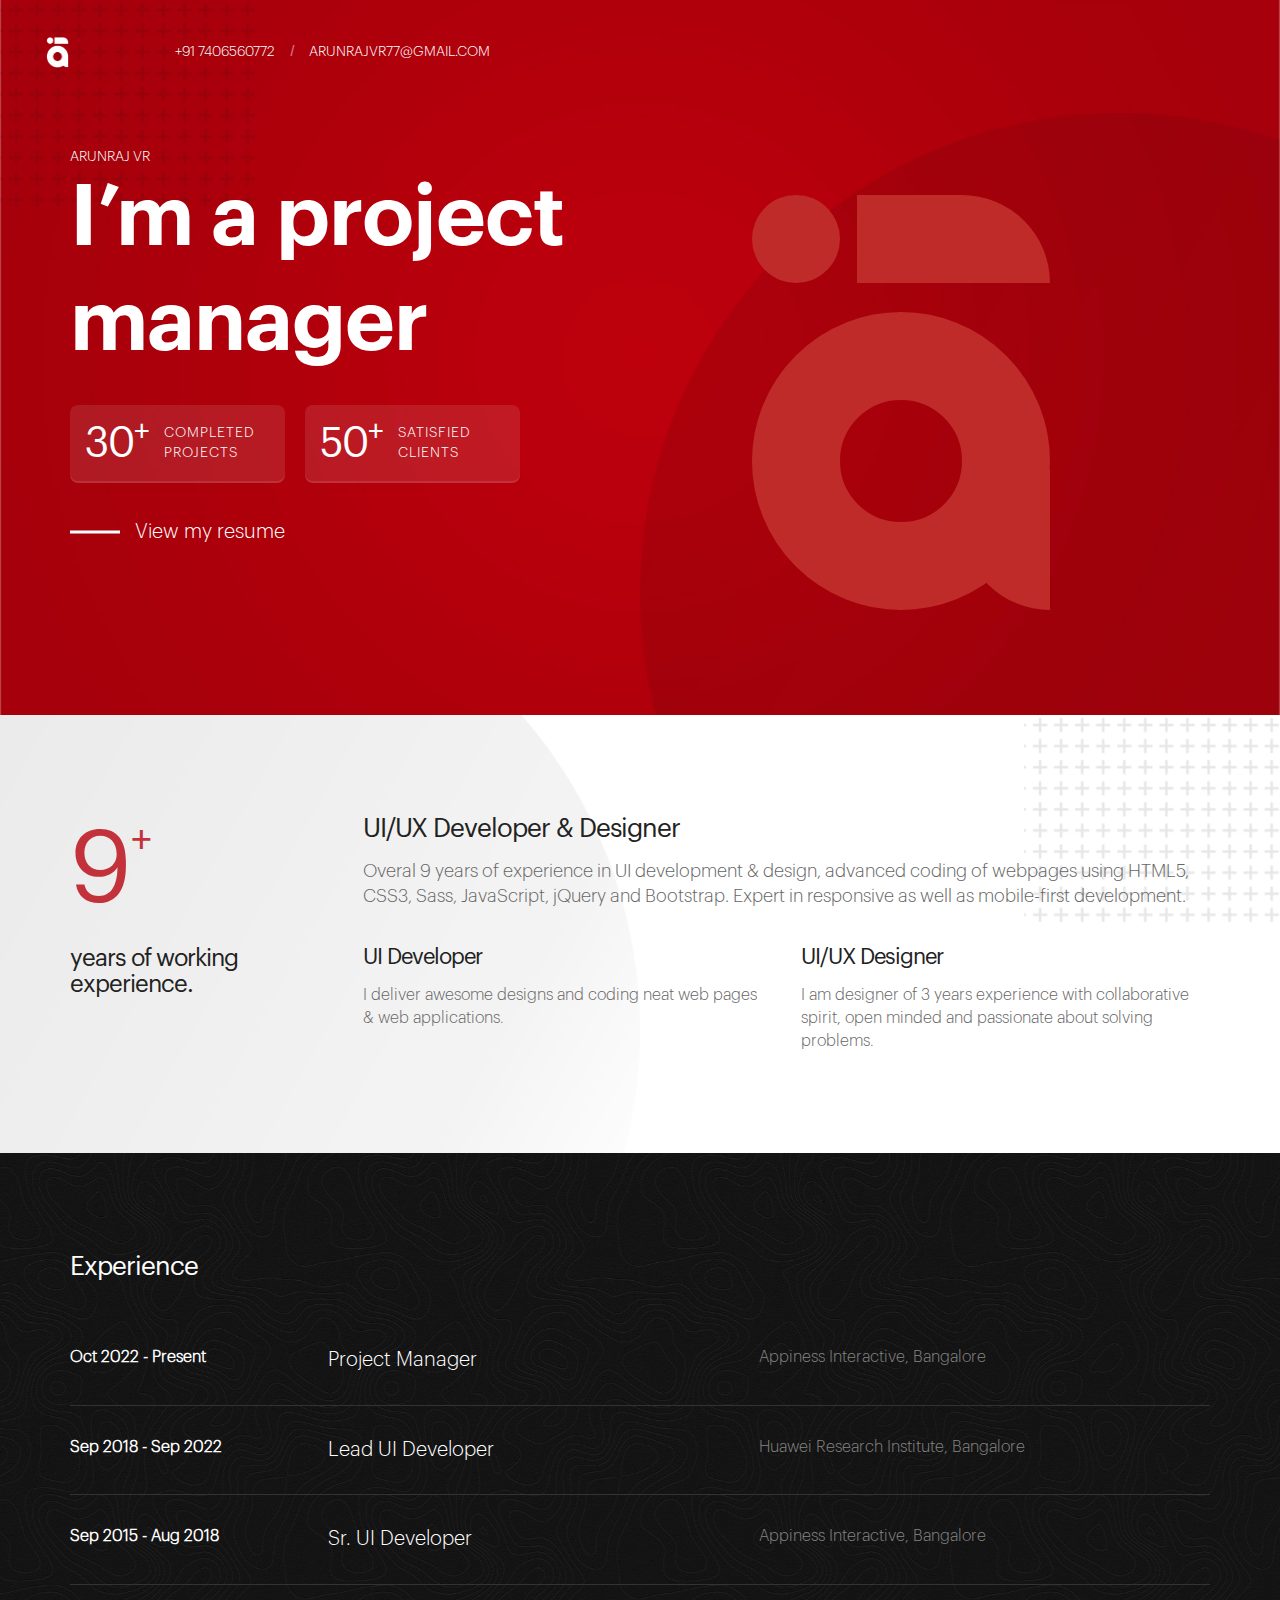
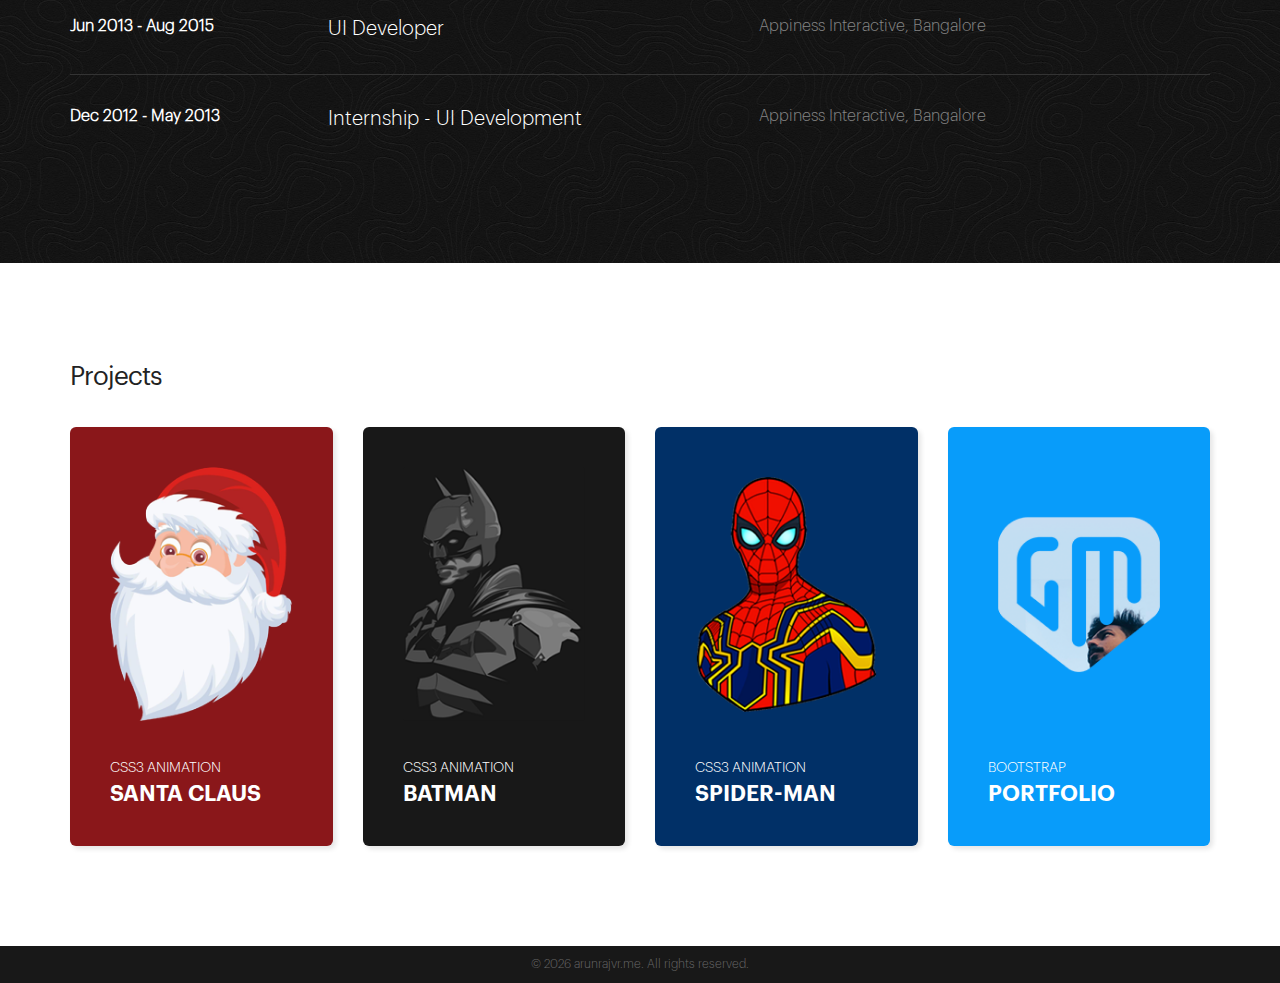
==== commit 521bfcbe: "Update index.html" ====
--- a/index.html
+++ b/index.html
@@ -36,7 +36,7 @@
                 <div class="col-lg-7 col-md-7 col-sm-12 col-xs-12">
                     <div class="banner-content">
                         <h5>Arunraj VR</h5>
-                        <h1>I’m UI Developer & Designer</h1>
+                        <h1>I’m a project manager</h1>
                     </div>
                     <div class="banner-project-details">
                         <div class="count-holder">
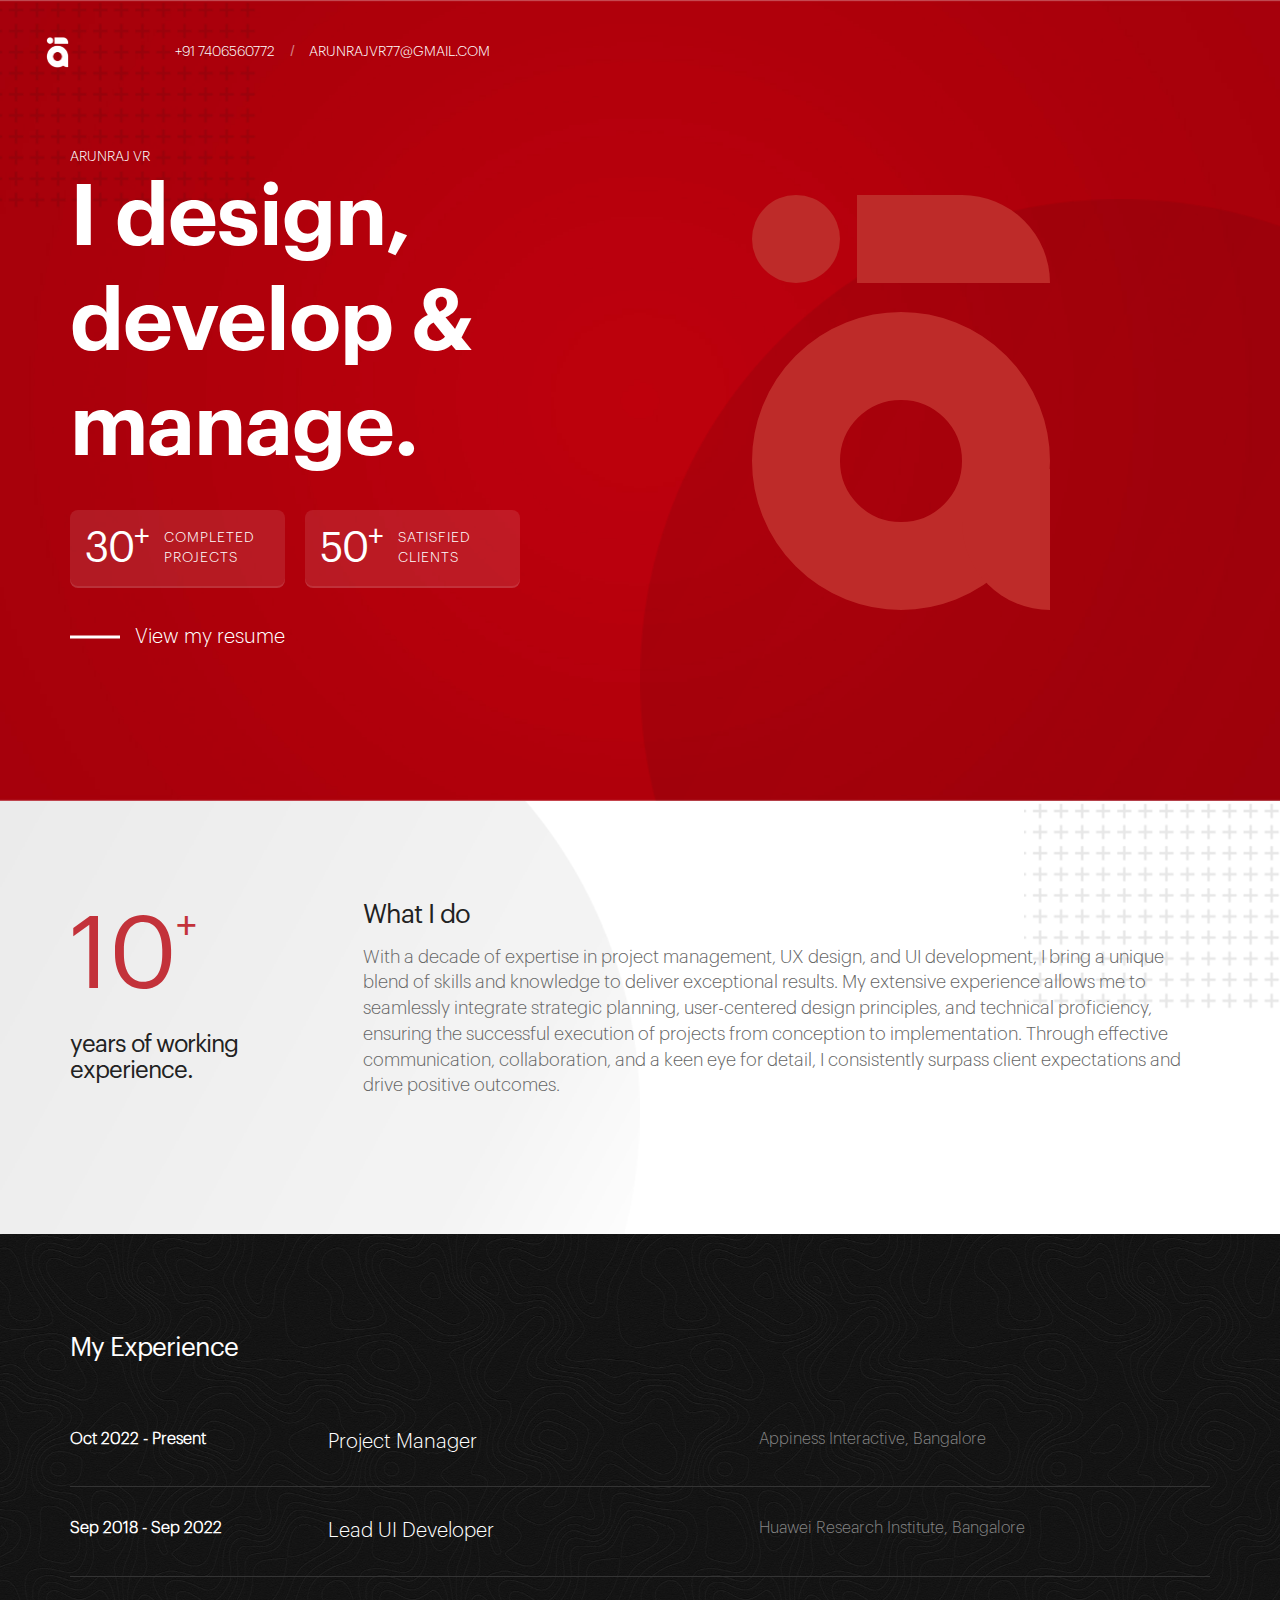
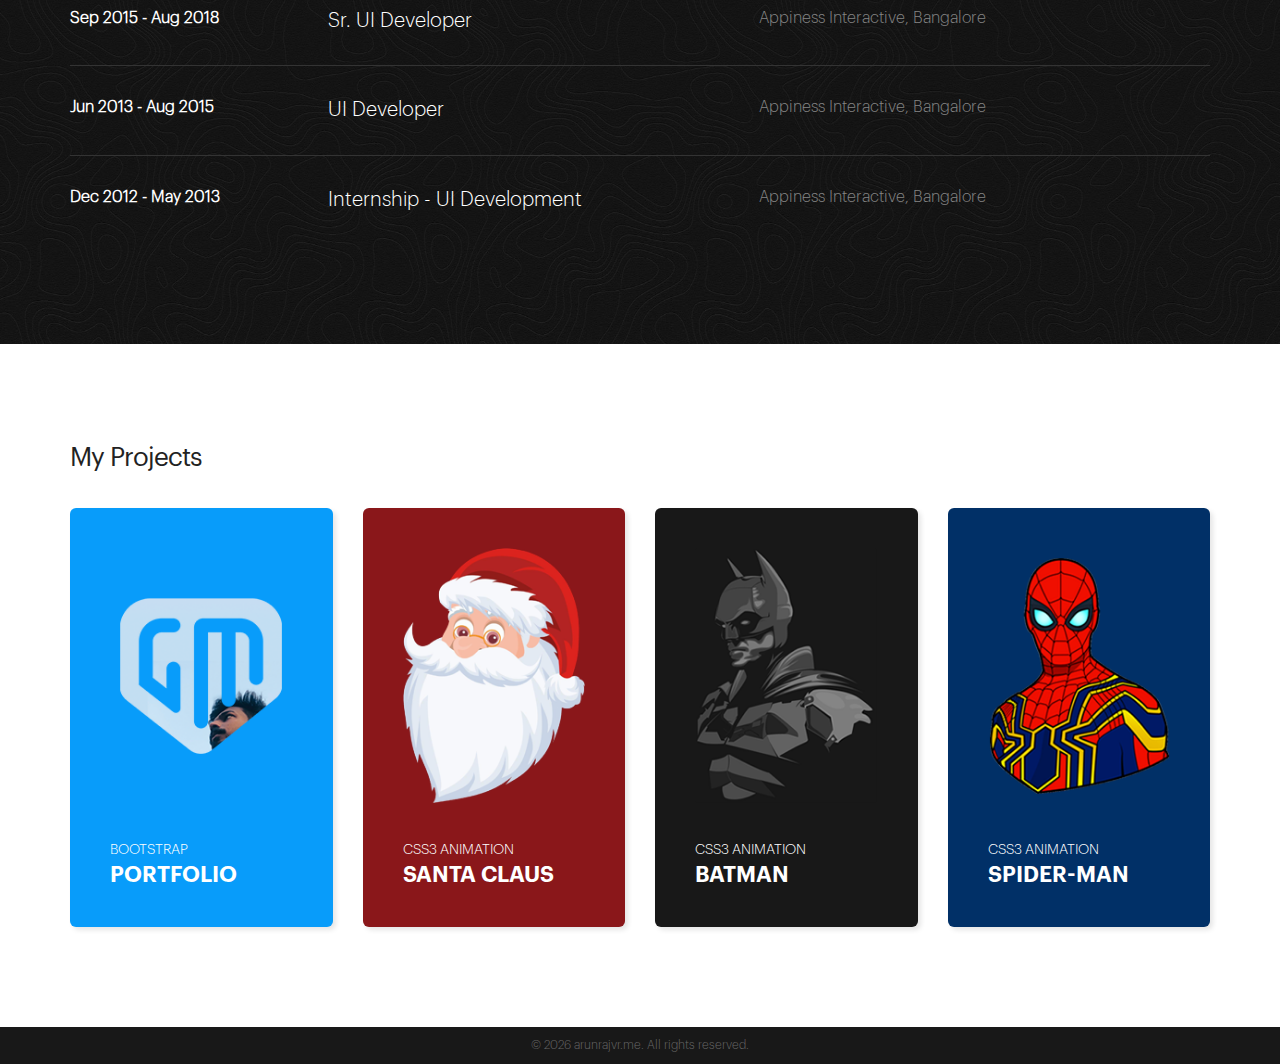
==== commit 0d85a80f: "content changes" ====
--- a/index.html
+++ b/index.html
@@ -36,7 +36,7 @@
                 <div class="col-lg-7 col-md-7 col-sm-12 col-xs-12">
                     <div class="banner-content">
                         <h5>Arunraj VR</h5>
-                        <h1>I’m a project manager</h1>
+                        <h1>I design, develop & manage.</h1>
                     </div>
                     <div class="banner-project-details">
                         <div class="count-holder">
@@ -49,20 +49,22 @@
                         </div>
                     </div>
                     <div class="download-resume">
-                        <a class="transition-fast" target="_blank" href="./images/Arunraj_UI-Developer.pdf">View my resume</a>
+                        <a class="transition-fast" target="_blank" href="./images/Arunraj_UI-Developer.pdf">View my
+                            resume</a>
                     </div>
                 </div>
                 <div class="col-lg-5 col-md-5 col-sm-12 col-xs-12">
-                    <div class="a-logo-holder anm" data-speed-x="-1" data-speed-y="1" data-speed-scale="1" data-speed-rotate="5">
+                    <div class="a-logo-holder anm" data-speed-x="-1" data-speed-y="1" data-speed-scale="1"
+                        data-speed-rotate="5">
                         <div class="j">
-                          <div class="j-line"></div>
-                          <div class="dot"></div>
+                            <div class="j-line"></div>
+                            <div class="dot"></div>
                         </div>
                         <div class="a">
-                          <div class="circle"></div>
-                          <div class="a-line"></div>
-                        </div>
-                      </div>
+                            <div class="circle"></div>
+                            <div class="a-line"></div>
+                        </div>
+                    </div>
                 </div>
             </div>
         </div>
@@ -74,36 +76,15 @@
             <div class="row">
                 <div class="col-lg-3 col-md-3 col-sm-12 col-xs-12">
                     <div class="aj-experiance-holder">
-                        <h3><span class="years-count">9<sup>+</sup></span> years of working experience.</h3>
+                        <h3><span class="years-count">10<sup>+</sup></span> years of working experience.</h3>
                     </div>
                 </div>
                 <div class="col-lg-9 col-md-9 col-sm-12 col-xs-12">
                     <div class="aj-experiance-details">
                         <div class="content-holder">
                             <div class="section-title">
-                                <h2>UI/UX Developer & Designer</h2>
-                                <p>Overal 9 years of experience in UI development & design, advanced coding of webpages
-                                    using HTML5, CSS3, Sass, JavaScript, jQuery and Bootstrap. Expert in responsive as
-                                    well as mobile-first development.</p>
-                            </div>
-                            <div class="row">
-                                <div class="col-lg-6 col-md-6 col-sm-12 col-xs-12 hidden-sm hidden-xs">
-                                    <div class="sub-section">
-                                        <div class="title">
-                                            <h3>UI Developer</h3>
-                                            <p>I deliver awesome designs and coding neat web pages & web applications.</p>
-                                        </div>
-                                    </div>
-                                </div>
-                                <div class="col-lg-6 col-md-6 col-sm-12 col-xs-12 hidden-sm hidden-xs">
-                                    <div class="sub-section">
-                                        <div class="title">
-                                            <h3>UI/UX Designer</h3>
-                                            <p>I am designer of 3 years experience with collaborative spirit, open
-                                                minded and passionate about solving problems.</p>
-                                        </div>
-                                    </div>
-                                </div>
+                                <h2>What I do</h2>
+                                <p>With a decade of expertise in project management, UX design, and UI development, I bring a unique blend of skills and knowledge to deliver exceptional results. My extensive experience allows me to seamlessly integrate strategic planning, user-centered design principles, and technical proficiency, ensuring the successful execution of projects from conception to implementation. Through effective communication, collaboration, and a keen eye for detail, I consistently surpass client expectations and drive positive outcomes.</p>
                             </div>
                         </div>
                     </div>
@@ -115,7 +96,7 @@
         <div class="container">
             <div class="content-holder">
                 <div class="section-title">
-                    <h2>Experience</h2>
+                    <h2>My Experience</h2>
                 </div>
                 <div class="experience-table-holder">
                     <table class="table">
@@ -158,9 +139,22 @@
             <div class="aj-project-details">
                 <div class="content-holder">
                     <div class="section-title">
-                        <h2>Projects</h2>
+                        <h2>My Projects</h2>
                     </div>
                     <div class="row">
+                        <div class="col-lg-3 col-md-3 col-sm-12 col-xs-12">
+                            <a href="projects/MG/index.html" target="_blank">
+                                <div class="project-card bg-indigo transition-fast">
+                                    <div class="project-image">
+                                        <img src="images/mg.png" alt="">
+                                    </div>
+                                    <div class="content">
+                                        <h6>Bootstrap</h6>
+                                        <h3>Portfolio</h3>
+                                    </div>
+                                </div>
+                            </a>
+                        </div>
                         <div class="col-lg-3 col-md-3 col-sm-12 col-xs-12">
                             <a href="projects/santa/index.html" target="_blank">
                                 <div class="project-card bg-dark-red transition-fast">
@@ -175,43 +169,30 @@
                             </a>
                         </div>
                         <div class="col-lg-3 col-md-3 col-sm-12 col-xs-12">
-                                <a href="projects/batman/index.html" target="_blank">
-                            <div class="project-card bg-dark-grey transition-fast">
-                                <div class="project-image">
-                                    <img src="images/batman.png" alt="">
-                                </div>
-                                <div class="content">
-                                    <h6>CSS3 Animation</h6>
-                                    <h3>Batman</h3>
-                                </div>
-                            </div>
-                                </a>
-                        </div>
-                        <div class="col-lg-3 col-md-3 col-sm-12 col-xs-12">
-                                <a href="projects/spiderman/index.html" target="_blank">
-                            <div class="project-card bg-dark-blue transition-fast">
-                                <div class="project-image">
-                                    <img src="images/spider-man.png" alt="">
-                                </div>
-                                <div class="content">
-                                    <h6>CSS3 Animation</h6>
-                                    <h3>Spider-Man</h3>
-                                </div>
-                            </div>
-                                </a>
-                        </div>
-                        <div class="col-lg-3 col-md-3 col-sm-12 col-xs-12">
-                                <a href="projects/MG/index.html" target="_blank">
-                            <div class="project-card bg-indigo transition-fast">
-                                <div class="project-image">
-                                    <img src="images/mg.png" alt="">
-                                </div>
-                                <div class="content">
-                                    <h6>Bootstrap</h6>
-                                    <h3>Portfolio</h3>
-                                </div>
-                            </div>
-                                </a>
+                            <a href="projects/batman/index.html" target="_blank">
+                                <div class="project-card bg-dark-grey transition-fast">
+                                    <div class="project-image">
+                                        <img src="images/batman.png" alt="">
+                                    </div>
+                                    <div class="content">
+                                        <h6>CSS3 Animation</h6>
+                                        <h3>Batman</h3>
+                                    </div>
+                                </div>
+                            </a>
+                        </div>
+                        <div class="col-lg-3 col-md-3 col-sm-12 col-xs-12">
+                            <a href="projects/spiderman/index.html" target="_blank">
+                                <div class="project-card bg-dark-blue transition-fast">
+                                    <div class="project-image">
+                                        <img src="images/spider-man.png" alt="">
+                                    </div>
+                                    <div class="content">
+                                        <h6>CSS3 Animation</h6>
+                                        <h3>Spider-Man</h3>
+                                    </div>
+                                </div>
+                            </a>
                         </div>
                     </div>
                 </div>
@@ -220,9 +201,11 @@
     </section>
     <footer>
         <div class="copyright-holder">
-            <p>© <script type="text/javascript">
-                document.write((new Date()).getFullYear());
-            </script> arunrajvr.me. All rights reserved.</p>
+            <p>©
+                <script type="text/javascript">
+                    document.write((new Date()).getFullYear());
+                </script> arunrajvr.me. All rights reserved.
+            </p>
         </div>
     </footer>
 </body>
@@ -237,9 +220,9 @@
         }
     });
 
-    !function(){"use strict";function g(){}function i(a){var b={};return b.x=a.clientX-window.innerWidth/2||0,b.y=a.clientY-window.innerHeight/2||0,b.fi=Math.atan(0===b.x?1/0:-b.y/b.x)+(b.x<0?Math.PI:-b.y<0?2*Math.PI:0),b.s=45*Math.sin(2*b.fi)/100,b.x/=100,b.y/=100,b.r=2*(Math.sqrt(Math.pow(b.x,2)+Math.pow(b.y,2))/Math.sqrt(Math.pow(window.innerWidth,2)+Math.pow(window.innerHeight,2))),b}function j(a){for(var b={},c=0;c<e.length;c++)b[e[c]]=+a.getAttribute("data-speed-"+e[c])||0;return b}function k(a,b){var c={};return c.x=a.x*b.x+"px",c.y=a.y*b.y+"px",c.scale=1+a.r*b.scale,c.opacity=1-a.r*Math.abs(b.opacity),c.rotate=100*-a.s*a.r*b.rotate+"deg",c}function l(a,c){if(b)a.style.marginLeft=c.x,a.style.marginTop=c.y;else{for(var d in f)f.hasOwnProperty(d)&&(a.style[d]=[f[d],"(",c.x+","+c.y,"translate"===f[d]?"":",0",") scale(",c.scale,") rotate(",c.rotate,")"].join(""));a.style.opacity=c.opacity,a.style.MozOpacity=c.opacity}}function m(a){if(!d){a="touchmove"===a.type?a.changedTouches[0]:a;for(var b,c,g,e=i(a),f=0;f<h.length;f++)g=h[f],b=j(g),c=k(e,b),l(g,c)}}var a=document.body.getAttribute("data-anm");if(a){var d,b=/MSIE.\d+\./gi.test(navigator.userAgent)&&+navigator.userAgent.replace(/.*MSIE.(\d+)\..*/gi,"$1")<9,c="ontouchstart"in window||"onmsgesturechange"in window?"touchmove":"mousemove",e=["x","y","scale","opacity","rotate"],f={webkitTransform:"translate3d",MozTransform:"translate3d",msTransform:"translate3d",OTransform:"translate",transform:"translate3d"},h=g.elements=document.querySelectorAll(a);g.on=function(){d=!1},g.off=function(){d=!0},g.toggle=function(){d=!d},m({}),window.addEventListener?window.addEventListener(c,m,!1):window.attachEvent("onmousemove",function(){m.call(window,window.event)}),"function"==typeof define&&define.amd?define([],function(){return g}):"undefined"!=typeof module&&module.exports?module.exports=g:this.anm=g}}.call(this);
+    !function () { "use strict"; function g() { } function i(a) { var b = {}; return b.x = a.clientX - window.innerWidth / 2 || 0, b.y = a.clientY - window.innerHeight / 2 || 0, b.fi = Math.atan(0 === b.x ? 1 / 0 : -b.y / b.x) + (b.x < 0 ? Math.PI : -b.y < 0 ? 2 * Math.PI : 0), b.s = 45 * Math.sin(2 * b.fi) / 100, b.x /= 100, b.y /= 100, b.r = 2 * (Math.sqrt(Math.pow(b.x, 2) + Math.pow(b.y, 2)) / Math.sqrt(Math.pow(window.innerWidth, 2) + Math.pow(window.innerHeight, 2))), b } function j(a) { for (var b = {}, c = 0; c < e.length; c++)b[e[c]] = +a.getAttribute("data-speed-" + e[c]) || 0; return b } function k(a, b) { var c = {}; return c.x = a.x * b.x + "px", c.y = a.y * b.y + "px", c.scale = 1 + a.r * b.scale, c.opacity = 1 - a.r * Math.abs(b.opacity), c.rotate = 100 * -a.s * a.r * b.rotate + "deg", c } function l(a, c) { if (b) a.style.marginLeft = c.x, a.style.marginTop = c.y; else { for (var d in f) f.hasOwnProperty(d) && (a.style[d] = [f[d], "(", c.x + "," + c.y, "translate" === f[d] ? "" : ",0", ") scale(", c.scale, ") rotate(", c.rotate, ")"].join("")); a.style.opacity = c.opacity, a.style.MozOpacity = c.opacity } } function m(a) { if (!d) { a = "touchmove" === a.type ? a.changedTouches[0] : a; for (var b, c, g, e = i(a), f = 0; f < h.length; f++)g = h[f], b = j(g), c = k(e, b), l(g, c) } } var a = document.body.getAttribute("data-anm"); if (a) { var d, b = /MSIE.\d+\./gi.test(navigator.userAgent) && +navigator.userAgent.replace(/.*MSIE.(\d+)\..*/gi, "$1") < 9, c = "ontouchstart" in window || "onmsgesturechange" in window ? "touchmove" : "mousemove", e = ["x", "y", "scale", "opacity", "rotate"], f = { webkitTransform: "translate3d", MozTransform: "translate3d", msTransform: "translate3d", OTransform: "translate", transform: "translate3d" }, h = g.elements = document.querySelectorAll(a); g.on = function () { d = !1 }, g.off = function () { d = !0 }, g.toggle = function () { d = !d }, m({}), window.addEventListener ? window.addEventListener(c, m, !1) : window.attachEvent("onmousemove", function () { m.call(window, window.event) }), "function" == typeof define && define.amd ? define([], function () { return g }) : "undefined" != typeof module && module.exports ? module.exports = g : this.anm = g } }.call(this);
 </script>
 
 </html>
 
-</html>
+</html>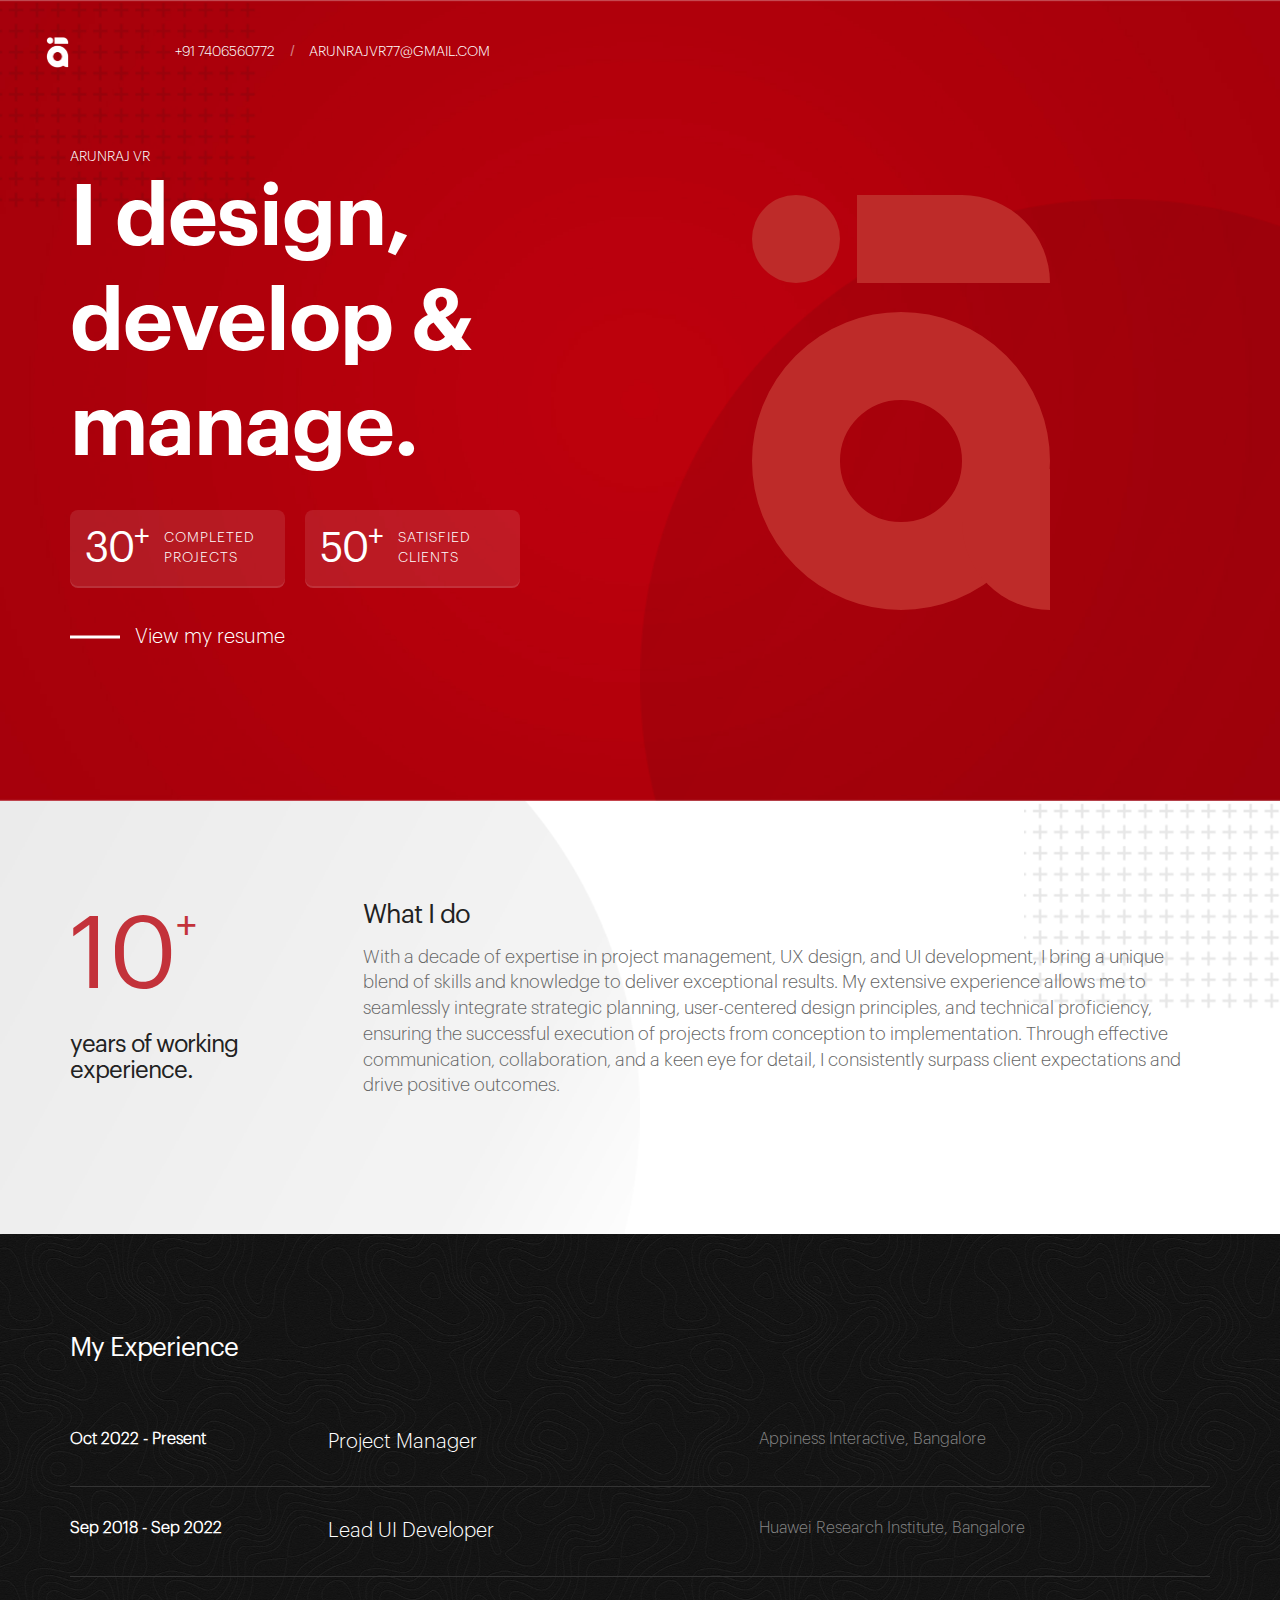
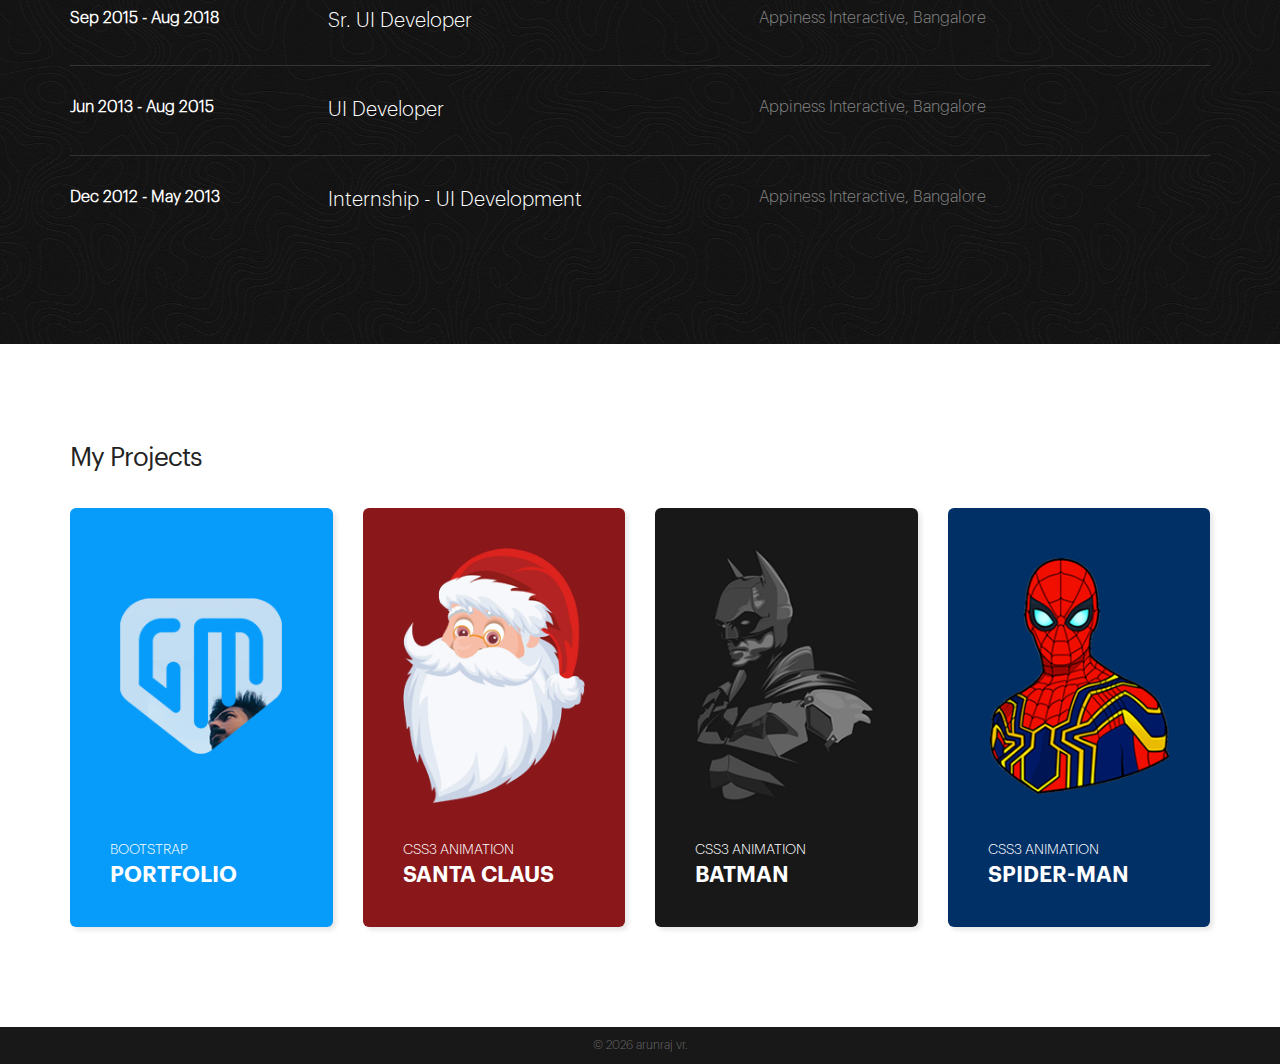
==== commit 8854f522: "content change" ====
--- a/index.html
+++ b/index.html
@@ -204,7 +204,7 @@
             <p>©
                 <script type="text/javascript">
                     document.write((new Date()).getFullYear());
-                </script> arunrajvr.me. All rights reserved.
+                </script> arunraj vr.
             </p>
         </div>
     </footer>
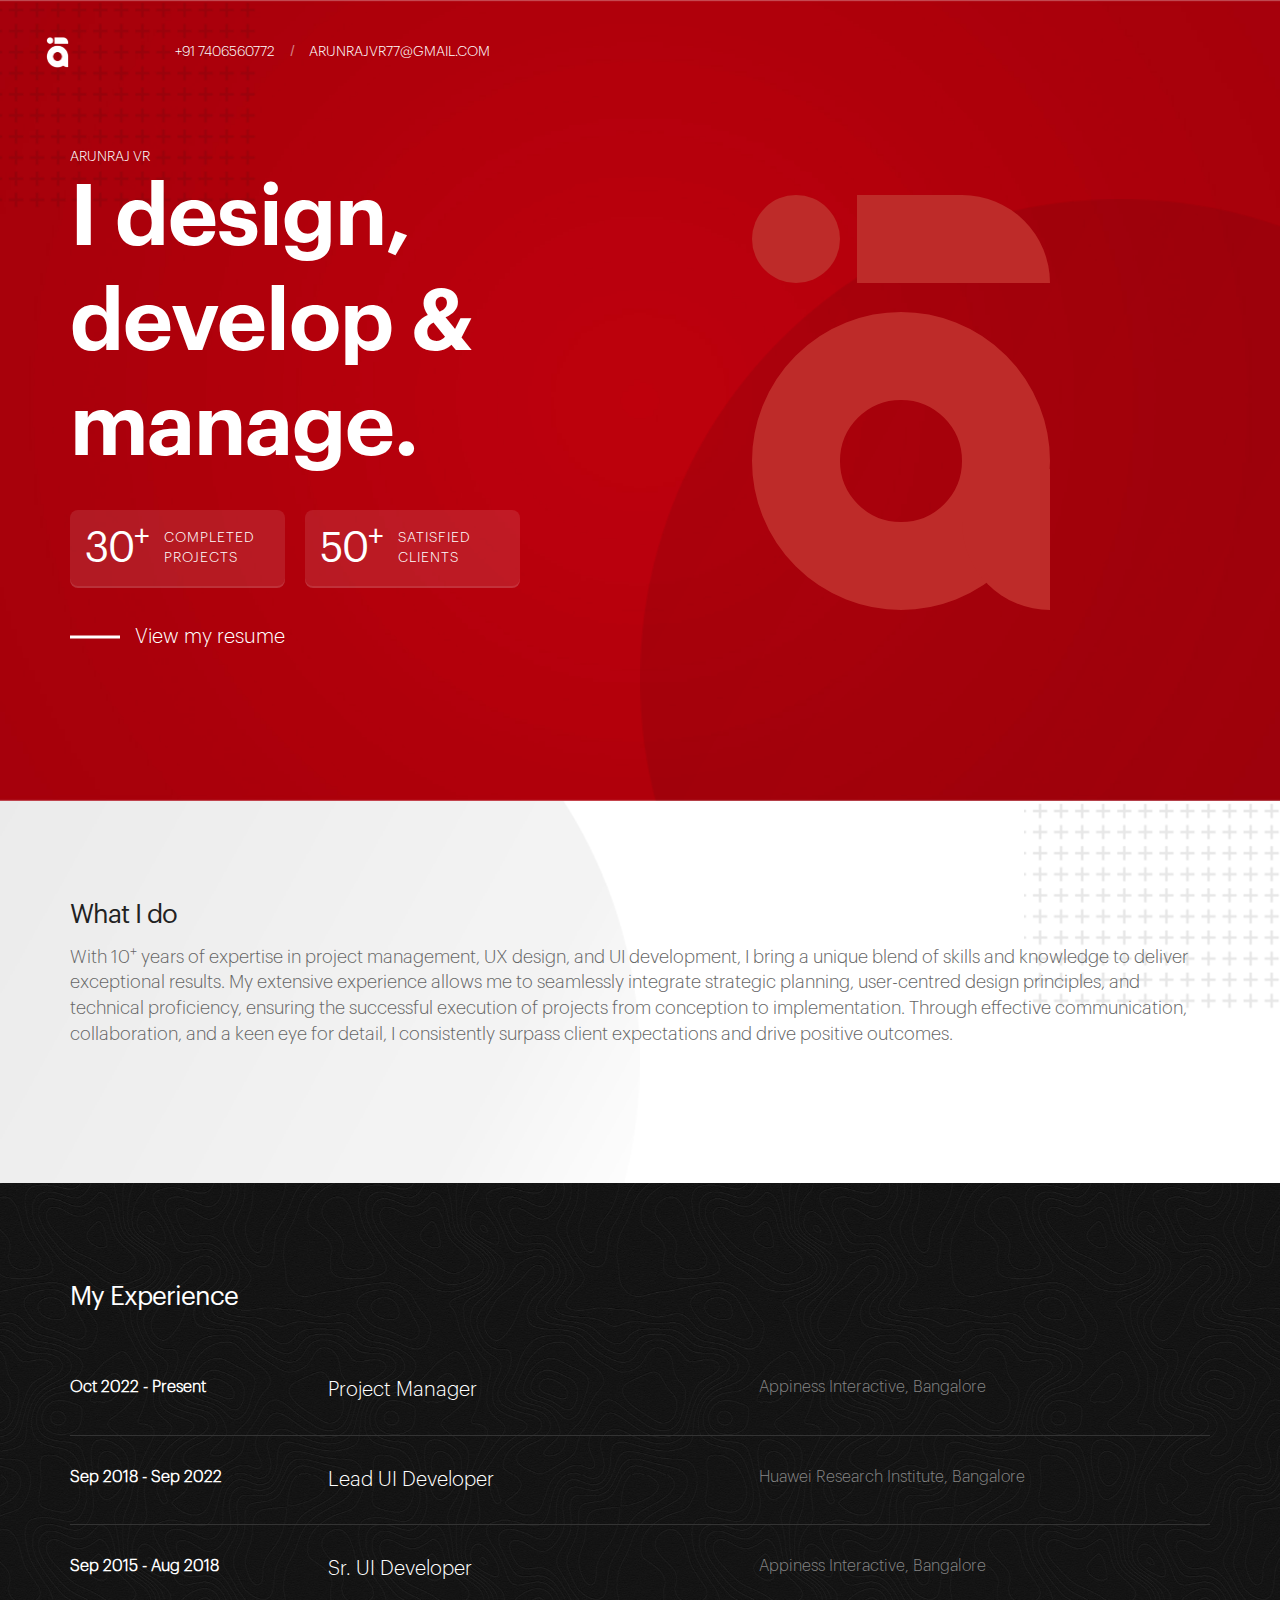
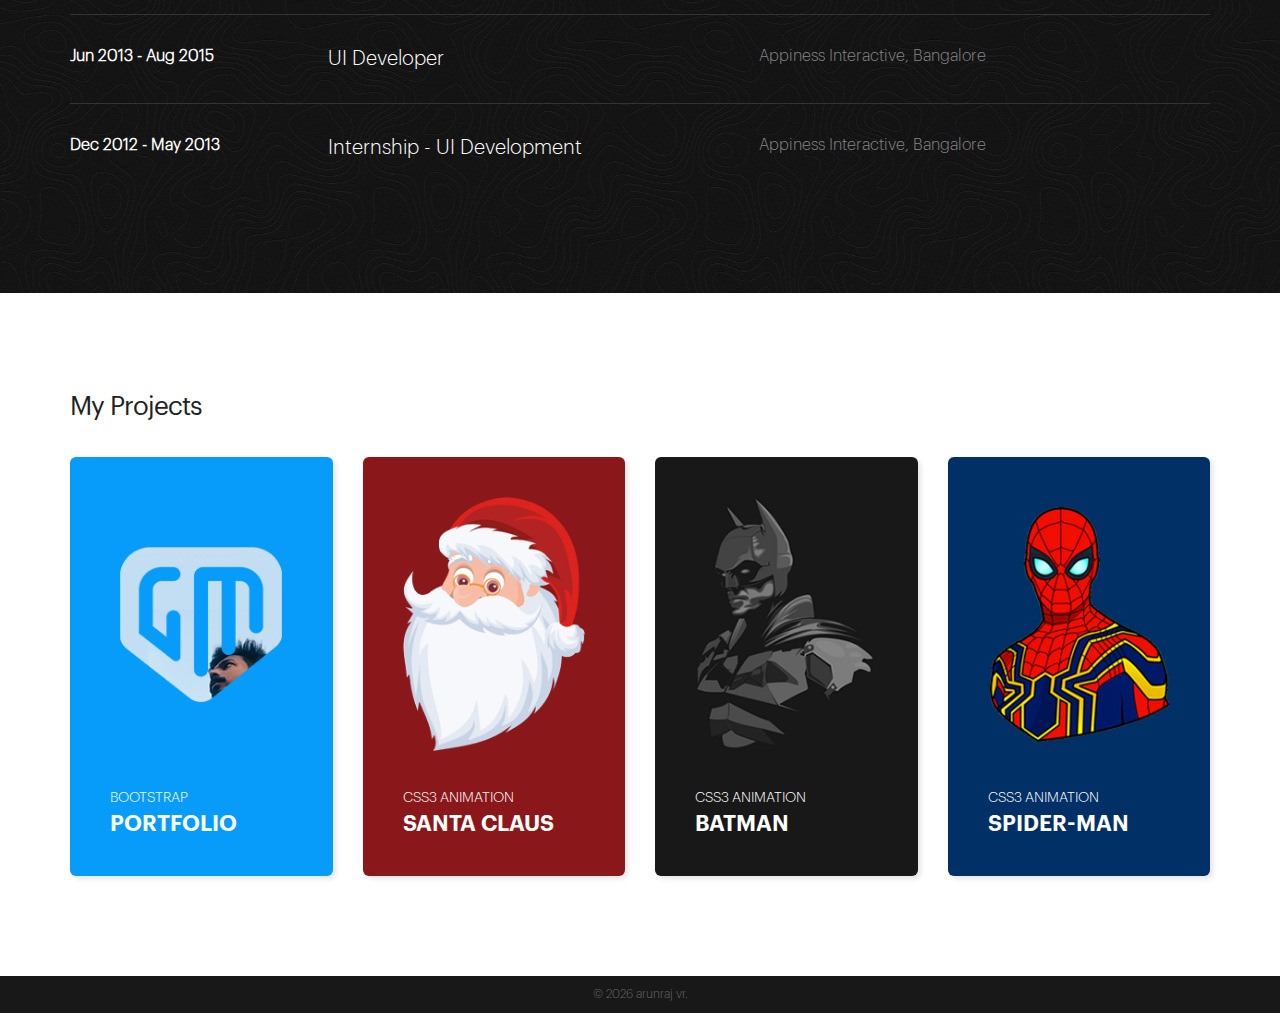
==== commit 36b0a070: "content change" ====
--- a/index.html
+++ b/index.html
@@ -53,7 +53,7 @@
                             resume</a>
                     </div>
                 </div>
-                <div class="col-lg-5 col-md-5 col-sm-12 col-xs-12">
+                <div class="col-lg-5 col-md-5 col-sm-12 col-xs-12 hidden-sm hidden-xs">
                     <div class="a-logo-holder anm" data-speed-x="-1" data-speed-y="1" data-speed-scale="1"
                         data-speed-rotate="5">
                         <div class="j">
@@ -74,17 +74,12 @@
         <div class="circle-pattern wow slideInLeft left"></div>
         <div class="container">
             <div class="row">
-                <div class="col-lg-3 col-md-3 col-sm-12 col-xs-12">
-                    <div class="aj-experiance-holder">
-                        <h3><span class="years-count">10<sup>+</sup></span> years of working experience.</h3>
-                    </div>
-                </div>
-                <div class="col-lg-9 col-md-9 col-sm-12 col-xs-12">
+                <div class="col-lg-12 col-md-12 col-sm-12 col-xs-12">
                     <div class="aj-experiance-details">
                         <div class="content-holder">
                             <div class="section-title">
                                 <h2>What I do</h2>
-                                <p>With a decade of expertise in project management, UX design, and UI development, I bring a unique blend of skills and knowledge to deliver exceptional results. My extensive experience allows me to seamlessly integrate strategic planning, user-centered design principles, and technical proficiency, ensuring the successful execution of projects from conception to implementation. Through effective communication, collaboration, and a keen eye for detail, I consistently surpass client expectations and drive positive outcomes.</p>
+                                <p>With 10<sup>+</sup> years of expertise in project management, UX design, and UI development, I bring a unique blend of skills and knowledge to deliver exceptional results. My extensive experience allows me to seamlessly integrate strategic planning, user-centred design principles, and technical proficiency, ensuring the successful execution of projects from conception to implementation. Through effective communication, collaboration, and a keen eye for detail, I consistently surpass client expectations and drive positive outcomes.</p>
                             </div>
                         </div>
                     </div>
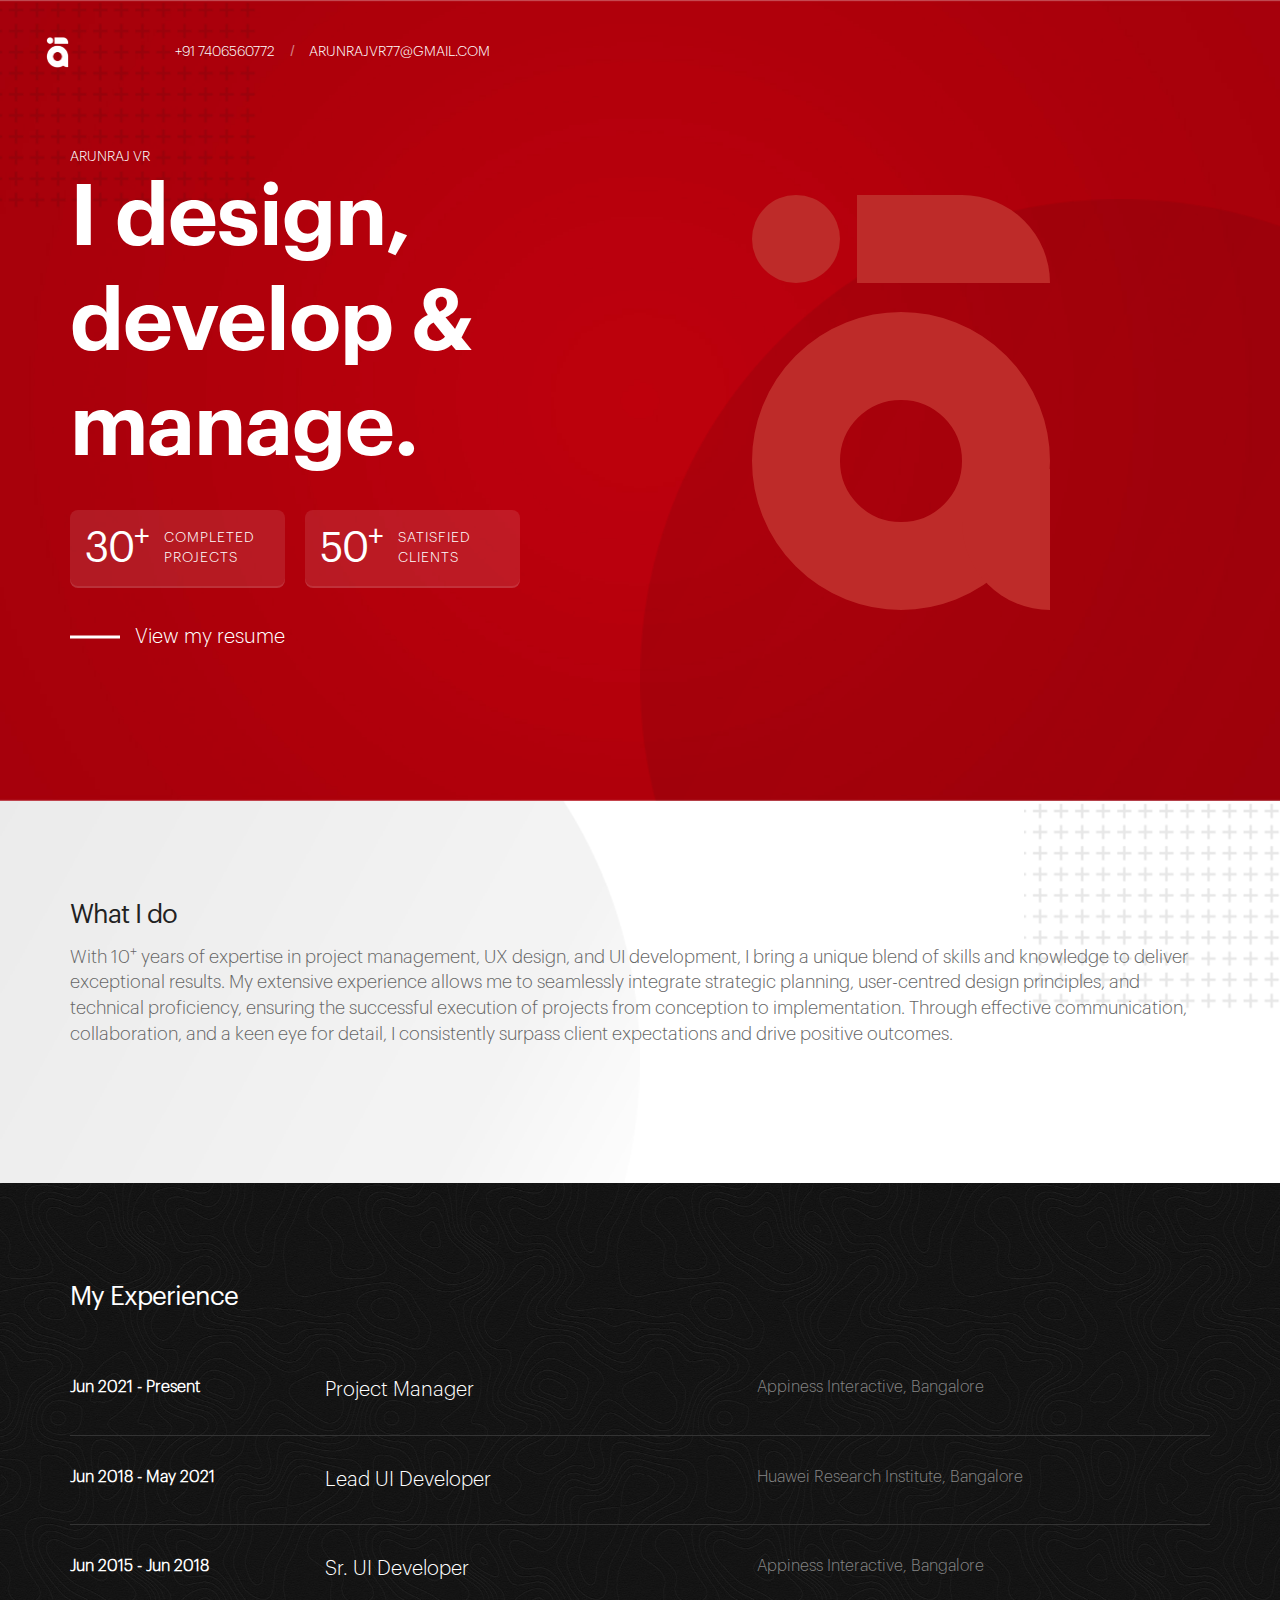
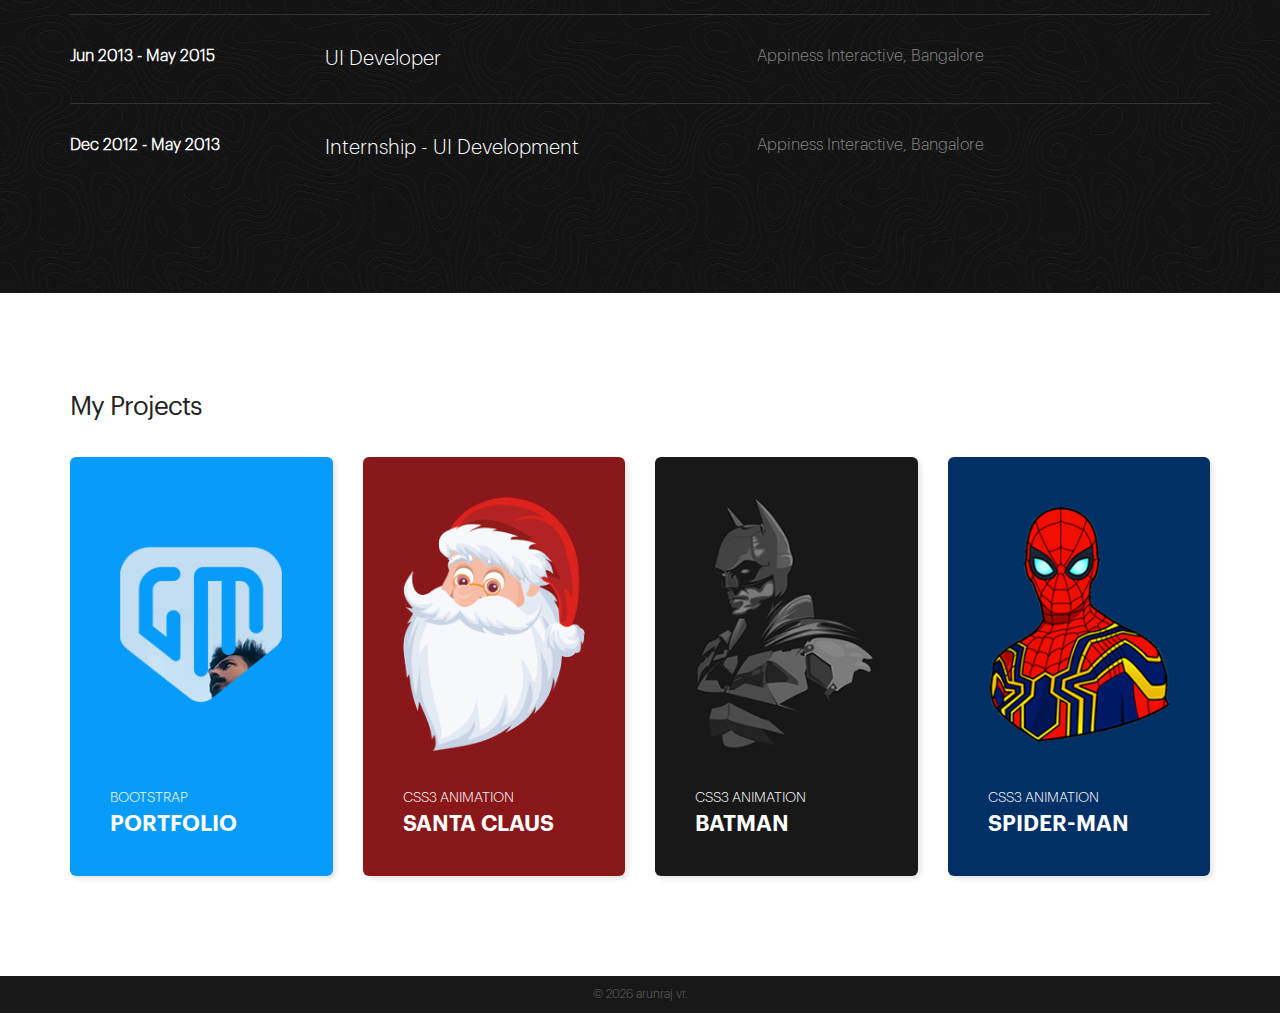
==== commit 542b0331: "Content changes" ====
--- a/index.html
+++ b/index.html
@@ -97,22 +97,22 @@
                     <table class="table">
                         <tbody>
                             <tr>
-                                <th class="year">Oct 2022 - Present</th>
+                                <th class="year">Jun 2021 - Present</th>
                                 <td class="role">Project Manager</td>
                                 <td class="company">Appiness Interactive, Bangalore</td>
                             </tr>
                             <tr>
-                                <th class="year">Sep 2018 - Sep 2022</th>
+                                <th class="year">Jun 2018 - May 2021</th>
                                 <td class="role">Lead UI Developer</td>
                                 <td class="company">Huawei Research Institute, Bangalore</td>
                             </tr>
                             <tr>
-                                <th class="year">Sep 2015 - Aug 2018</th>
+                                <th class="year">Jun 2015 - Jun 2018</th>
                                 <td class="role">Sr. UI Developer</td>
                                 <td class="company">Appiness Interactive, Bangalore</td>
                             </tr>
                             <tr>
-                                <th class="year">Jun 2013 - Aug 2015</th>
+                                <th class="year">Jun 2013 - May 2015</th>
                                 <td class="role">UI Developer</td>
                                 <td class="company">Appiness Interactive, Bangalore</td>
                             </tr>
